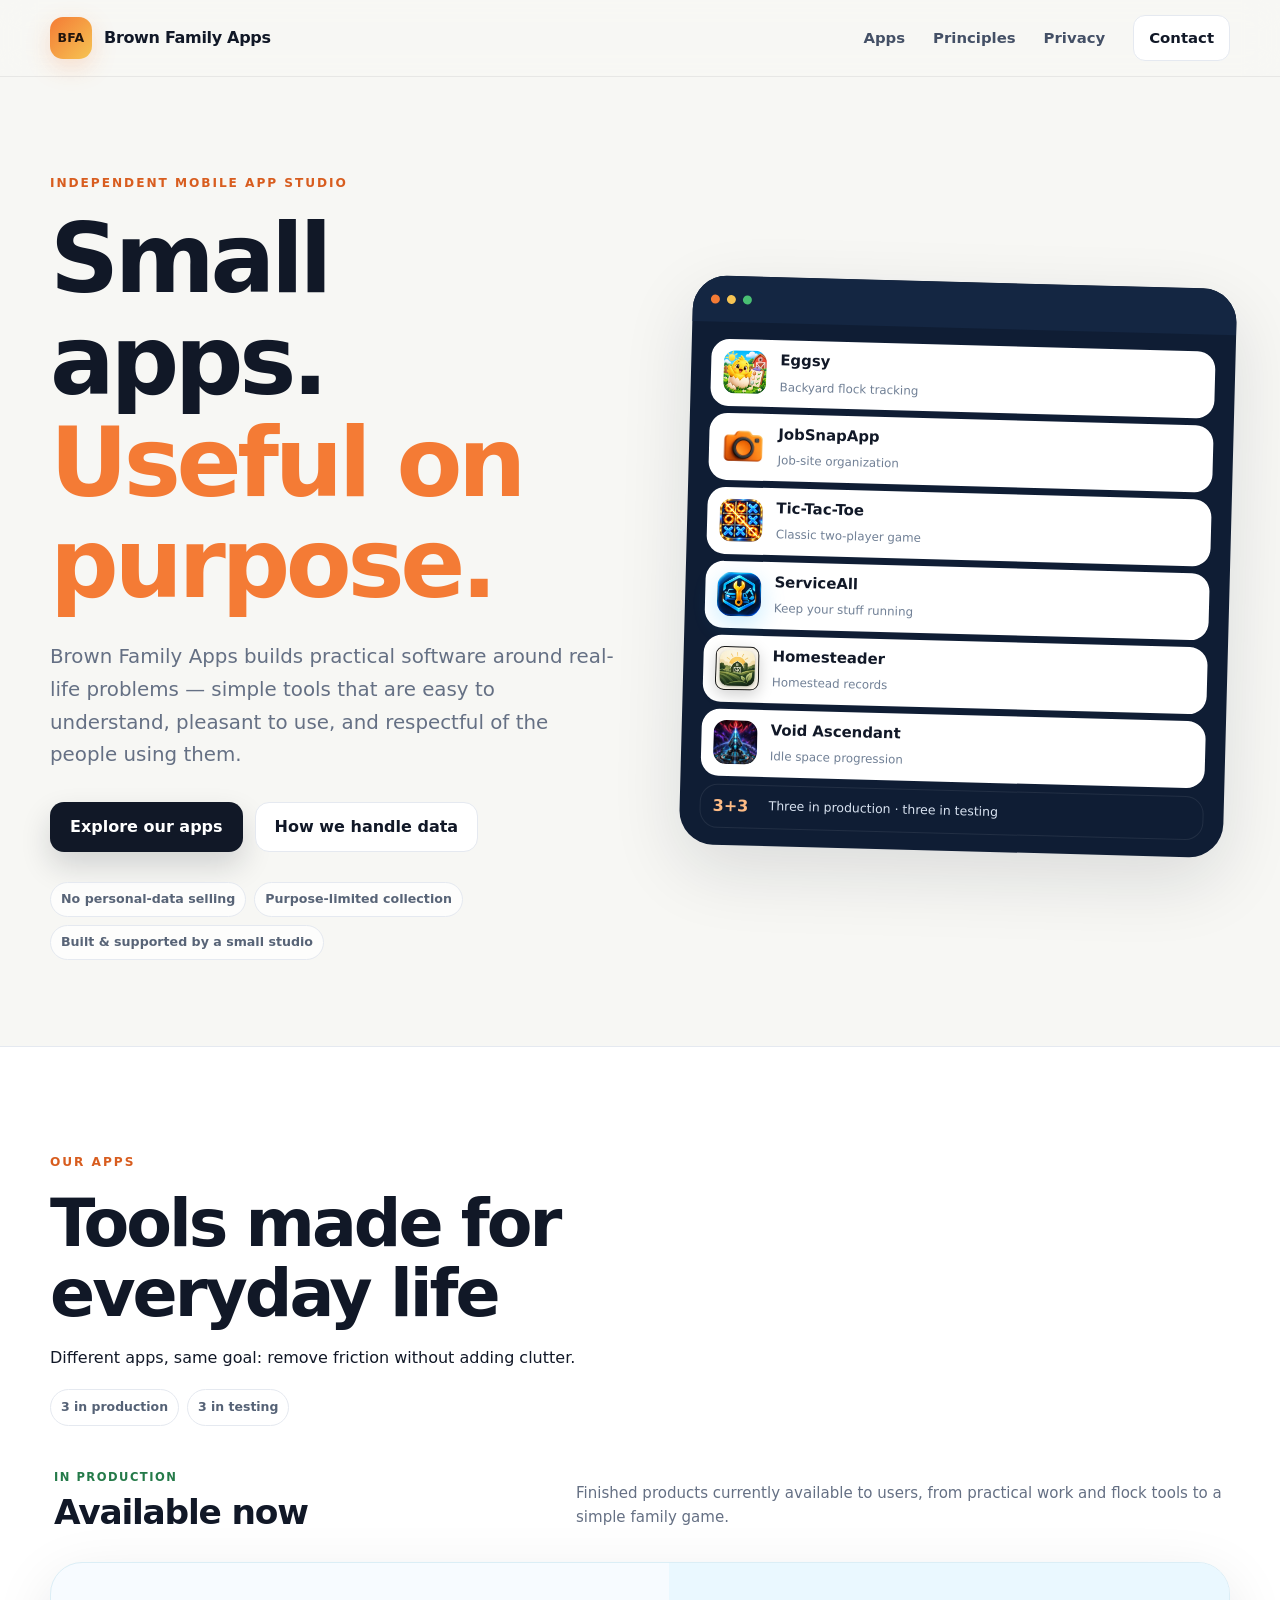
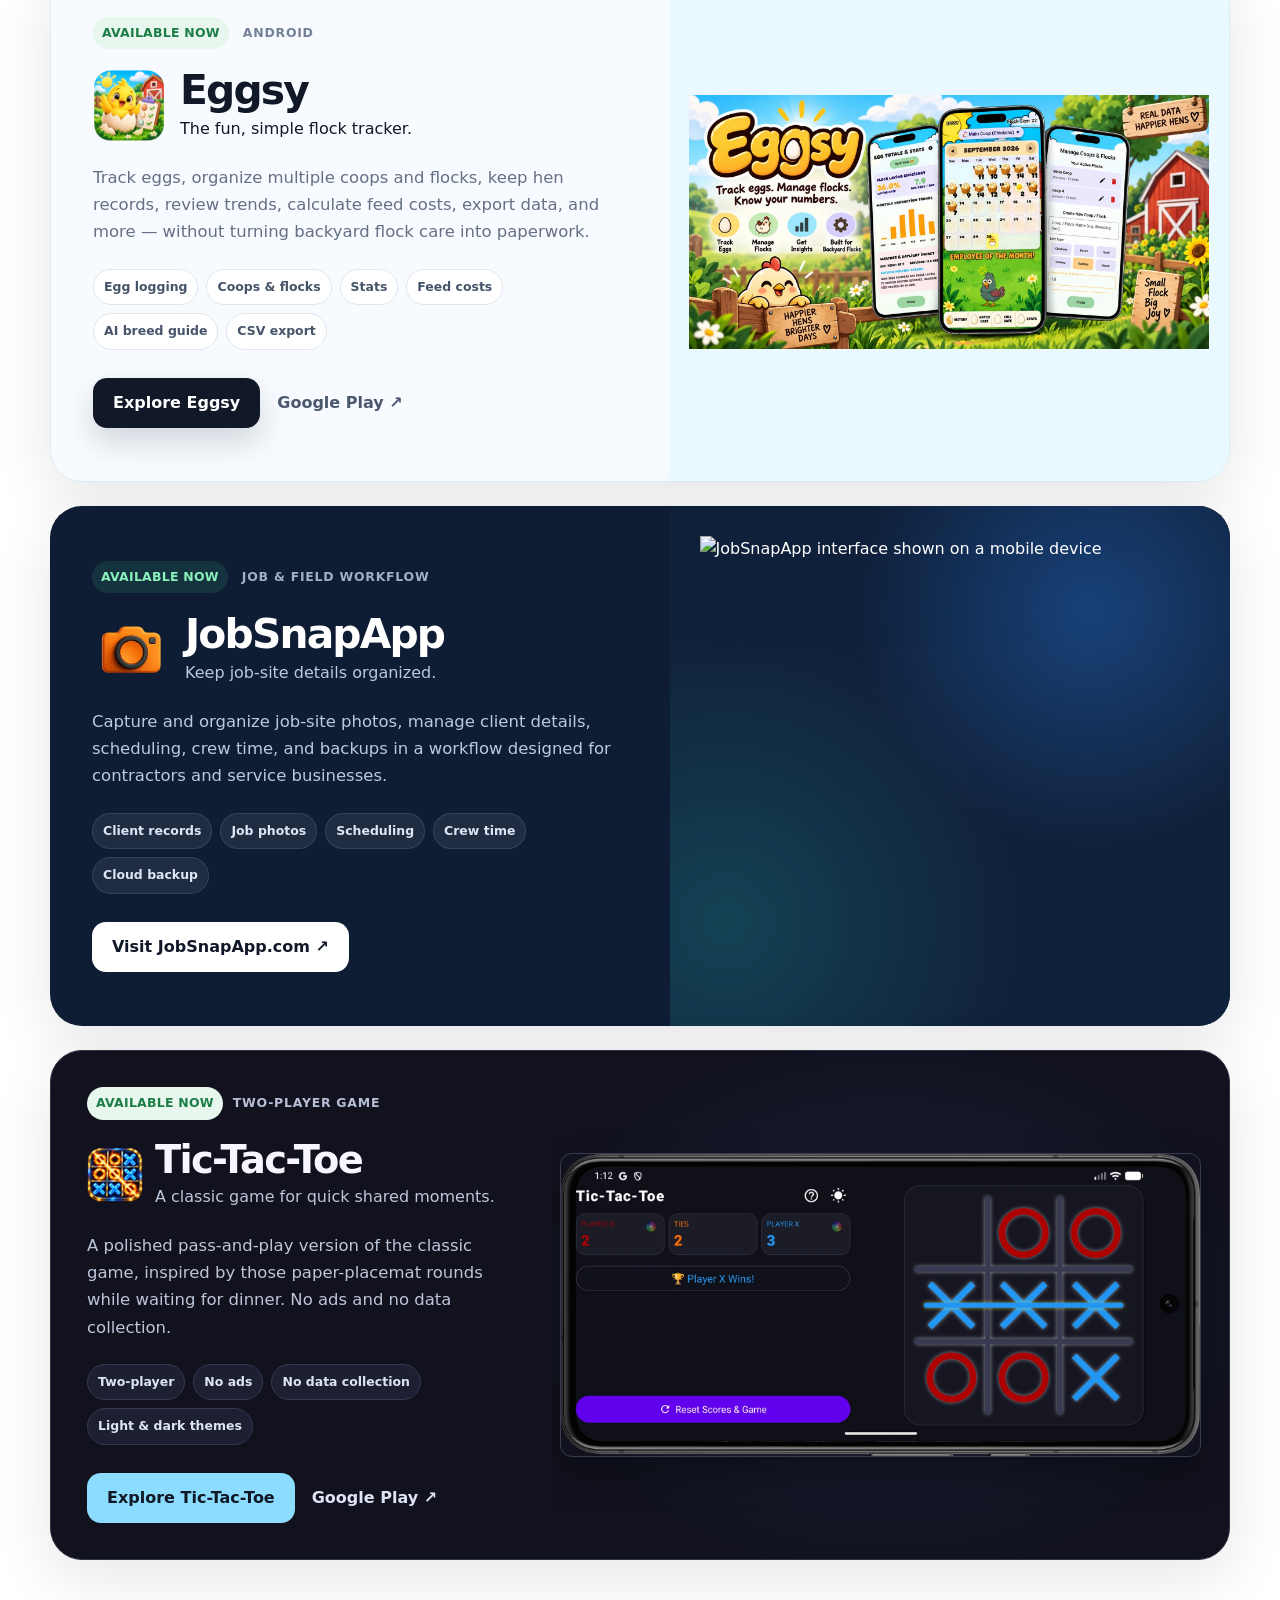
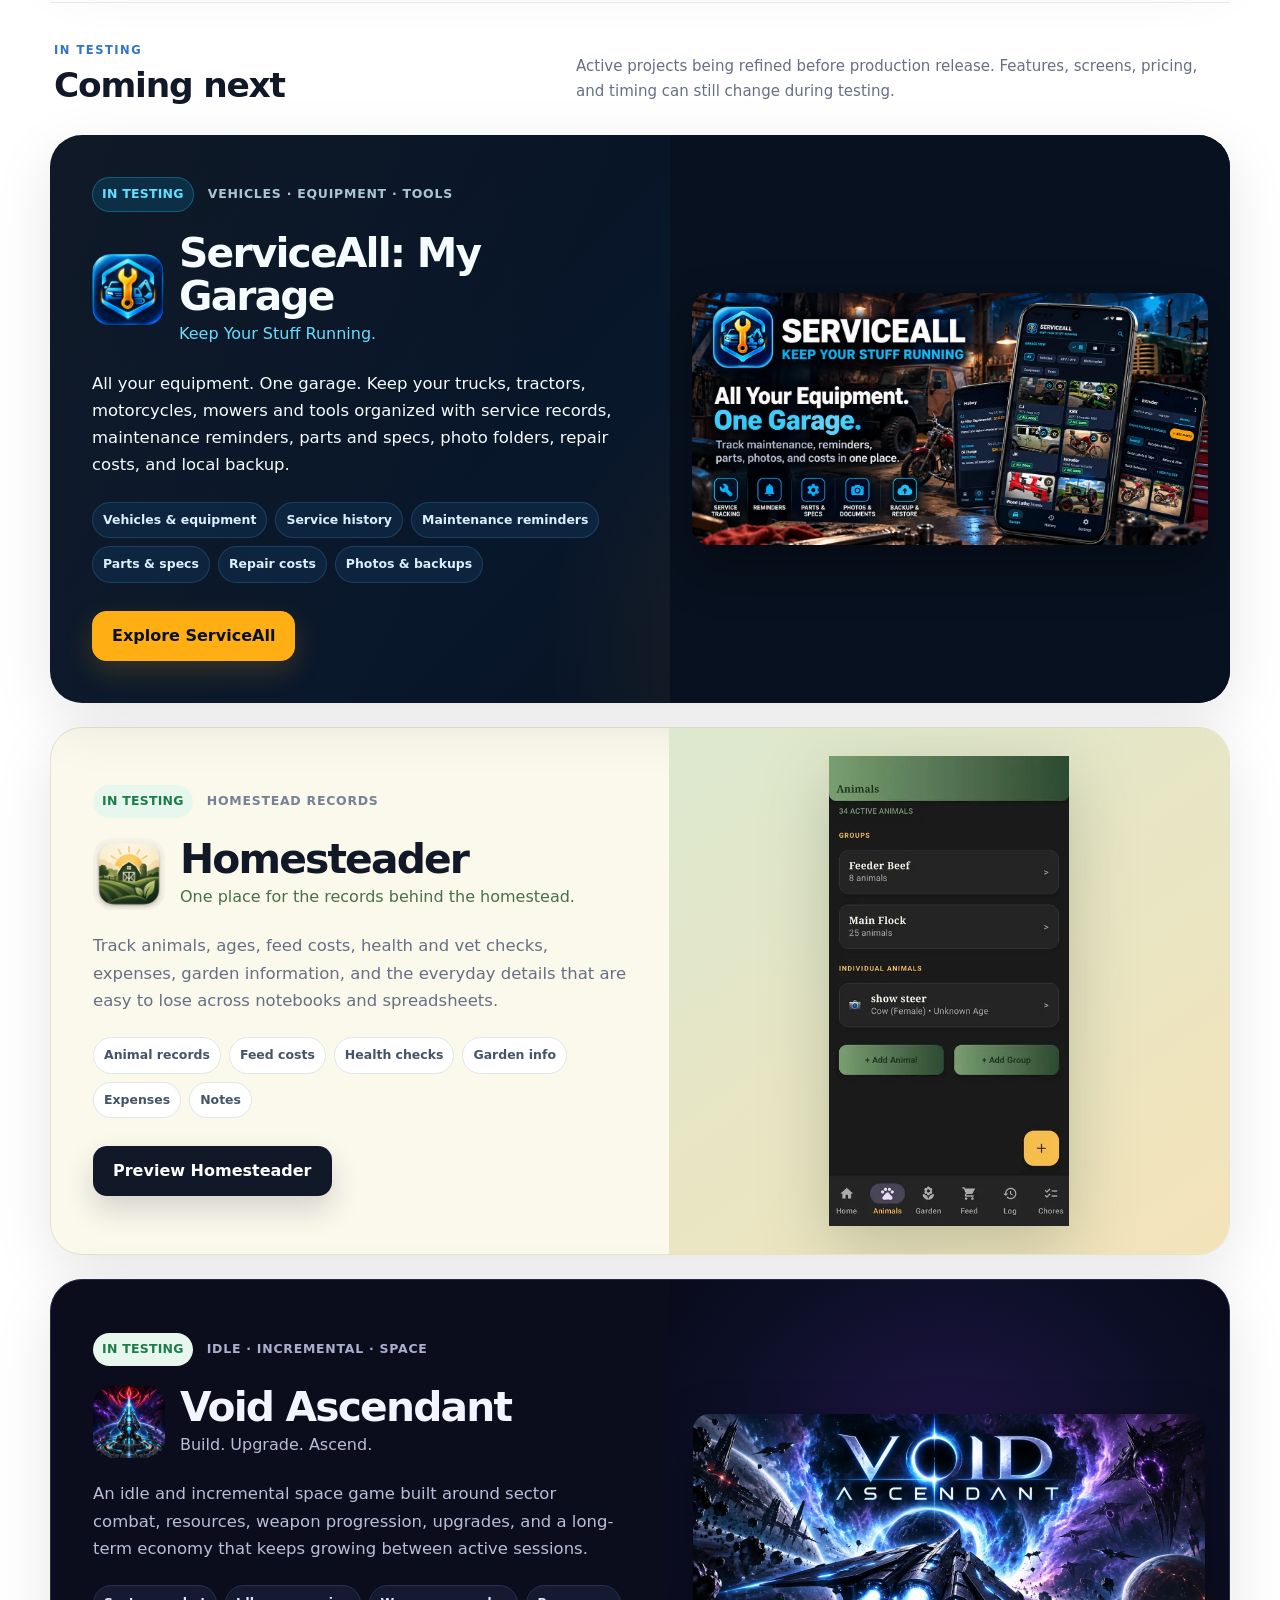
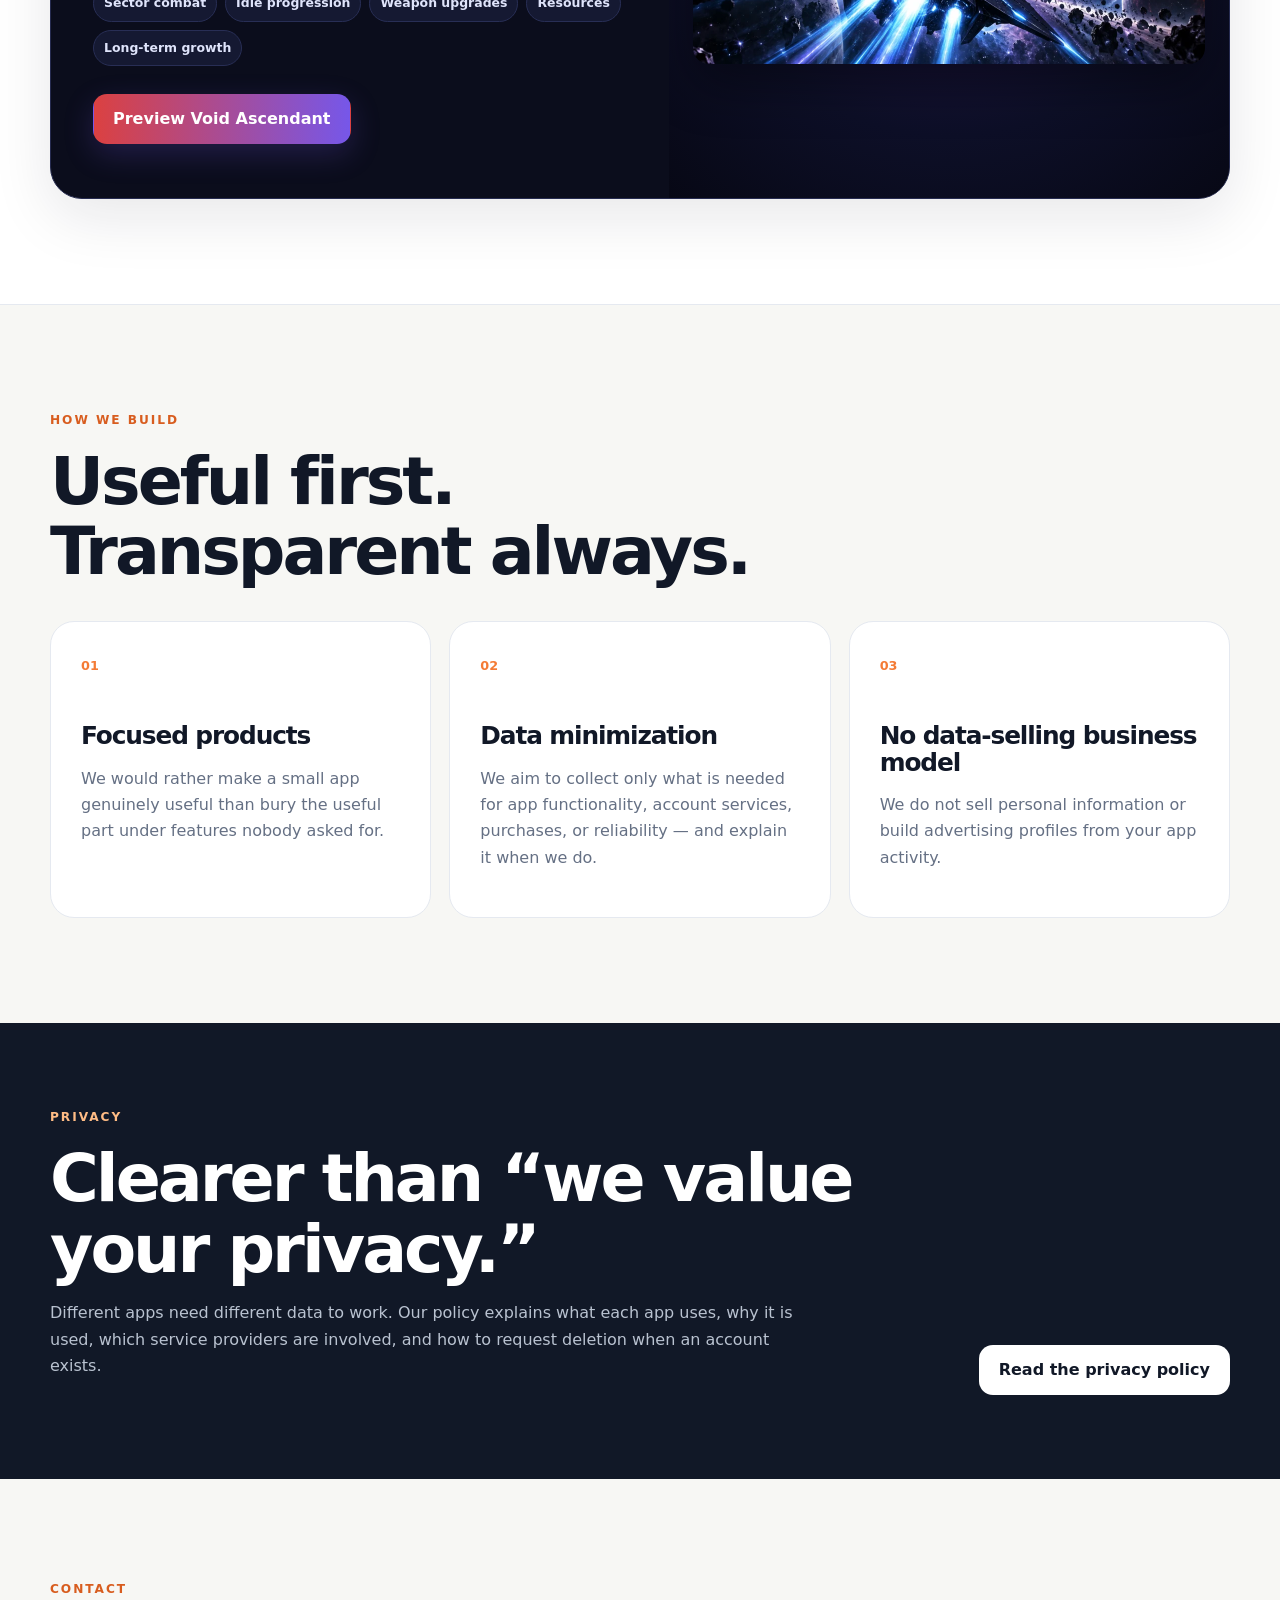
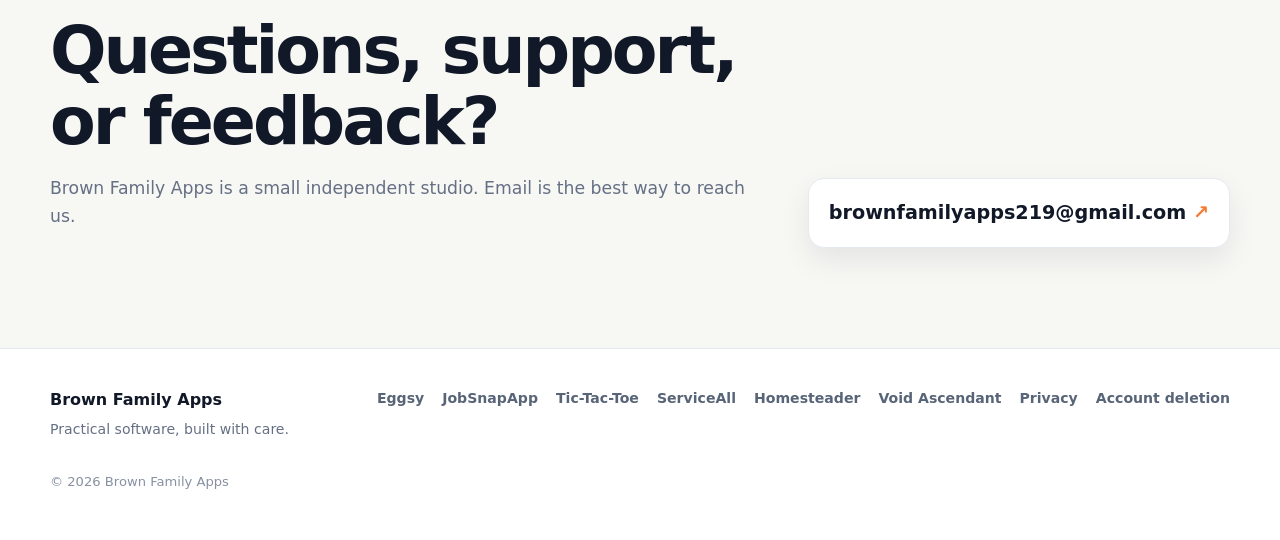
==== index.html @ b1e9ccfb "Update index.html" ====
<!doctype html>
<html lang="en">
<head>
  <meta charset="utf-8">
  <meta name="viewport" content="width=device-width,initial-scale=1">
  <title>Brown Family Apps | Independent Android App Developer</title>
  <meta name="description" content="Brown Family Apps creates practical mobile apps and games including Eggsy, JobSnapApp, Tic-Tac-Toe, ServiceAll, Homesteader, and Void Ascendant.">
  <link rel="canonical" href="https://brownfamilyapps.com/">
  <meta property="og:title" content="Brown Family Apps | Independent Android App Developer">
  <meta property="og:description" content="Practical mobile apps and games built with a focused, privacy-conscious approach.">
  <meta property="og:type" content="website">
  <meta property="og:site_name" content="Brown Family Apps">
  <meta property="og:url" content="https://brownfamilyapps.com/">
  <meta property="og:image" content="https://brownfamilyapps.com/eggsy/images/eggsy-hero.webp">
  <meta name="theme-color" content="#111827">
  <link rel="icon" href="/favicon.svg" type="image/svg+xml">
  <link rel="stylesheet" href="/site.css?v=20260921-4">
  <style>
    html{background:#f7f7f4}
    body{margin:0}
    img{max-width:100%;height:auto}

    /* Homepage portfolio window: use real app imagery without cropping titles. */
    .hero-card-content{gap:7px;padding:17px 20px}
    .hero-card .mini-app{padding:8px 12px;min-height:54px}
    .hero-card .mini-app img{width:44px;height:44px;object-fit:contain}
    .hero-card .mini-app strong{font-size:.93rem}
    .hero-card .mini-app small{font-size:.74rem}
    .hero-card .mini-app .mini-screen{
      width:44px;height:44px;border-radius:9px;object-fit:contain;object-position:center;
      background:#08111f;padding:1px;box-shadow:0 5px 15px rgba(0,0,0,.18)
    }
    .hero-card .mini-app .homestead-thumb{background:#171717}
    .jobsnap-mini-logo{
      background:transparent!important;padding:0!important;object-fit:contain!important;
      width:44px!important;height:44px!important;border-radius:9px!important
    }
    .jobsnap-brand-logo{
      background:transparent!important;padding:0!important;
      width:78px!important;height:68px!important;object-fit:contain!important;border-radius:14px!important
    }
    .hero-card .studio-note.portfolio-note{margin-top:1px;padding:8px 12px}
    .hero-card .studio-note.portfolio-note p{font-size:.78rem}
    .homesteader-screen-visual{
      min-height:100%;display:flex;align-items:center;justify-content:center;padding:28px;
      background:linear-gradient(145deg,#dce8cf,#f4e3b9);text-decoration:none;overflow:hidden
    }
    .homesteader-screen{
      width:min(100%,310px);max-height:470px;height:auto!important;object-fit:contain!important;
      object-position:center;filter:drop-shadow(0 22px 34px rgba(24,53,31,.22));
      border-radius:20px;transition:transform .22s ease
    }
    .homesteader-screen-visual:hover .homesteader-screen{transform:translateY(-4px) scale(1.01)}

    .portfolio-summary{display:flex;flex-wrap:wrap;gap:8px;margin-top:18px}
    .portfolio-summary span{padding:7px 10px;border-radius:999px;background:#fff;border:1px solid var(--line);font-size:.78rem;font-weight:850;color:#556276}
    .portfolio-group{display:flex;align-items:end;justify-content:space-between;gap:24px;padding:24px 4px 8px}
    .portfolio-group:first-child{padding-top:0}
    .portfolio-group h3{font-size:clamp(1.5rem,3vw,2.15rem);letter-spacing:-.035em}
    .portfolio-group p{max-width:650px;margin:0;color:var(--muted);font-size:.94rem}
    .portfolio-group.testing{margin-top:18px;padding-top:38px;border-top:1px solid var(--line)}
    .group-label{display:block;margin-bottom:7px;font-size:.72rem;font-weight:900;text-transform:uppercase;letter-spacing:.13em;color:#247a49}
    .portfolio-group.testing .group-label{color:#3274c7}

    /* Never crop promotional art that contains app branding or titles. */
    .eggsy-card .product-visual{display:flex;align-items:center;justify-content:center;padding:20px;background:#eaf8ff}
    .eggsy-card .product-visual img{width:100%;height:auto;max-height:100%;object-fit:contain;object-position:center}

    /* ServiceAll additions */
    .serviceall-mini img{border-radius:14px;box-shadow:0 8px 24px rgba(0,174,255,.22)}
    .serviceall-card{
      grid-column:1 / -1;position:relative;overflow:hidden;
      background:radial-gradient(circle at 82% 20%,rgba(0,190,255,.16),transparent 34%),radial-gradient(circle at 70% 90%,rgba(255,164,0,.11),transparent 34%),linear-gradient(135deg,#07111f 0%,#09172b 48%,#06101d 100%);
      color:#eef9ff;border-color:rgba(31,190,255,.24)
    }
    .serviceall-card::before{content:"";position:absolute;inset:0;pointer-events:none;background:linear-gradient(115deg,rgba(255,255,255,.035),transparent 42%)}
    .serviceall-card .product-copy{position:relative;z-index:2}
    .serviceall-card h3,.serviceall-card .product-copy>p{color:#f5fbff}
    .serviceall-card .product-tagline{color:#69ddff}
    .serviceall-card .product-topline{color:#a9c6d8}
    .serviceall-card .status.building{background:rgba(0,183,255,.14);color:#65ddff;border:1px solid rgba(53,206,255,.28)}
    .serviceall-card .feature-pills li{background:rgba(15,39,66,.92);border-color:rgba(76,180,232,.2);color:#d9effc}
    .serviceall-card .button.serviceall-button{background:#ffae13;color:#08121e;border-color:#ffae13;box-shadow:0 10px 28px rgba(255,174,19,.18)}
    .serviceall-card .button.serviceall-button:hover{background:#ffc045;border-color:#ffc045}
    .serviceall-visual{min-height:380px;display:flex;align-items:center;justify-content:center;position:relative;padding:22px;text-decoration:none;overflow:hidden;background:#07111f}
    .serviceall-card .serviceall-hero-image{position:relative;z-index:1;width:100%;height:auto;max-height:470px;object-fit:contain;object-position:center;border-radius:18px;box-shadow:0 22px 48px rgba(0,0,0,.34);transition:transform .25s ease}
    .serviceall-visual:hover .serviceall-hero-image{transform:translateY(-4px) scale(1.008)}

    .app-icon-visual{display:flex;align-items:center;justify-content:center;min-height:100%;padding:46px;text-decoration:none}
    .app-icon-art{width:min(76%,360px);height:auto!important;object-fit:contain!important;border-radius:30px;filter:drop-shadow(0 24px 38px rgba(17,24,39,.2));transition:transform .22s ease}
    .app-icon-visual:hover .app-icon-art{transform:translateY(-4px) scale(1.015)}

    .tictactoe-card{grid-template-columns:minmax(0,.85fr) minmax(0,1.15fr);min-height:440px;background:#11121e;color:#f5f6ff;border:1px solid #303147}
    .tictactoe-card .product-copy{padding:36px;min-width:0}
    .tictactoe-card .product-topline{color:#b6bfd6;flex-wrap:wrap;gap:10px}
    .tictactoe-card .product-title-row{gap:12px}
    .tictactoe-card .product-title-row img{width:56px;height:56px;border-radius:14px;flex-shrink:0}
    .tictactoe-card .product-title-row h3{font-size:clamp(1.8rem,3vw,2.4rem)}
    .tictactoe-card .product-copy>p,.tictactoe-card .product-tagline{color:#bdc5d9}
    .tictactoe-card .feature-pills li{background:#1d2032;border-color:#353950;color:#dce4f6}
    .tictactoe-card .button.primary{background:#8cdcff;color:#101725;box-shadow:none}
    .tictactoe-card .button.text-button{color:#dce4f6}
    .tictactoe-card .tictactoe-visual{min-height:0;min-width:0;background:radial-gradient(ellipse at center,rgba(65,112,189,.18),transparent 75%);display:flex;align-items:center;justify-content:center;padding:32px 28px 32px 8px;text-decoration:none}
    .tictactoe-card .tictactoe-game-shot{display:block;width:100%;height:auto;max-height:none;object-fit:contain;object-position:center;border-radius:12px;border:1px solid #393b50;box-shadow:0 18px 38px rgba(0,0,0,.32)}
    @media(max-width:900px){.tictactoe-card{grid-template-columns:1fr}.tictactoe-card .tictactoe-visual{padding:0 28px 28px}.tictactoe-card .product-copy{padding:28px}}
    @media(max-width:480px){.tictactoe-card .product-copy{padding:24px}.tictactoe-card .tictactoe-visual{padding:0 16px 20px}.tictactoe-card .product-title-row h3{font-size:1.8rem}}

    .homesteader-card{background:#fbf8ec;border:1px solid #e9e2c9}
    .homesteader-card .product-tagline{color:#47704a}
    .homesteader-visual{background:linear-gradient(145deg,#f7e9bd,#dce9c8)}

    .void-card{background:#0b0d1c;color:#f2f4ff;border:1px solid #262b50}
    .void-card .product-topline{color:#a8b0ce}
    .void-card .product-copy>p,.void-card .product-tagline{color:#b7bfd7!important}
    .void-card .feature-pills li{background:#151932;border-color:#282e55;color:#dfe4fb}
    .void-card .button.void-button{background:linear-gradient(90deg,#db4141,#7657e9);color:#fff;box-shadow:0 10px 30px rgba(118,87,233,.22)}
    .void-visual{background:radial-gradient(circle at 50% 42%,#24164d,#0d0f27 58%,#070815 100%)}
    .void-card .void-visual{min-width:0;min-height:0;padding:24px;display:flex;align-items:center;justify-content:center}
    .void-card .void-feature-art{display:block;width:100%;height:auto;object-fit:contain;border-radius:16px;box-shadow:0 20px 50px rgba(0,0,0,.4)}

    @media(max-width:760px){
      .portfolio-group{align-items:flex-start;flex-direction:column;gap:8px}
      .serviceall-card{grid-column:auto}
      .serviceall-visual{min-height:260px;padding:12px}
      .serviceall-hero-image{max-height:340px}
      .tictactoe-visual{min-height:260px;padding:12px}
      .tictactoe-game-shot{max-height:330px}
      .app-icon-visual{min-height:330px;padding:30px}
      .app-icon-art{width:min(70vw,300px)}
      .eggsy-card .product-visual{padding:14px;min-height:300px}
    }
  </style>

  <script type="application/ld+json">
  {
    "@context": "https://schema.org",
    "@type": "Organization",
    "@id": "https://brownfamilyapps.com/#organization",
    "name": "Brown Family Apps",
    "url": "https://brownfamilyapps.com/",
    "description": "Brown Family Apps is an independent mobile app studio creating practical Android apps and games, including Eggsy, JobSnapApp, Tic-Tac-Toe, ServiceAll, Homesteader, and Void Ascendant.",
    "email": "brownfamilyapps219@gmail.com",
    "contactPoint": {
      "@type": "ContactPoint",
      "contactType": "customer support",
      "email": "brownfamilyapps219@gmail.com"
    },
    "sameAs": [
      "https://play.google.com/store/apps/developer?id=Brown+Family+Apps"
    ]
  }
  </script>


  <script type="application/ld+json">
  {
    "@context": "https://schema.org",
    "@type": "WebSite",
    "@id": "https://brownfamilyapps.com/#website",
    "url": "https://brownfamilyapps.com/",
    "name": "Brown Family Apps",
    "publisher": {
      "@id": "https://brownfamilyapps.com/#organization"
    }
  }
  </script>

</head>
<body>
  <header class="site-header">
    <div class="shell nav-wrap">
      <a class="brand" href="/" aria-label="Brown Family Apps home"><span class="brand-mark">BFA</span><span>Brown Family Apps</span></a>
      <button class="menu-toggle" type="button" aria-label="Open menu" aria-expanded="false">Menu</button>
      <nav class="nav-links" aria-label="Primary navigation">
        <a href="#apps">Apps</a><a href="#principles">Principles</a><a href="/privacy.html">Privacy</a><a class="nav-contact" href="mailto:brownfamilyapps219@gmail.com">Contact</a>
      </nav>
    </div>
  </header>

  <main>
    <section class="hero shell">
      <div class="hero-copy">
        <p class="eyebrow">Independent mobile app studio</p>
        <h1>Small apps.<br><span>Useful on purpose.</span></h1>
        <p class="hero-text">Brown Family Apps builds practical software around real-life problems — simple tools that are easy to understand, pleasant to use, and respectful of the people using them.</p>
        <div class="hero-actions"><a class="button primary" href="#apps">Explore our apps</a><a class="button secondary" href="/privacy.html">How we handle data</a></div>
        <div class="trust-row" aria-label="Brown Family Apps principles"><span>No personal-data selling</span><span>Purpose-limited collection</span><span>Built & supported by a small studio</span></div>
      </div>
      <div class="hero-card" aria-hidden="true">
        <div class="window-top"><span></span><span></span><span></span></div>
        <div class="hero-card-content">
          <div class="mini-app eggsy-mini"><img src="/eggsy/images/eggsy-app-icon.webp" alt="" width="44" height="44" decoding="async"><div><strong>Eggsy</strong><small>Backyard flock tracking</small></div></div>
          <div class="mini-app jobsnap-mini"><img width="44" height="44" decoding="async" class="jobsnap-mini-logo" src="/assets/apps/jobsnap-camera.webp" alt=""><div><strong>JobSnapApp</strong><small>Job-site organization</small></div></div>
          <div class="mini-app tictactoe-mini"><img src="/assets/favicons/tictactoe.ico" alt="" width="44" height="44" decoding="async"><div><strong>Tic-Tac-Toe</strong><small>Classic two-player game</small></div></div>
          <div class="mini-app serviceall-mini"><img src="/serviceall-icon.webp" alt="" width="44" height="44" decoding="async"><div><strong>ServiceAll</strong><small>Keep your stuff running</small></div></div>
          <div class="mini-app homesteader-mini"><img width="44" height="44" decoding="async" class="mini-screen homestead-thumb" src="/assets/apps/homesteader-icon.webp" alt=""><div><strong>Homesteader</strong><small>Homestead records</small></div></div>
          <div class="mini-app void-mini"><img src="/assets/apps/void-ascendant-icon.webp" alt="" width="44" height="44" decoding="async"><div><strong>Void Ascendant</strong><small>Idle space progression</small></div></div>
          <div class="studio-note portfolio-note"><span>3+3</span><p>Three in production · three in testing</p></div>
        </div>
      </div>
    </section>

    <section class="apps-section" id="apps">
      <div class="shell">
        <div class="section-heading">
          <p class="eyebrow">Our apps</p>
          <h2>Tools made for everyday life</h2>
          <p>Different apps, same goal: remove friction without adding clutter.</p>
          <div class="portfolio-summary"><span>3 in production</span><span>3 in testing</span></div>
        </div>

        <div class="product-grid">
          <div class="portfolio-group"><div><span class="group-label">In production</span><h3>Available now</h3></div><p>Finished products currently available to users, from practical work and flock tools to a simple family game.</p></div>

          <article class="product-card eggsy-card">
            <div class="product-copy">
              <div class="product-topline"><span class="status live">Available now</span><span>Android</span></div>
              <div class="product-title-row"><img src="/eggsy/images/eggsy-app-icon.webp" alt="Eggsy app icon"><div><h3>Eggsy</h3><p class="product-tagline">The fun, simple flock tracker.</p></div></div>
              <p>Track eggs, organize multiple coops and flocks, keep hen records, review trends, calculate feed costs, export data, and more — without turning backyard flock care into paperwork.</p>
              <ul class="feature-pills" aria-label="Eggsy features"><li>Egg logging</li><li>Coops & flocks</li><li>Stats</li><li>Feed costs</li><li>AI breed guide</li><li>CSV export</li></ul>
              <div class="card-actions"><a class="button primary" href="/eggsy/">Explore Eggsy</a><a class="button text-button" href="https://play.google.com/store/apps/details?id=com.brownfamapps.eggcount" target="_blank" rel="noopener">Google Play ↗</a></div>
            </div>
            <a class="product-visual" href="/eggsy/" aria-label="View Eggsy website"><img loading="lazy" decoding="async" src="/eggsy/images/eggsy-banner.webp" alt="Eggsy promotional graphic with the Eggsy name and app screens"></a>
          </article>

          <article class="product-card jobsnap-card">
            <div class="product-copy">
              <div class="product-topline"><span class="status live">Available now</span><span>Job & field workflow</span></div>
              <div class="product-title-row"><img loading="lazy" decoding="async" class="jobsnap-brand-logo" src="/assets/apps/jobsnap-camera.webp" alt="JobSnapApp camera logo"><div><h3>JobSnapApp</h3><p class="product-tagline">Keep job-site details organized.</p></div></div>
              <p>Capture and organize job-site photos, manage client details, scheduling, crew time, and backups in a workflow designed for contractors and service businesses.</p>
              <ul class="feature-pills dark-pills" aria-label="JobSnap features"><li>Client records</li><li>Job photos</li><li>Scheduling</li><li>Crew time</li><li>Cloud backup</li></ul>
              <div class="card-actions"><a class="button light" href="https://www.jobsnapapp.com" target="_blank" rel="noopener">Visit JobSnapApp.com ↗</a></div>
            </div>
            <a class="jobsnap-visual jobsnap-real-visual" href="https://www.jobsnapapp.com" target="_blank" rel="noopener" aria-label="Visit JobSnapApp.com"><img decoding="async" class="jobsnap-hero-image" src="https://jobsnapapp.com/images/JobSnapApp_Hero.png" alt="JobSnapApp interface shown on a mobile device" loading="lazy"></a>
          </article>

          <article class="product-card tictactoe-card">
            <div class="product-copy">
              <div class="product-topline"><span class="status live">Available now</span><span>Two-player game</span></div>
              <div class="product-title-row"><img loading="lazy" decoding="async" src="/assets/favicons/tictactoe.ico" alt="Tic-Tac-Toe app icon"><div><h3>Tic-Tac-Toe</h3><p class="product-tagline">A classic game for quick shared moments.</p></div></div>
              <p>A polished pass-and-play version of the classic game, inspired by those paper-placemat rounds while waiting for dinner. No ads and no data collection.</p>
              <ul class="feature-pills" aria-label="Tic-Tac-Toe features"><li>Two-player</li><li>No ads</li><li>No data collection</li><li>Light & dark themes</li></ul>
              <div class="card-actions"><a class="button primary" href="/tictactoe.html">Explore Tic-Tac-Toe</a><a class="button text-button" href="https://play.google.com/store/apps/details?id=com.jobsnapapp.tictactoe" target="_blank" rel="noopener">Google Play ↗</a></div>
            </div>
            <a class="product-visual tictactoe-visual" href="/tictactoe.html" aria-label="View Tic-Tac-Toe"><img loading="lazy" decoding="async" class="tictactoe-game-shot" src="/assets/apps/tictactoe-game-landscape-optimized.webp" alt="Tic-Tac-Toe gameplay showing the score, player turn, and game board"></a>
          </article>

          <div class="portfolio-group testing"><div><span class="group-label">In testing</span><h3>Coming next</h3></div><p>Active projects being refined before production release. Features, screens, pricing, and timing can still change during testing.</p></div>

          <article class="product-card serviceall-card">
            <div class="product-copy">
              <div class="product-topline"><span class="status building">In testing</span><span>Vehicles · Equipment · Tools</span></div>
              <div class="product-title-row"><img loading="lazy" decoding="async" src="/serviceall-icon.webp" alt="ServiceAll app icon"><div><h3>ServiceAll: My Garage</h3><p class="product-tagline">Keep Your Stuff Running.</p></div></div>
              <p>All your equipment. One garage. Keep your trucks, tractors, motorcycles, mowers and tools organized with service records, maintenance reminders, parts and specs, photo folders, repair costs, and local backup.</p>
              <ul class="feature-pills dark-pills" aria-label="ServiceAll features"><li>Vehicles &amp; equipment</li><li>Service history</li><li>Maintenance reminders</li><li>Parts &amp; specs</li><li>Repair costs</li><li>Photos &amp; backups</li></ul>
              <div class="card-actions"><a class="button serviceall-button" href="/serviceall.html">Explore ServiceAll</a></div>
            </div>
            <a class="product-visual serviceall-visual" href="/serviceall.html" aria-label="Explore ServiceAll My Garage"><img class="serviceall-hero-image" src="/assets/serviceall/feature-banner.webp" width="1440" height="703" alt="ServiceAll: All Your Equipment, One Garage. Maintenance, history and photo features displayed using the app screens" loading="lazy" decoding="async"></a>
          </article>

          <article class="product-card homesteader-card">
            <div class="product-copy">
              <div class="product-topline"><span class="status building">In testing</span><span>Homestead records</span></div>
              <div class="product-title-row"><img loading="lazy" decoding="async" src="/assets/apps/homesteader-icon.webp" alt="Homesteader app icon"><div><h3>Homesteader</h3><p class="product-tagline">One place for the records behind the homestead.</p></div></div>
              <p>Track animals, ages, feed costs, health and vet checks, expenses, garden information, and the everyday details that are easy to lose across notebooks and spreadsheets.</p>
              <ul class="feature-pills" aria-label="Homesteader features"><li>Animal records</li><li>Feed costs</li><li>Health checks</li><li>Garden info</li><li>Expenses</li><li>Notes</li></ul>
              <div class="card-actions"><a class="button primary" href="/homesteader.html">Preview Homesteader</a></div>
            </div>
            <a class="product-visual homesteader-screen-visual" href="/homesteader.html" aria-label="View Homesteader"><img loading="lazy" decoding="async" class="homesteader-screen" src="/assets/apps/homesteader-animals.webp" alt="Homesteader Animals screen showing animal groups, individual animals, and navigation"></a>
          </article>

          <article class="product-card void-card">
            <div class="product-copy">
              <div class="product-topline"><span class="status building">In testing</span><span>Idle · Incremental · Space</span></div>
              <div class="product-title-row"><img loading="lazy" decoding="async" src="/assets/apps/void-ascendant-icon.webp" alt="Void Ascendant app icon"><div><h3>Void Ascendant</h3><p class="product-tagline">Build. Upgrade. Ascend.</p></div></div>
              <p>An idle and incremental space game built around sector combat, resources, weapon progression, upgrades, and a long-term economy that keeps growing between active sessions.</p>
              <ul class="feature-pills dark-pills" aria-label="Void Ascendant features"><li>Sector combat</li><li>Idle progression</li><li>Weapon upgrades</li><li>Resources</li><li>Long-term growth</li></ul>
              <div class="card-actions"><a class="button void-button" href="/void-ascendant.html">Preview Void Ascendant</a></div>
            </div>
            <a class="product-visual app-icon-visual void-visual" href="/void-ascendant.html" aria-label="View Void Ascendant"><img class="void-feature-art" src="/assets/apps/void-ascendant-feature.webp" width="1024" height="500" loading="lazy" alt="Void Ascendant feature artwork with a spacecraft, planets, and a blue and purple cosmic sky" decoding="async"></a>
          </article>
        </div>
      </div>
    </section>

    <section class="principles shell" id="principles">
      <div class="section-heading compact"><p class="eyebrow">How we build</p><h2>Useful first. Transparent always.</h2></div>
      <div class="principle-grid">
        <article><span class="number">01</span><h3>Focused products</h3><p>We would rather make a small app genuinely useful than bury the useful part under features nobody asked for.</p></article>
        <article><span class="number">02</span><h3>Data minimization</h3><p>We aim to collect only what is needed for app functionality, account services, purchases, or reliability — and explain it when we do.</p></article>
        <article><span class="number">03</span><h3>No data-selling business model</h3><p>We do not sell personal information or build advertising profiles from your app activity.</p></article>
      </div>
    </section>

    <section class="privacy-callout"><div class="shell privacy-inner"><div><p class="eyebrow light-eyebrow">Privacy</p><h2>Clearer than “we value your privacy.”</h2><p>Different apps need different data to work. Our policy explains what each app uses, why it is used, which service providers are involved, and how to request deletion when an account exists.</p></div><a class="button light" href="/privacy.html">Read the privacy policy</a></div></section>
    <section class="contact shell" id="contact"><div><p class="eyebrow">Contact</p><h2>Questions, support, or feedback?</h2><p>Brown Family Apps is a small independent studio. Email is the best way to reach us.</p></div><a class="contact-email" href="mailto:brownfamilyapps219@gmail.com">brownfamilyapps219@gmail.com <span>↗</span></a></section>
  </main>

  <footer class="site-footer">
    <div class="shell footer-inner">
      <div><strong>Brown Family Apps</strong><span>Practical software, built with care.</span></div>
      <nav aria-label="Footer navigation"><a href="/eggsy/">Eggsy</a><a href="https://www.jobsnapapp.com" target="_blank" rel="noopener">JobSnapApp</a><a href="/tictactoe.html">Tic-Tac-Toe</a><a href="/serviceall.html">ServiceAll</a><a href="/homesteader.html">Homesteader</a><a href="/void-ascendant.html">Void Ascendant</a><a href="/privacy.html">Privacy</a><a href="/account-deletion.html">Account deletion</a></nav>
      <p>© <span id="year"></span> Brown Family Apps</p>
    </div>
  </footer>

  <script>
    document.getElementById('year').textContent = new Date().getFullYear();
    const toggle = document.querySelector('.menu-toggle');
    const nav = document.querySelector('.nav-links');
    toggle?.addEventListener('click', () => {
      const open = nav.classList.toggle('open');
      toggle.setAttribute('aria-expanded', String(open));
    });
  </script>
</body>
</html>
---- site.css ----
:root{
  --ink:#111827;
  --ink-soft:#273244;
  --muted:#657084;
  --line:#e5e9f0;
  --paper:#f7f7f4;
  --white:#ffffff;
  --orange:#f47b35;
  --orange-dark:#d85d1f;
  --gold:#f6c453;
  --blue:#2388ff;
  --navy:#0f1d34;
  --green:#25a55b;
  --radius:28px;
  --shadow:0 24px 70px rgba(17,24,39,.12);
}
*{box-sizing:border-box}
html{scroll-behavior:smooth}
body{margin:0;color:var(--ink);background:var(--paper);font:16px/1.65 Inter,ui-sans-serif,system-ui,-apple-system,"Segoe UI",Roboto,Helvetica,Arial,sans-serif;-webkit-font-smoothing:antialiased}
img{max-width:100%;display:block}
a{color:inherit}
button,input,textarea,select{font:inherit}
.shell{width:min(1180px,calc(100% - 40px));margin-inline:auto}
.site-header{position:sticky;top:0;z-index:50;background:rgba(247,247,244,.88);backdrop-filter:blur(16px);border-bottom:1px solid rgba(17,24,39,.07)}
.nav-wrap{height:76px;display:flex;align-items:center;justify-content:space-between;gap:24px}
.brand{display:flex;align-items:center;gap:12px;text-decoration:none;font-weight:850;letter-spacing:-.02em}
.brand-mark{display:grid;place-items:center;width:42px;height:42px;border-radius:13px;background:linear-gradient(135deg,var(--orange),var(--gold));color:#24160d;font-size:.78rem;letter-spacing:.02em;box-shadow:0 8px 24px rgba(244,123,53,.22)}
.nav-links{display:flex;align-items:center;gap:28px;font-weight:700;font-size:.93rem}
.nav-links a{text-decoration:none;color:#445066}
.nav-links a:hover{color:var(--ink)}
.nav-contact{padding:10px 15px;border-radius:12px;border:1px solid var(--line);background:#fff;color:var(--ink)!important}
.menu-toggle{display:none;border:1px solid var(--line);background:#fff;border-radius:12px;padding:9px 12px;font-weight:800;color:var(--ink)}
.hero{min-height:720px;padding:96px 0 86px;display:grid;grid-template-columns:1.02fr .98fr;align-items:center;gap:70px}
.eyebrow{margin:0 0 16px;font-size:.76rem;letter-spacing:.16em;text-transform:uppercase;font-weight:900;color:var(--orange-dark)}
h1,h2,h3{margin:0;line-height:1.06;letter-spacing:-.045em}
h1{font-size:clamp(3.6rem,7.5vw,7rem);font-weight:900;max-width:780px}
h1 span{color:var(--orange)}
.hero-text{max-width:650px;margin:25px 0 0;color:var(--muted);font-size:clamp(1.05rem,2vw,1.24rem)}
.hero-actions{display:flex;flex-wrap:wrap;gap:12px;margin-top:30px}
.button{min-height:50px;display:inline-flex;align-items:center;justify-content:center;gap:8px;border-radius:14px;padding:0 19px;text-decoration:none;font-weight:850;border:1px solid transparent;transition:transform .18s ease,box-shadow .18s ease}
.button:hover{transform:translateY(-2px)}
.button.primary{background:var(--ink);color:#fff;box-shadow:0 14px 30px rgba(17,24,39,.16)}
.button.secondary{background:#fff;border-color:var(--line)}
.button.light{background:#fff;color:var(--ink)}
.button.text-button{padding-inline:8px;color:#4a576c}
.trust-row{display:flex;flex-wrap:wrap;gap:8px;margin-top:30px}
.trust-row span{font-size:.79rem;font-weight:750;color:#586477;border:1px solid var(--line);background:rgba(255,255,255,.72);padding:6px 10px;border-radius:999px}
.hero-card{border-radius:34px;background:var(--navy);box-shadow:var(--shadow);overflow:hidden;transform:rotate(1.5deg)}
.window-top{height:46px;background:#142642;display:flex;align-items:center;gap:7px;padding:0 18px}
.window-top span{width:9px;height:9px;border-radius:50%;background:#415473}
.window-top span:first-child{background:#f47b35}.window-top span:nth-child(2){background:#f6c453}.window-top span:nth-child(3){background:#49bf73}
.hero-card-content{padding:26px;display:grid;gap:13px}
.mini-app{display:flex;align-items:center;gap:13px;padding:15px 16px;border-radius:18px;background:#fff;color:var(--ink)}
.mini-app img,.mini-js{width:48px;height:48px;border-radius:13px;flex:0 0 auto}
.mini-js{display:grid;place-items:center;background:linear-gradient(135deg,#2563eb,#22c7b8);color:#fff;font-weight:900}
.mini-app strong{display:block;font-size:1rem}.mini-app small{color:#718096}
.studio-note{display:grid;grid-template-columns:44px 1fr;gap:12px;align-items:center;padding:14px 16px;border:1px solid rgba(255,255,255,.08);border-radius:18px;color:#d8e2f0}
.studio-note span{font-weight:900;color:#ffbc85}.studio-note p{margin:0}
.apps-section{padding:105px 0;background:#fff;border-block:1px solid var(--line)}
.section-heading{max-width:730px;margin-bottom:42px}.section-heading.compact{margin-bottom:34px}
.section-heading h2,.privacy-inner h2,.contact h2{font-size:clamp(2.4rem,5.2vw,4.7rem)}
.section-heading>p:last-child,.contact>div>p:last-child{color:var(--muted);font-size:1.08rem}
.product-grid{display:grid;gap:24px}
.product-card{min-height:520px;border-radius:32px;overflow:hidden;display:grid;grid-template-columns:1.05fr .95fr;box-shadow:0 18px 60px rgba(17,24,39,.10)}
.eggsy-card{background:#f7fbff;border:1px solid #dbeef6}
.jobsnap-card{background:var(--navy);color:#fff}
.product-copy{padding:42px;display:flex;flex-direction:column;justify-content:center}
.product-topline{display:flex;gap:14px;align-items:center;font-size:.78rem;color:#748196;font-weight:800;text-transform:uppercase;letter-spacing:.06em}
.jobsnap-card .product-topline{color:#9fb0c9}
.status{display:inline-flex;padding:6px 9px;border-radius:999px;background:#e8f7ee;color:#1c7d47;letter-spacing:.02em}.jobsnap-card .status{background:rgba(63,210,137,.12);color:#8af0bc}
.product-title-row{display:flex;align-items:center;gap:15px;margin-top:20px}.product-title-row img,.jobsnap-logo{width:72px;height:72px;border-radius:19px}
.jobsnap-logo{display:grid;place-items:center;background:linear-gradient(135deg,#2563eb,#22c7b8);font-weight:900;font-size:1.45rem}
.product-title-row h3{font-size:2.55rem}.product-tagline{margin:3px 0 0!important;font-size:1rem!important}
.product-copy>p{color:#657084;font-size:1.03rem;margin:22px 0 0}.jobsnap-card .product-copy>p,.jobsnap-card .product-tagline{color:#bdc9da!important}
.feature-pills{list-style:none;display:flex;flex-wrap:wrap;gap:8px;padding:0;margin:23px 0 0}.feature-pills li{padding:7px 10px;border-radius:999px;background:#fff;border:1px solid #dfe7eb;color:#455469;font-size:.78rem;font-weight:800}.dark-pills li{background:rgba(255,255,255,.07);border-color:rgba(255,255,255,.10);color:#dce6f5}
.card-actions{display:flex;align-items:center;flex-wrap:wrap;gap:8px;margin-top:28px}
.product-visual{display:block;position:relative;overflow:hidden;min-height:100%;background:#2fc4ef}
.product-visual img{width:100%;height:100%;object-fit:cover;object-position:center}
.jobsnap-visual{display:grid;place-items:center;padding:44px;background:radial-gradient(circle at 75% 20%,rgba(43,136,255,.32),transparent 40%),radial-gradient(circle at 10% 80%,rgba(34,199,184,.2),transparent 45%)}
.phone-shell{width:min(340px,100%);aspect-ratio:9/17;background:#f6f8fc;border:10px solid #0a1220;border-radius:46px;color:var(--ink);padding:30px 18px 20px;box-shadow:0 28px 60px rgba(0,0,0,.35);position:relative;transform:rotate(3deg)}
.phone-notch{position:absolute;top:9px;left:50%;transform:translateX(-50%);width:34%;height:19px;border-radius:999px;background:#0a1220}
.mock-header{font-size:1.65rem;font-weight:900;margin:18px 0 28px}.mock-project{display:flex;justify-content:space-between;gap:12px;padding:15px 12px;border-radius:14px;background:#fff;margin:0 0 11px;box-shadow:0 8px 25px rgba(20,33,56,.08);font-size:.82rem}.mock-project strong{color:#55708d}.mock-tabs{position:absolute;left:15px;right:15px;bottom:18px;display:flex;justify-content:space-around;font-size:.72rem;font-weight:800;color:#52637a}
.principles{padding:105px 0}
.principle-grid{display:grid;grid-template-columns:repeat(3,1fr);gap:18px}
.principle-grid article{padding:30px;border-radius:24px;border:1px solid var(--line);background:#fff;min-height:260px}.number{font-weight:900;color:var(--orange);font-size:.8rem}.principle-grid h3{margin-top:45px;font-size:1.55rem}.principle-grid p{color:var(--muted)}
.privacy-callout{background:var(--ink);color:#fff;padding:84px 0}.privacy-inner{display:grid;grid-template-columns:1fr auto;gap:50px;align-items:end}.privacy-inner p:last-child{color:#b9c2d0;max-width:760px}.light-eyebrow{color:#ffbc85}
.contact{padding:100px 0;display:grid;grid-template-columns:1fr auto;gap:50px;align-items:end}.contact-email{font-size:clamp(1rem,2vw,1.2rem);font-weight:900;text-decoration:none;padding:18px 20px;background:#fff;border:1px solid var(--line);border-radius:16px;box-shadow:0 12px 30px rgba(17,24,39,.08)}.contact-email span{color:var(--orange)}
.site-footer{padding:38px 0 48px;border-top:1px solid var(--line);background:#fff}.footer-inner{display:grid;grid-template-columns:1fr auto;gap:18px;align-items:start}.footer-inner>div strong,.footer-inner>div span{display:block}.footer-inner>div span{color:var(--muted);font-size:.88rem;margin-top:4px}.footer-inner nav{display:flex;gap:18px;flex-wrap:wrap}.footer-inner a{text-decoration:none;color:#586477;font-weight:750;font-size:.88rem}.footer-inner>p{grid-column:1/-1;margin:12px 0 0;color:#8791a2;font-size:.82rem}
@media(max-width:900px){.hero{grid-template-columns:1fr;min-height:auto;gap:45px;padding-top:72px}.product-card{grid-template-columns:1fr}.product-visual{min-height:420px}.principle-grid{grid-template-columns:1fr}.privacy-inner,.contact{grid-template-columns:1fr;align-items:start}.jobsnap-visual{min-height:480px}}
@media(max-width:700px){.shell{width:min(100% - 28px,1180px)}.nav-wrap{height:68px}.menu-toggle{display:block}.nav-links{display:none;position:absolute;top:68px;left:14px;right:14px;padding:18px;background:#fff;border:1px solid var(--line);box-shadow:var(--shadow);border-radius:18px;flex-direction:column;align-items:stretch;gap:8px}.nav-links.open{display:flex}.nav-links a{padding:9px 8px}.nav-contact{text-align:center}.hero{padding:58px 0 64px}.hero-card{transform:none}.product-copy{padding:28px}.product-title-row h3{font-size:2rem}.product-visual{min-height:320px}.apps-section,.principles,.contact{padding-block:72px}.privacy-callout{padding-block:66px}.footer-inner{grid-template-columns:1fr}.footer-inner nav{margin-top:8px}.footer-inner>p{grid-column:auto}}
@media(prefers-reduced-motion:reduce){html{scroll-behavior:auto}.button{transition:none}}


/* JobSnapApp uses the actual branding and promotional art from JobSnapApp.com. */
.jobsnap-mini-logo{width:48px;height:48px;object-fit:contain;border-radius:10px;background:#fff;padding:4px}
.jobsnap-brand-logo{width:96px!important;height:72px!important;object-fit:contain!important;border-radius:12px!important;background:#fff;padding:6px}
.jobsnap-real-visual{display:flex;align-items:center;justify-content:center;padding:30px;background:radial-gradient(circle at 75% 20%,rgba(43,136,255,.32),transparent 40%),radial-gradient(circle at 10% 80%,rgba(34,199,184,.2),transparent 45%),#10213b;text-decoration:none;min-height:100%;overflow:hidden}
.jobsnap-hero-image{width:100%;height:100%;max-height:500px;object-fit:contain;object-position:center;filter:drop-shadow(0 24px 40px rgba(0,0,0,.3));transition:transform .22s ease}
.jobsnap-real-visual:hover .jobsnap-hero-image{transform:scale(1.02)}
@media(max-width:900px){.jobsnap-real-visual{min-height:460px}.jobsnap-hero-image{max-height:430px}}
@media(max-width:700px){.jobsnap-brand-logo{width:82px!important;height:62px!important}.jobsnap-real-visual{min-height:360px;padding:20px}.jobsnap-hero-image{max-height:340px}}
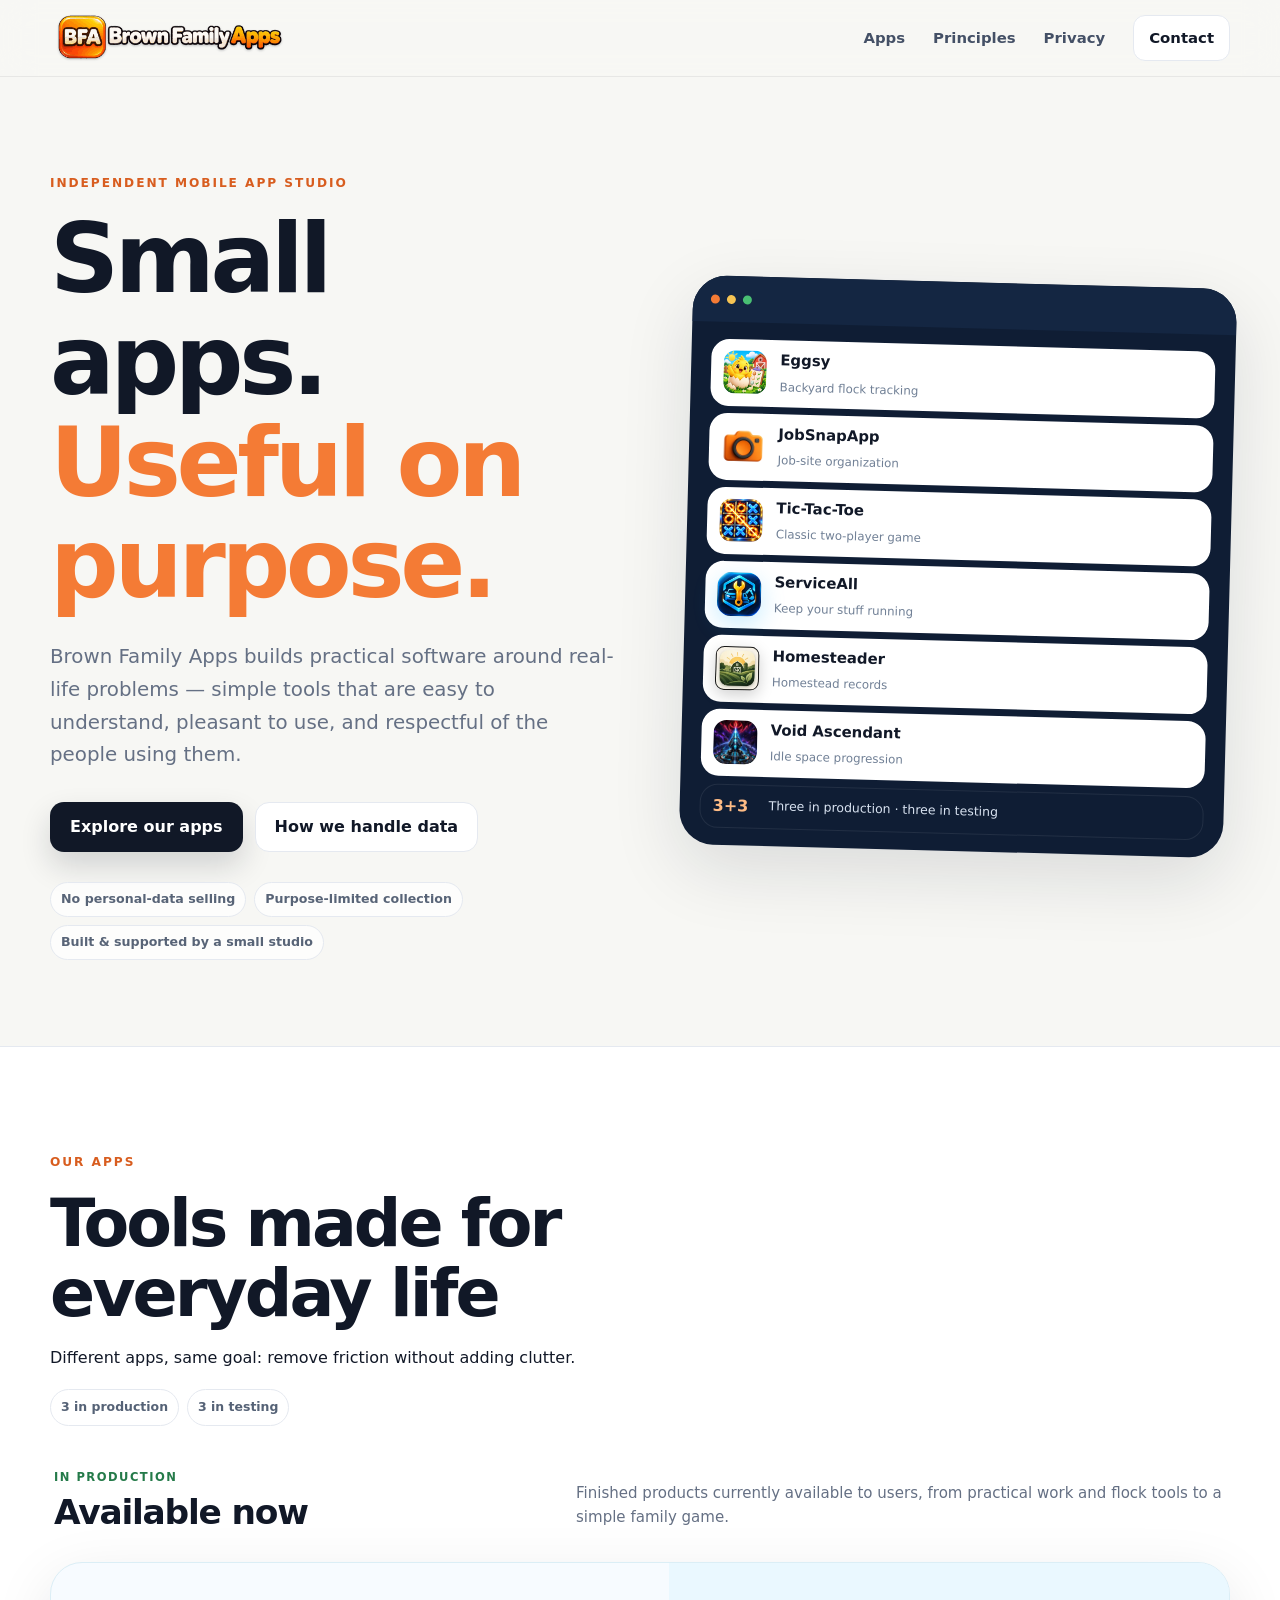
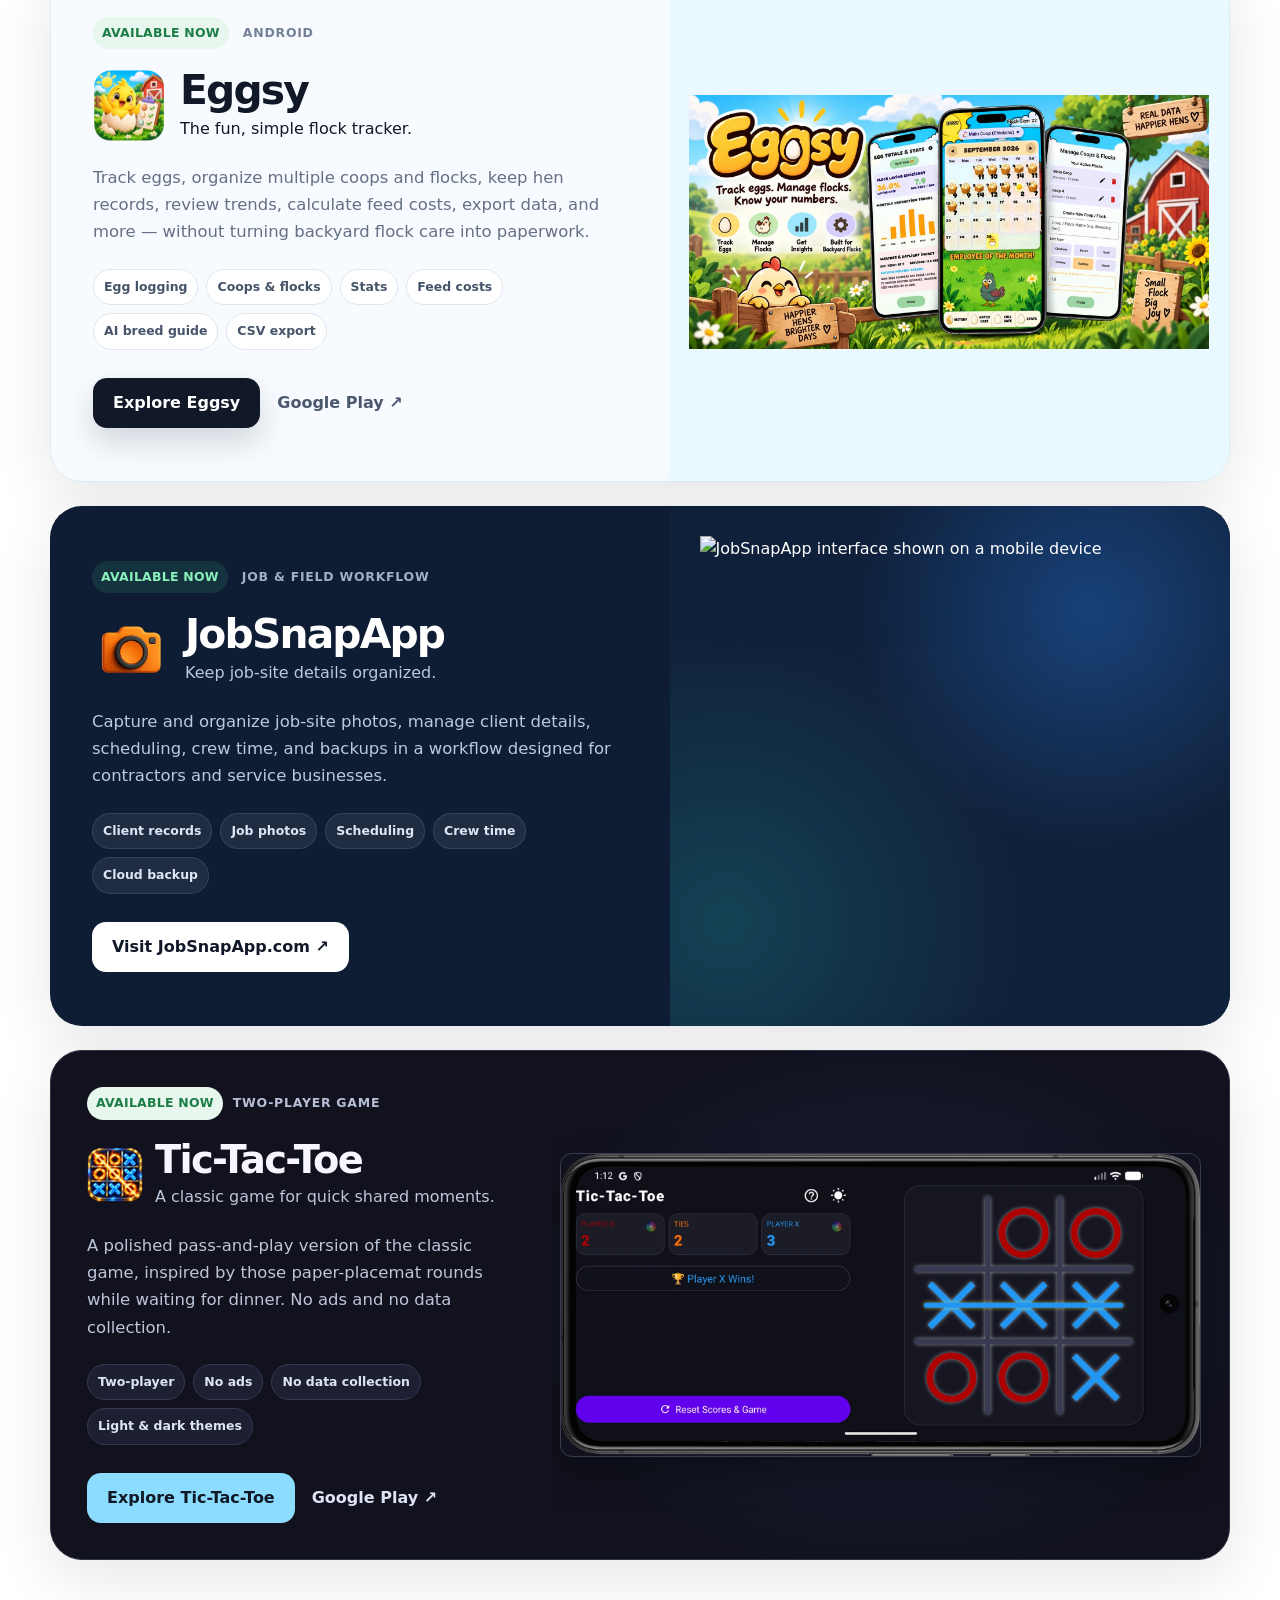
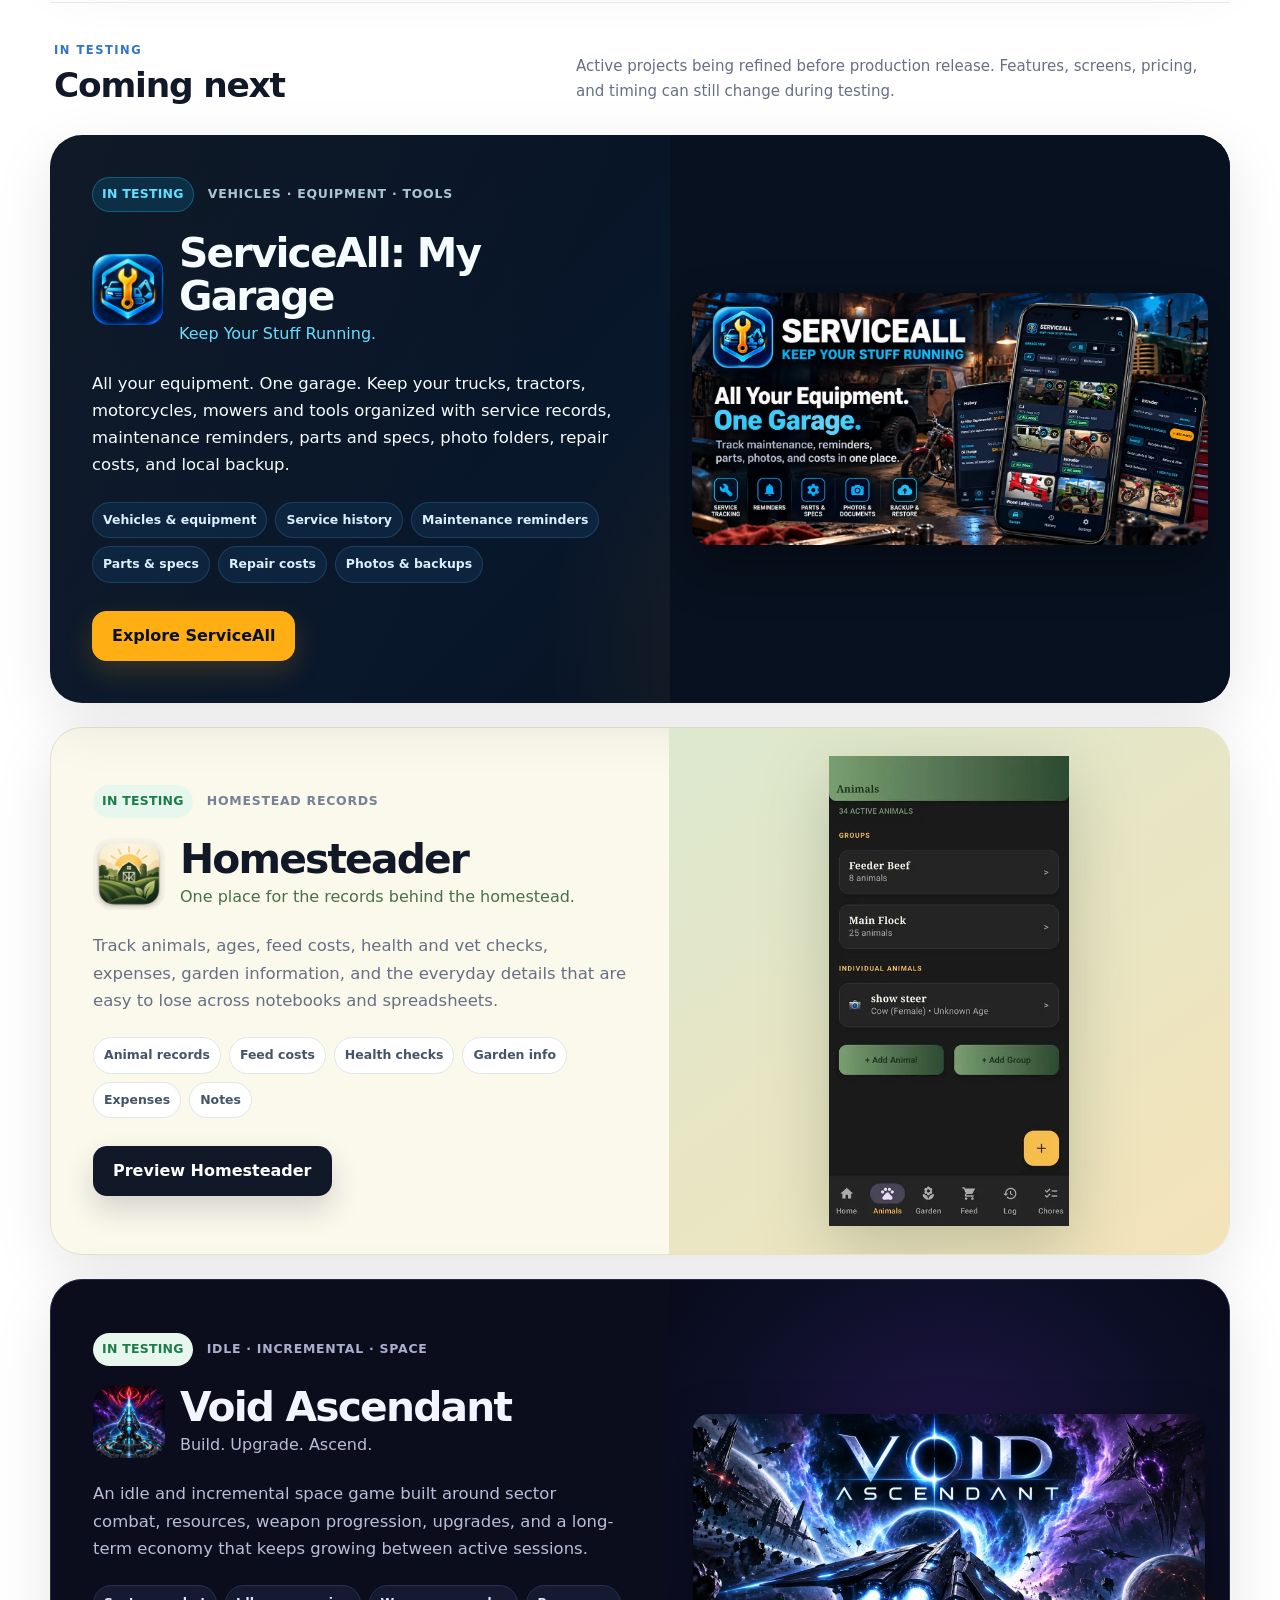
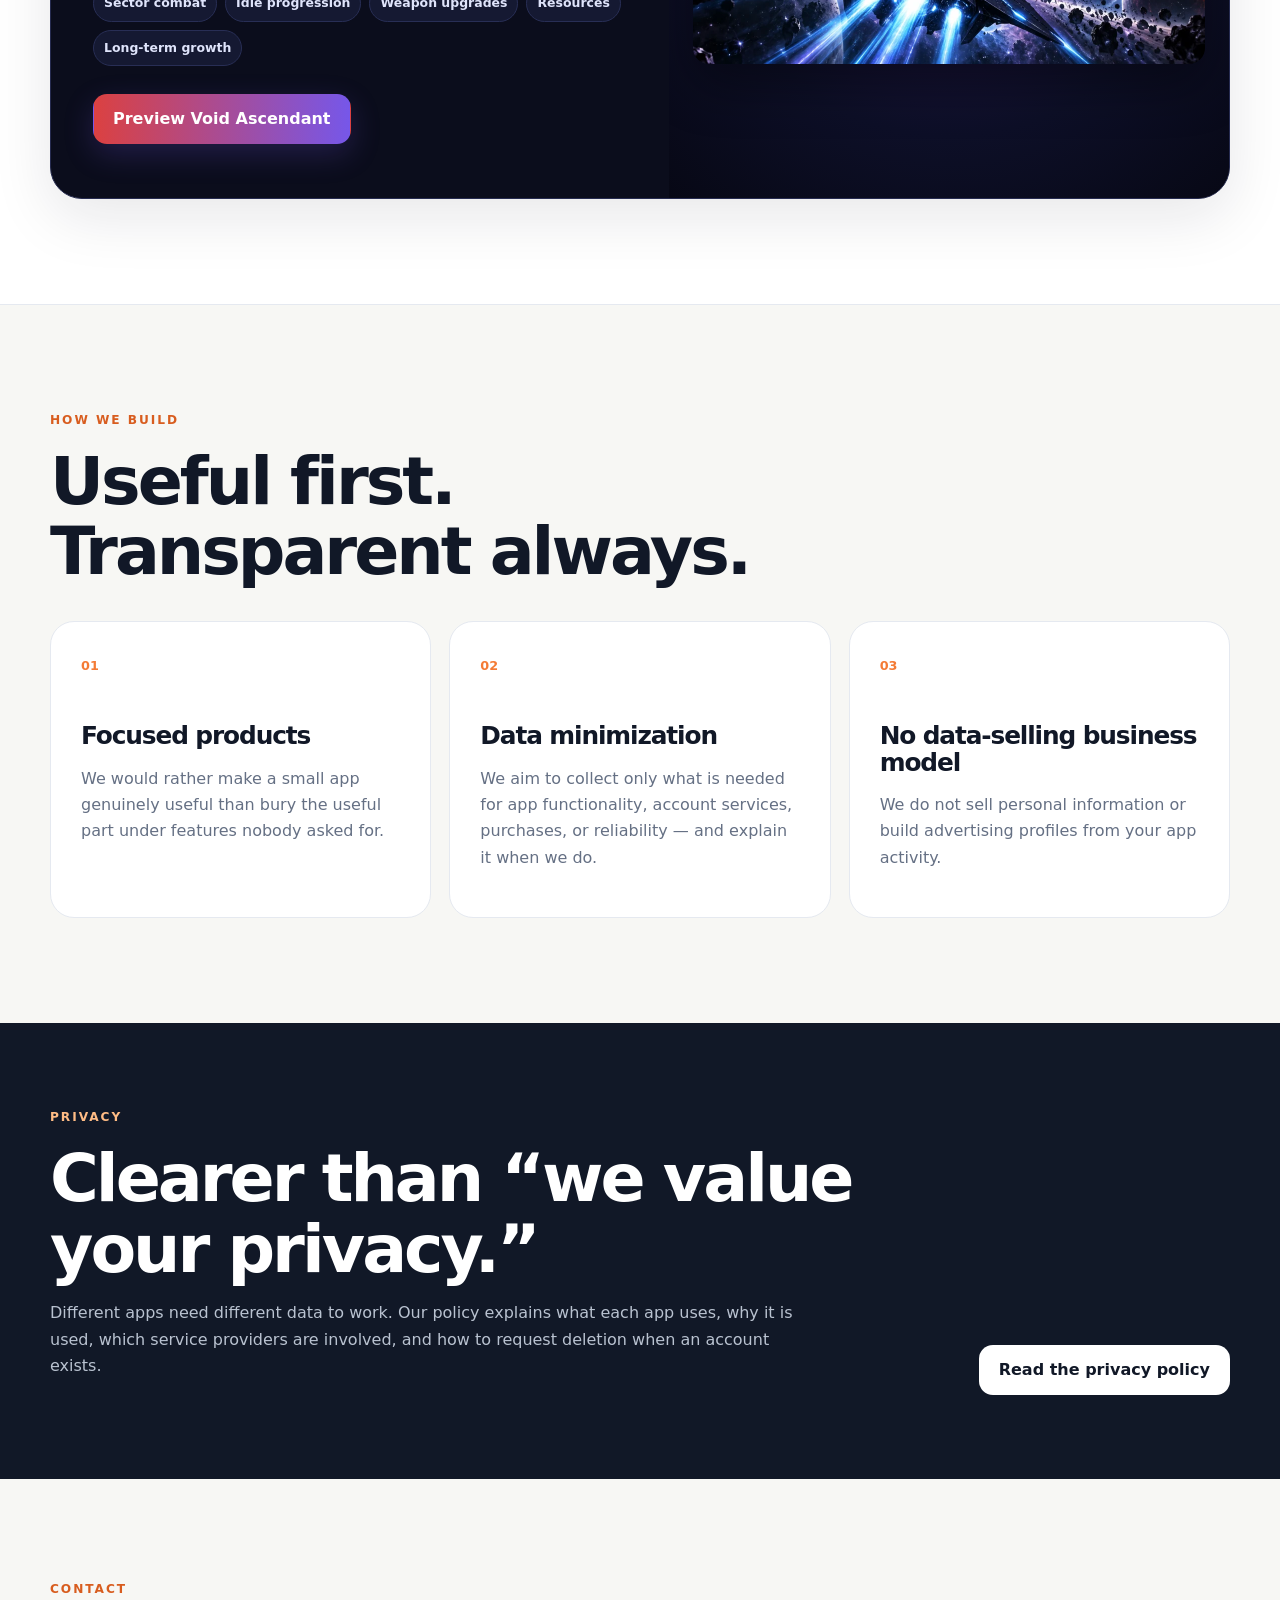
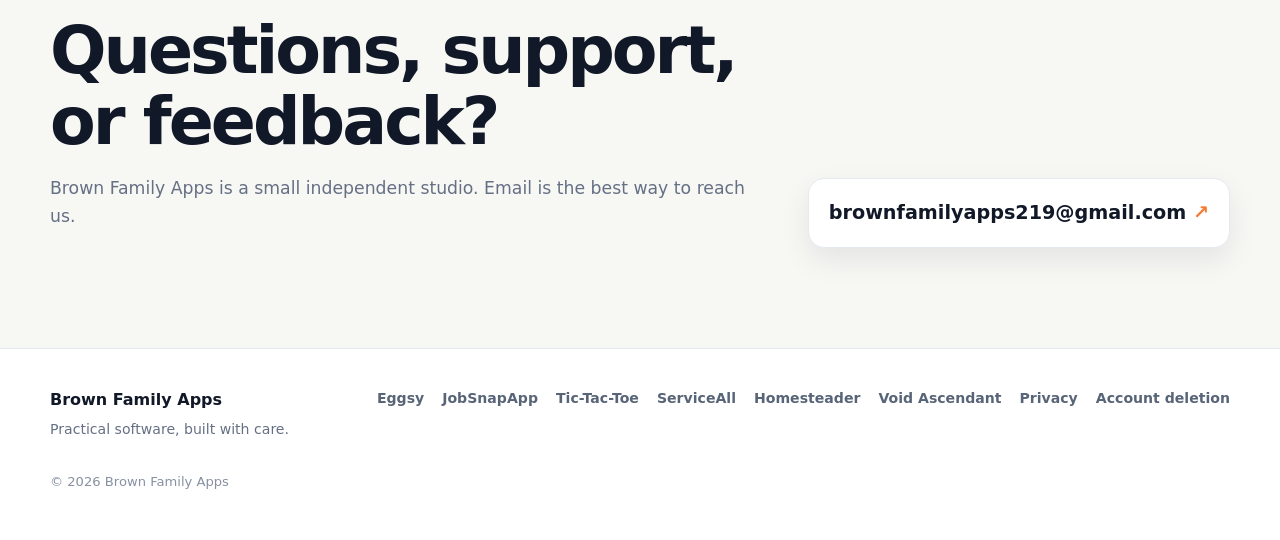
==== commit b377841b: "Use transparent Brown Family Apps logo across studio pages" ====
--- a/index.html
+++ b/index.html
@@ -14,7 +14,7 @@
   <meta property="og:image" content="https://brownfamilyapps.com/eggsy/images/eggsy-hero.webp">
   <meta name="theme-color" content="#111827">
   <link rel="icon" href="/favicon.svg" type="image/svg+xml">
-  <link rel="stylesheet" href="/site.css?v=20260921-4">
+  <link rel="stylesheet" href="/site.css?v=20260925-logo">
   <style>
     html{background:#f7f7f4}
     body{margin:0}
@@ -169,7 +169,7 @@
 <body>
   <header class="site-header">
     <div class="shell nav-wrap">
-      <a class="brand" href="/" aria-label="Brown Family Apps home"><span class="brand-mark">BFA</span><span>Brown Family Apps</span></a>
+      <a class="brand" href="/" aria-label="Brown Family Apps home"><img class="site-logo" src="/assets/branding/bfa-logo.png" width="400" height="125" alt="Brown Family Apps" decoding="async"></a>
       <button class="menu-toggle" type="button" aria-label="Open menu" aria-expanded="false">Menu</button>
       <nav class="nav-links" aria-label="Primary navigation">
         <a href="#apps">Apps</a><a href="#principles">Principles</a><a href="/privacy.html">Privacy</a><a class="nav-contact" href="mailto:brownfamilyapps219@gmail.com">Contact</a>
--- a/site.css
+++ b/site.css
@@ -99,3 +99,7 @@
 .jobsnap-real-visual:hover .jobsnap-hero-image{transform:scale(1.02)}
 @media(max-width:900px){.jobsnap-real-visual{min-height:460px}.jobsnap-hero-image{max-height:430px}}
 @media(max-width:700px){.jobsnap-brand-logo{width:82px!important;height:62px!important}.jobsnap-real-visual{min-height:360px;padding:20px}.jobsnap-hero-image{max-height:340px}}
+
+/* Accessible, transparent new Brown Family Apps masthead logo (2026-09-25). */
+.brand .site-logo{display:block;width:240px;height:auto;max-height:70px;object-fit:contain;flex-shrink:0;filter:drop-shadow(0 1px 1px rgba(17,24,39,.25))}
+@media(max-width:700px){.brand .site-logo{width:180px;max-height:56px}}
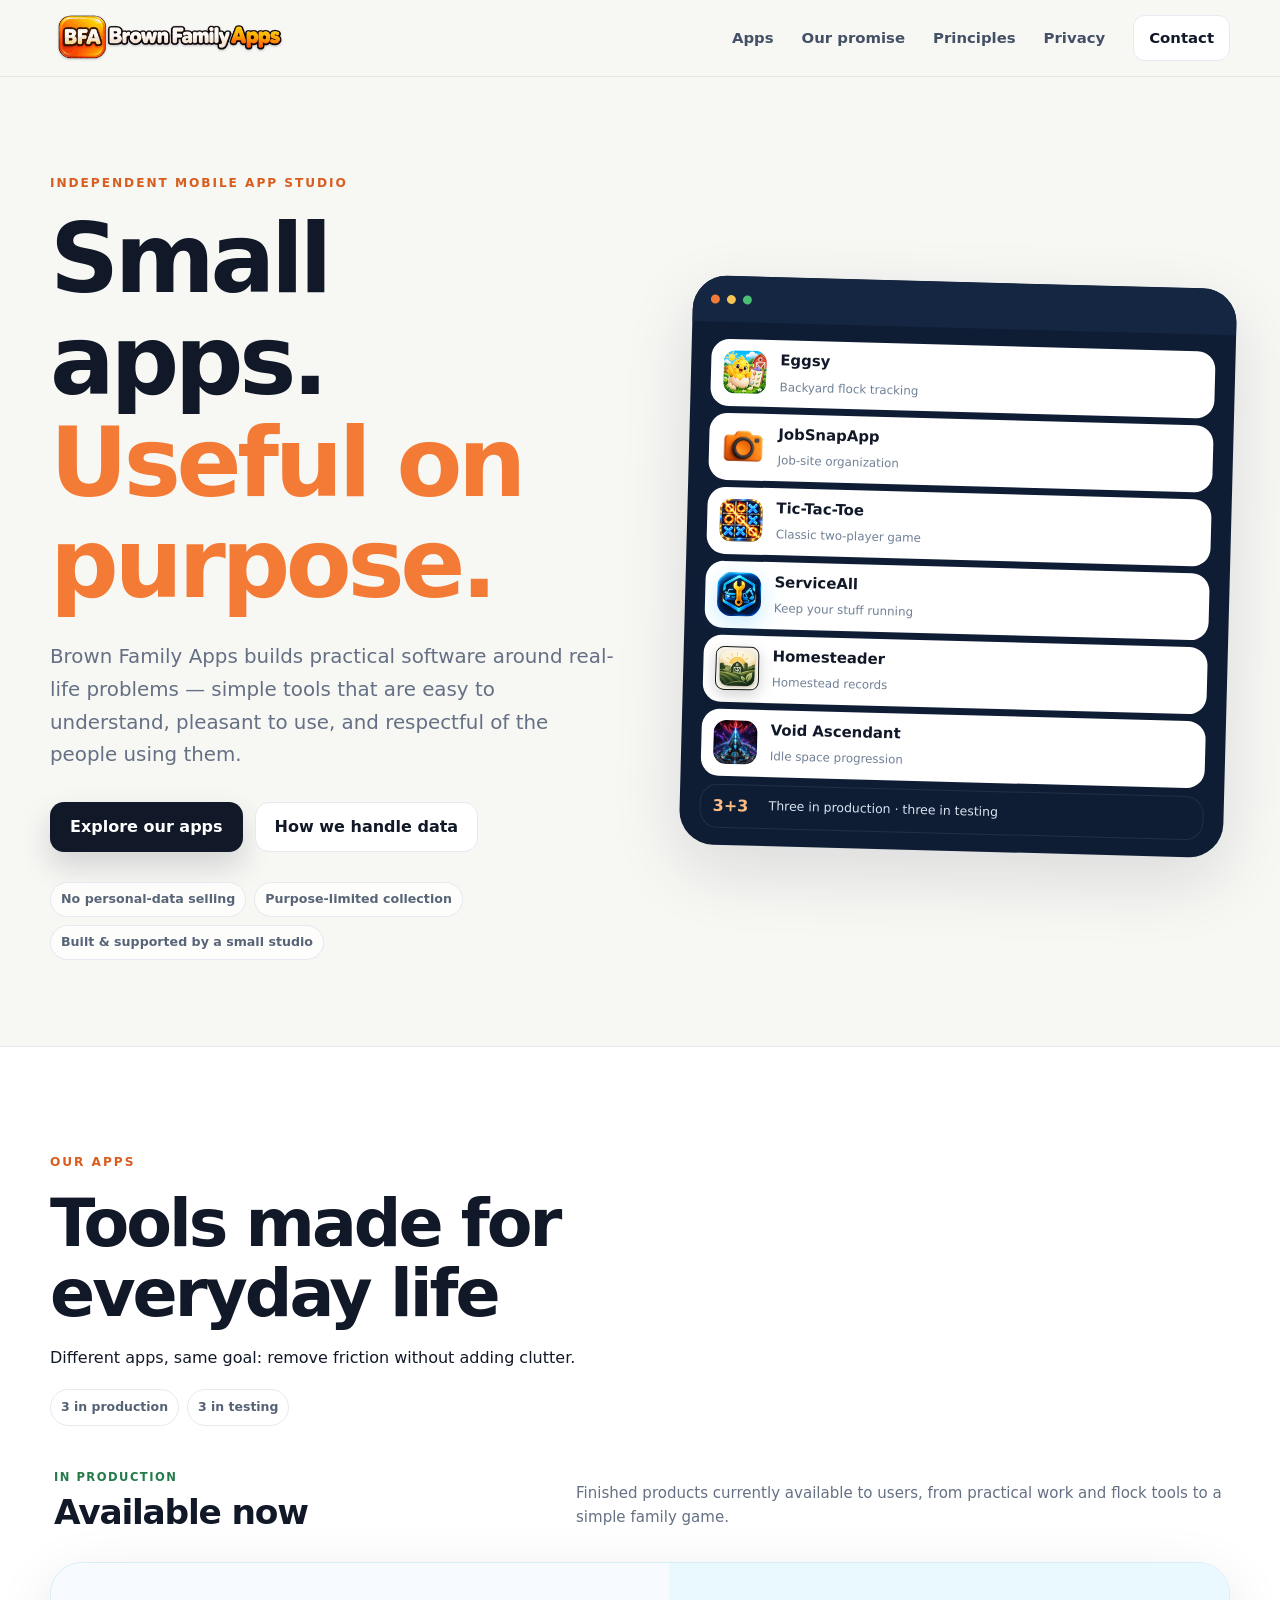
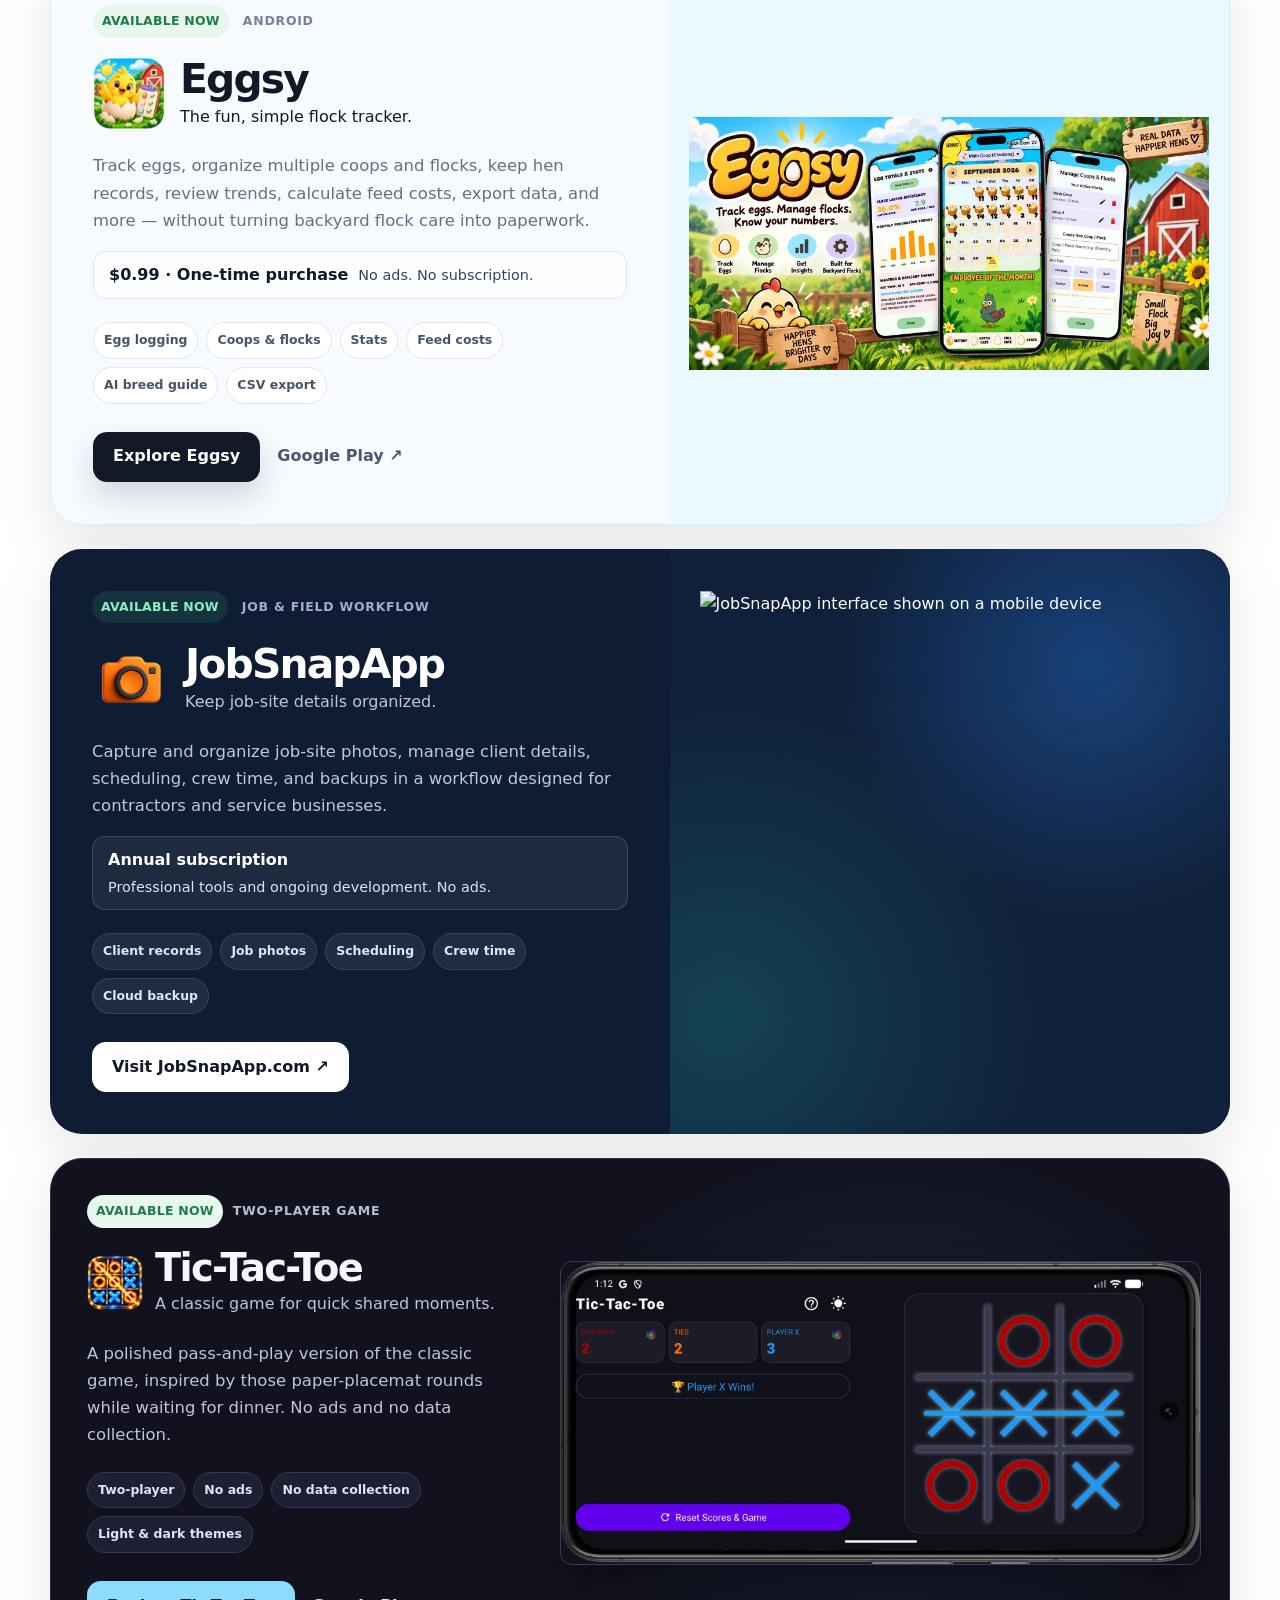
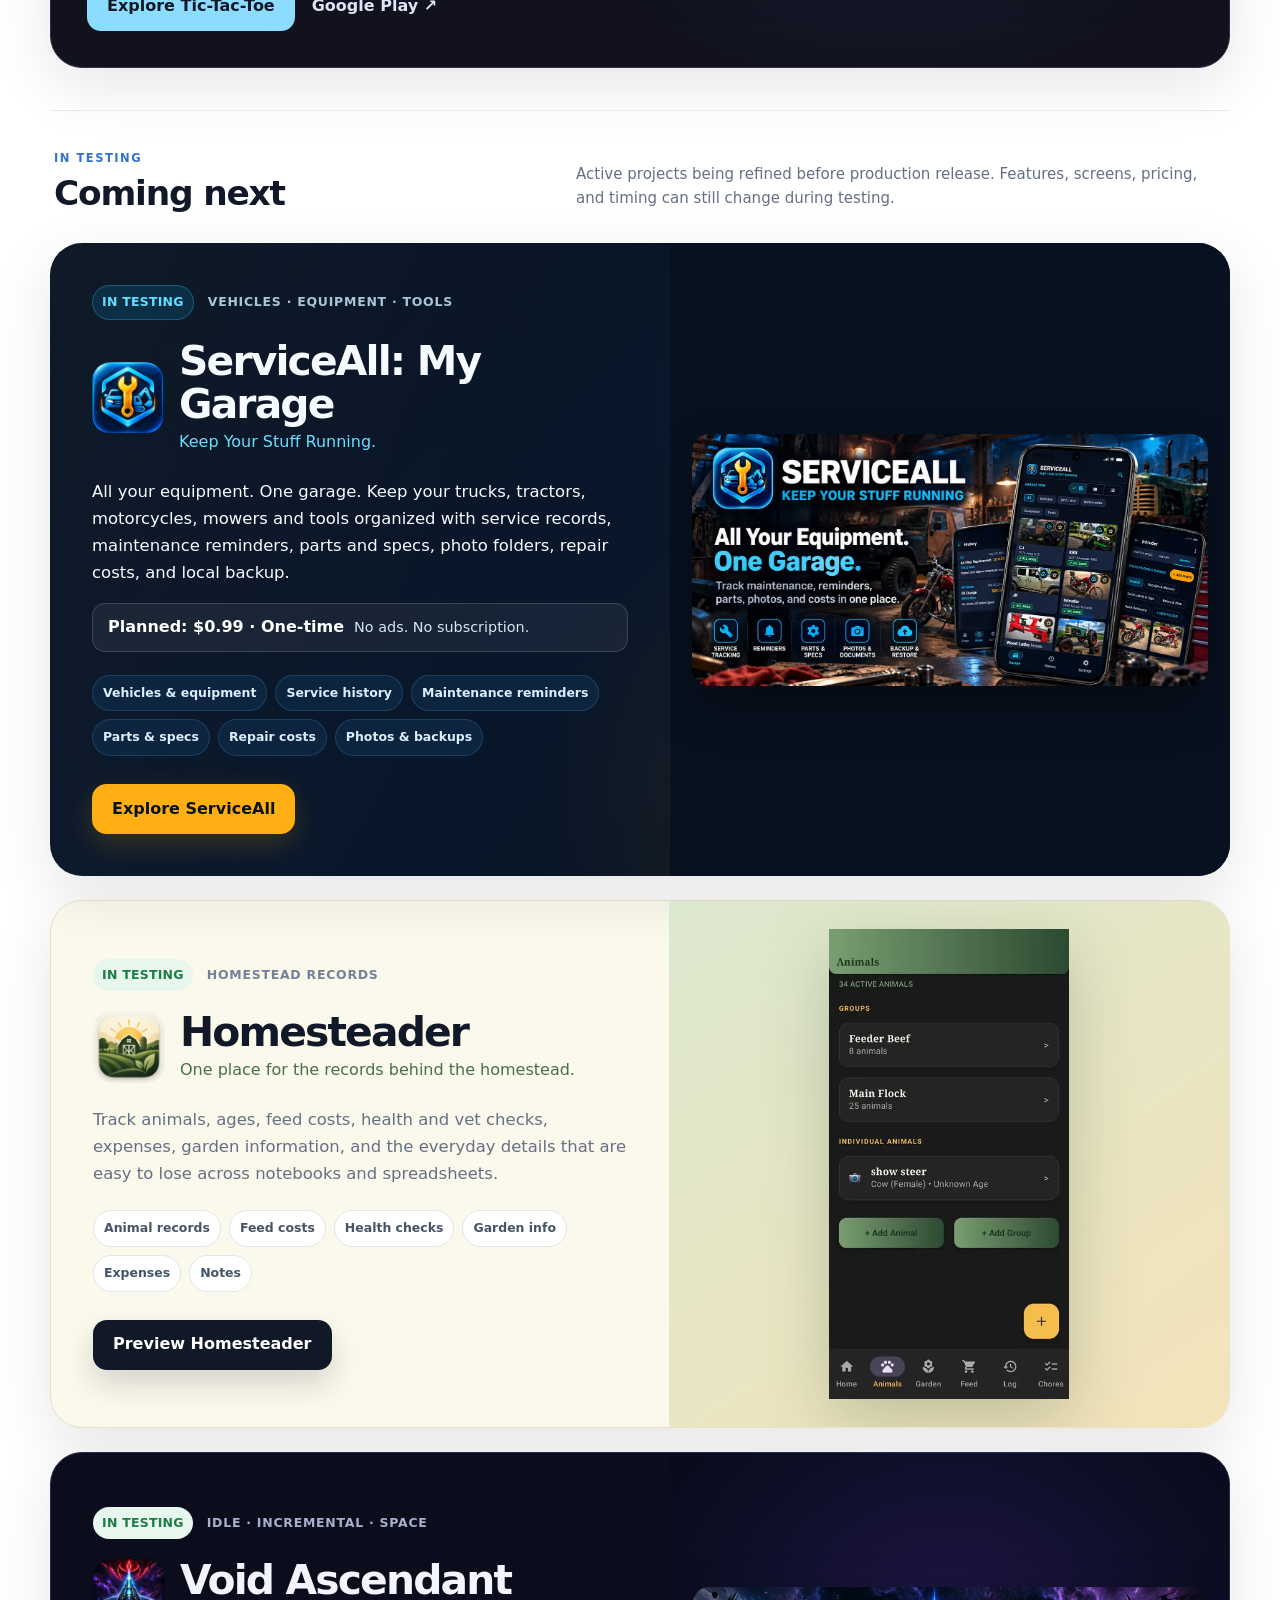
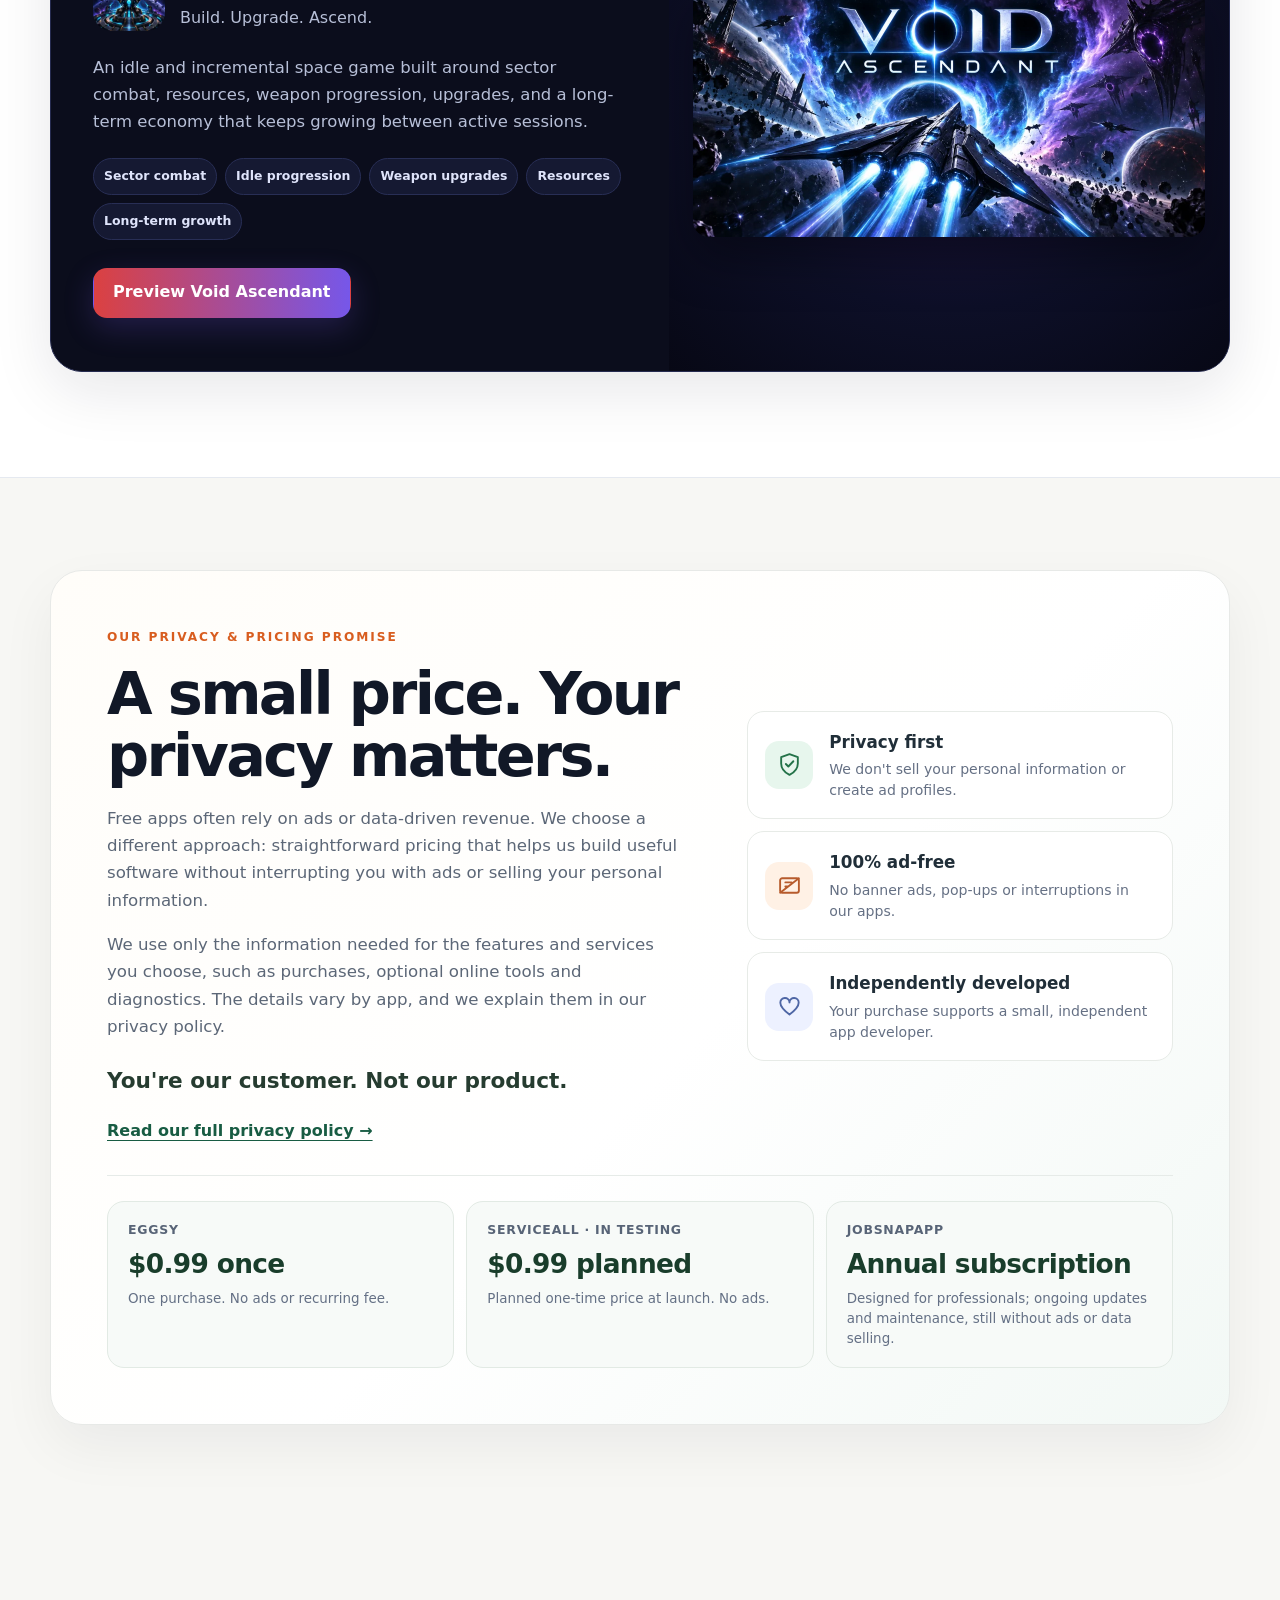
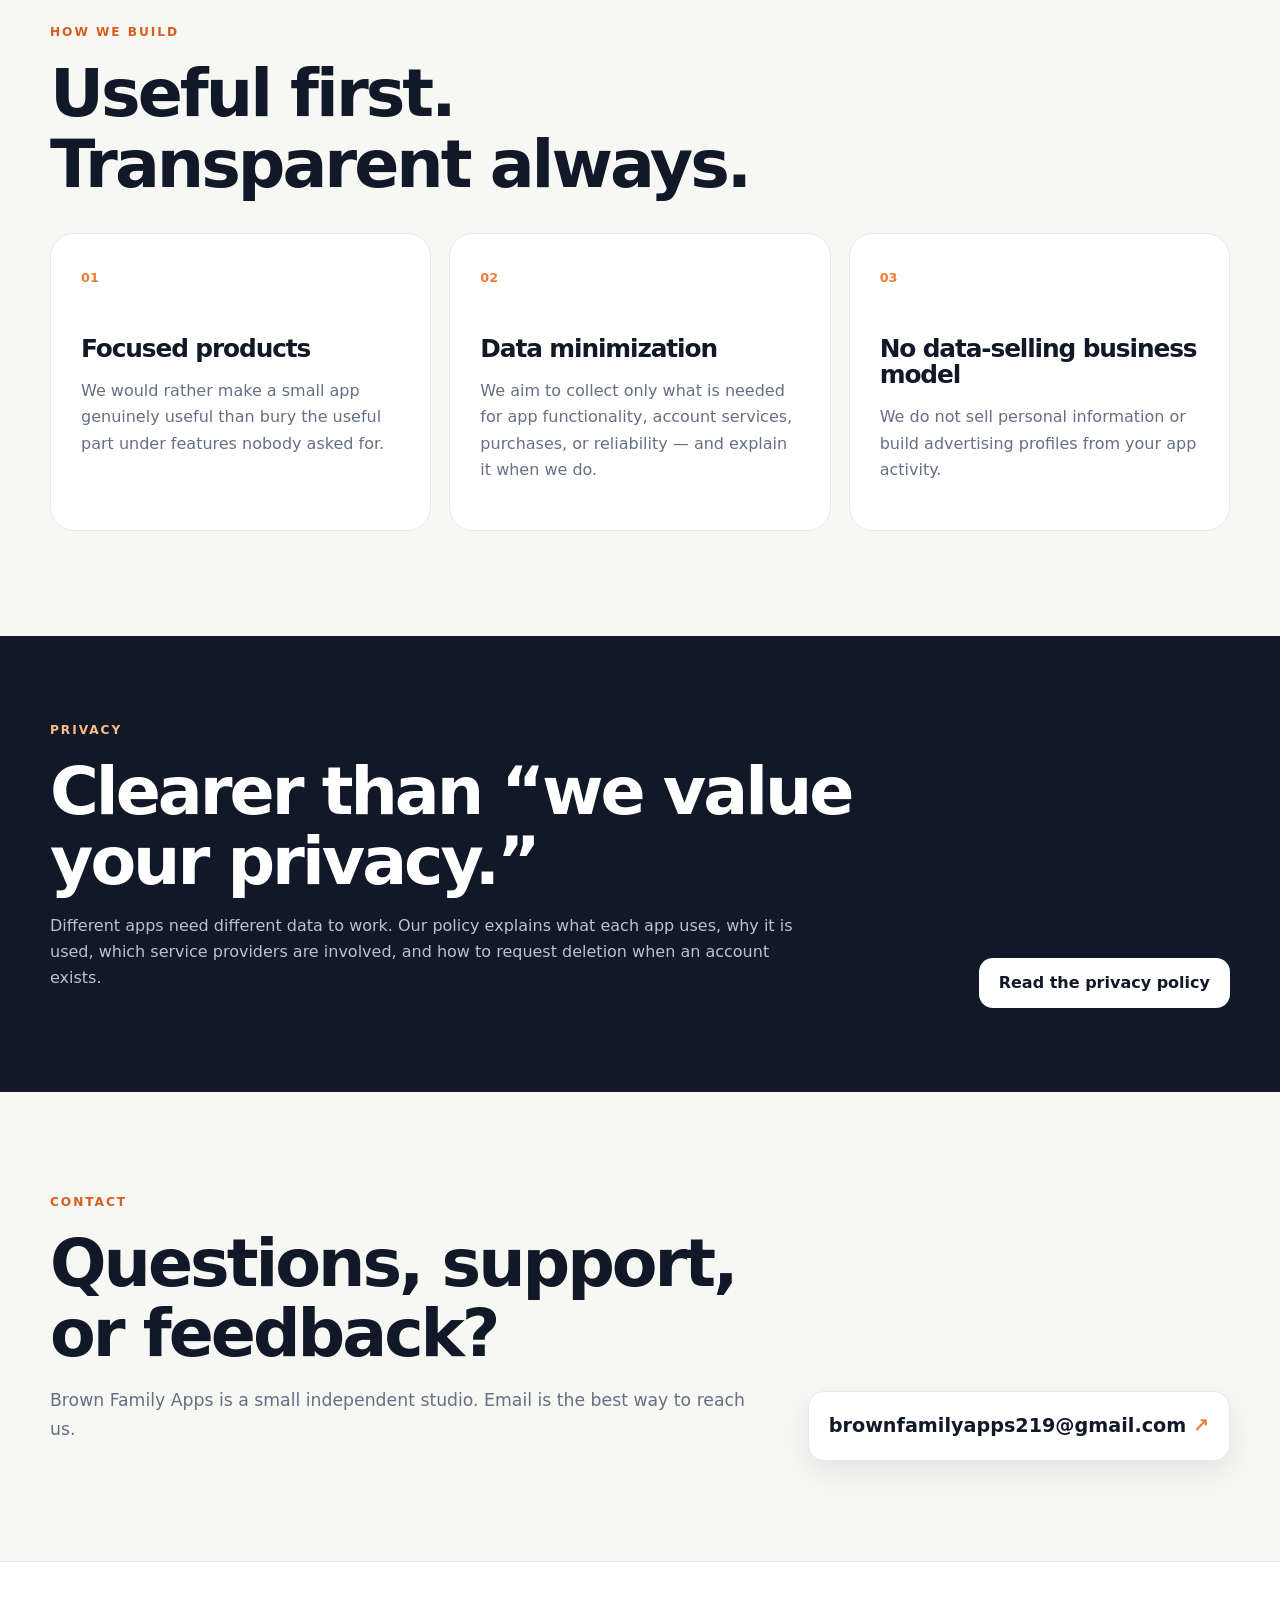
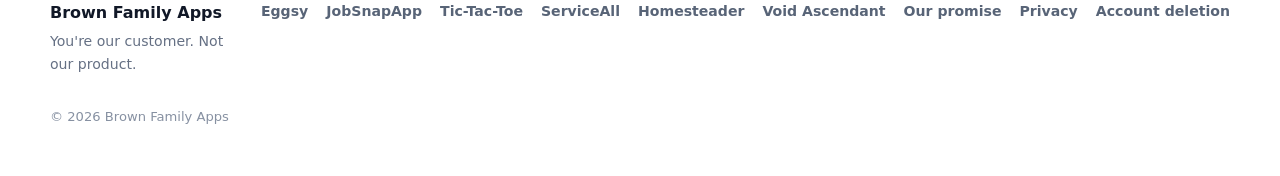
==== commit cd6e3251: "Explain ad-free app pricing and privacy promise on homepage" ====
--- a/index.html
+++ b/index.html
@@ -172,7 +172,7 @@
       <a class="brand" href="/" aria-label="Brown Family Apps home"><img class="site-logo" src="/assets/branding/bfa-logo.png" width="400" height="125" alt="Brown Family Apps" decoding="async"></a>
       <button class="menu-toggle" type="button" aria-label="Open menu" aria-expanded="false">Menu</button>
       <nav class="nav-links" aria-label="Primary navigation">
-        <a href="#apps">Apps</a><a href="#principles">Principles</a><a href="/privacy.html">Privacy</a><a class="nav-contact" href="mailto:brownfamilyapps219@gmail.com">Contact</a>
+        <a href="#apps">Apps</a><a href="#our-promise">Our promise</a><a href="#principles">Principles</a><a href="/privacy.html">Privacy</a><a class="nav-contact" href="mailto:brownfamilyapps219@gmail.com">Contact</a>
       </nav>
     </div>
   </header>
@@ -217,6 +217,7 @@
               <div class="product-topline"><span class="status live">Available now</span><span>Android</span></div>
               <div class="product-title-row"><img src="/eggsy/images/eggsy-app-icon.webp" alt="Eggsy app icon"><div><h3>Eggsy</h3><p class="product-tagline">The fun, simple flock tracker.</p></div></div>
               <p>Track eggs, organize multiple coops and flocks, keep hen records, review trends, calculate feed costs, export data, and more — without turning backyard flock care into paperwork.</p>
+              <div class="product-price"><strong>$0.99 · One-time purchase</strong><span>No ads. No subscription.</span></div>
               <ul class="feature-pills" aria-label="Eggsy features"><li>Egg logging</li><li>Coops & flocks</li><li>Stats</li><li>Feed costs</li><li>AI breed guide</li><li>CSV export</li></ul>
               <div class="card-actions"><a class="button primary" href="/eggsy/">Explore Eggsy</a><a class="button text-button" href="https://play.google.com/store/apps/details?id=com.brownfamapps.eggcount" target="_blank" rel="noopener">Google Play ↗</a></div>
             </div>
@@ -228,6 +229,7 @@
               <div class="product-topline"><span class="status live">Available now</span><span>Job & field workflow</span></div>
               <div class="product-title-row"><img loading="lazy" decoding="async" class="jobsnap-brand-logo" src="/assets/apps/jobsnap-camera.webp" alt="JobSnapApp camera logo"><div><h3>JobSnapApp</h3><p class="product-tagline">Keep job-site details organized.</p></div></div>
               <p>Capture and organize job-site photos, manage client details, scheduling, crew time, and backups in a workflow designed for contractors and service businesses.</p>
+              <div class="product-price"><strong>Annual subscription</strong><span>Professional tools and ongoing development. No ads.</span></div>
               <ul class="feature-pills dark-pills" aria-label="JobSnap features"><li>Client records</li><li>Job photos</li><li>Scheduling</li><li>Crew time</li><li>Cloud backup</li></ul>
               <div class="card-actions"><a class="button light" href="https://www.jobsnapapp.com" target="_blank" rel="noopener">Visit JobSnapApp.com ↗</a></div>
             </div>
@@ -252,6 +254,7 @@
               <div class="product-topline"><span class="status building">In testing</span><span>Vehicles · Equipment · Tools</span></div>
               <div class="product-title-row"><img loading="lazy" decoding="async" src="/serviceall-icon.webp" alt="ServiceAll app icon"><div><h3>ServiceAll: My Garage</h3><p class="product-tagline">Keep Your Stuff Running.</p></div></div>
               <p>All your equipment. One garage. Keep your trucks, tractors, motorcycles, mowers and tools organized with service records, maintenance reminders, parts and specs, photo folders, repair costs, and local backup.</p>
+              <div class="product-price"><strong>Planned: $0.99 · One-time</strong><span>No ads. No subscription.</span></div>
               <ul class="feature-pills dark-pills" aria-label="ServiceAll features"><li>Vehicles &amp; equipment</li><li>Service history</li><li>Maintenance reminders</li><li>Parts &amp; specs</li><li>Repair costs</li><li>Photos &amp; backups</li></ul>
               <div class="card-actions"><a class="button serviceall-button" href="/serviceall.html">Explore ServiceAll</a></div>
             </div>
@@ -279,6 +282,41 @@
             </div>
             <a class="product-visual app-icon-visual void-visual" href="/void-ascendant.html" aria-label="View Void Ascendant"><img class="void-feature-art" src="/assets/apps/void-ascendant-feature.webp" width="1024" height="500" loading="lazy" alt="Void Ascendant feature artwork with a spacecraft, planets, and a blue and purple cosmic sky" decoding="async"></a>
           </article>
+        </div>
+      </div>
+    </section>
+
+
+    <section class="promise-section" id="our-promise" aria-labelledby="promise-heading">
+      <div class="shell promise-panel">
+        <div class="promise-top">
+          <div class="promise-story">
+            <p class="eyebrow">Our privacy &amp; pricing promise</p>
+            <h2 id="promise-heading">A small price. Your privacy matters.</h2>
+            <p>Free apps often rely on ads or data-driven revenue. We choose a different approach: straightforward pricing that helps us build useful software without interrupting you with ads or selling your personal information.</p>
+            <p>We use only the information needed for the features and services you choose, such as purchases, optional online tools and diagnostics. The details vary by app, and we explain them in our privacy policy.</p>
+            <p class="promise-quote">You're our customer. Not our product.</p>
+            <a class="promise-policy-link" href="/privacy.html">Read our full privacy policy &rarr;</a>
+          </div>
+          <div class="promise-badges" aria-label="Our commitments">
+            <div class="promise-badge">
+              <span class="promise-icon" aria-hidden="true"><svg viewBox="0 0 24 24"><path d="M12 2 20 5v6c0 5-3.3 8.6-8 11-4.7-2.4-8-6-8-11V5l8-3Z"/><path d="m8.5 11.5 2.4 2.4 4.8-5"/></svg></span>
+              <div><strong>Privacy first</strong><p>We don't sell your personal information or create ad profiles.</p></div>
+            </div>
+            <div class="promise-badge">
+              <span class="promise-icon" aria-hidden="true"><svg viewBox="0 0 24 24"><rect x="3" y="5" width="18" height="14" rx="2"/><path d="M3 19 21 5M8 9h6M8 13h2"/></svg></span>
+              <div><strong>100% ad-free</strong><p>No banner ads, pop-ups or interruptions in our apps.</p></div>
+            </div>
+            <div class="promise-badge">
+              <span class="promise-icon" aria-hidden="true"><svg viewBox="0 0 24 24"><path d="M20.8 8.4c0 4.7-8.8 11.3-8.8 11.3S3.2 13.1 3.2 8.4a4.4 4.4 0 0 1 8.8-.3 4.4 4.4 0 0 1 8.8.3Z"/></svg></span>
+              <div><strong>Independently developed</strong><p>Your purchase supports a small, independent app developer.</p></div>
+            </div>
+          </div>
+        </div>
+        <div class="promise-tiers" aria-label="How our apps are priced">
+          <div class="promise-tier"><span>Eggsy</span><strong>$0.99 once</strong><p>One purchase. No ads or recurring fee.</p></div>
+          <div class="promise-tier"><span>ServiceAll · In testing</span><strong>$0.99 planned</strong><p>Planned one-time price at launch. No ads.</p></div>
+          <div class="promise-tier"><span>JobSnapApp</span><strong>Annual subscription</strong><p>Designed for professionals; ongoing updates and maintenance, still without ads or data selling.</p></div>
         </div>
       </div>
     </section>
@@ -298,8 +336,8 @@
 
   <footer class="site-footer">
     <div class="shell footer-inner">
-      <div><strong>Brown Family Apps</strong><span>Practical software, built with care.</span></div>
-      <nav aria-label="Footer navigation"><a href="/eggsy/">Eggsy</a><a href="https://www.jobsnapapp.com" target="_blank" rel="noopener">JobSnapApp</a><a href="/tictactoe.html">Tic-Tac-Toe</a><a href="/serviceall.html">ServiceAll</a><a href="/homesteader.html">Homesteader</a><a href="/void-ascendant.html">Void Ascendant</a><a href="/privacy.html">Privacy</a><a href="/account-deletion.html">Account deletion</a></nav>
+      <div><strong>Brown Family Apps</strong><span>You're our customer. Not our product.</span></div>
+      <nav aria-label="Footer navigation"><a href="/eggsy/">Eggsy</a><a href="https://www.jobsnapapp.com" target="_blank" rel="noopener">JobSnapApp</a><a href="/tictactoe.html">Tic-Tac-Toe</a><a href="/serviceall.html">ServiceAll</a><a href="/homesteader.html">Homesteader</a><a href="/void-ascendant.html">Void Ascendant</a><a href="/#our-promise">Our promise</a><a href="/privacy.html">Privacy</a><a href="/account-deletion.html">Account deletion</a></nav>
       <p>© <span id="year"></span> Brown Family Apps</p>
     </div>
   </footer>
--- a/site.css
+++ b/site.css
@@ -103,3 +103,42 @@
 /* Accessible, transparent new Brown Family Apps masthead logo (2026-09-25). */
 .brand .site-logo{display:block;width:240px;height:auto;max-height:70px;object-fit:contain;flex-shrink:0;filter:drop-shadow(0 1px 1px rgba(17,24,39,.25))}
 @media(max-width:700px){.brand .site-logo{width:180px;max-height:56px}}
+
+/* Brown Family Apps: transparent pricing promise */
+.product-price{
+  display:flex;align-items:baseline;flex-wrap:wrap;gap:5px 10px;
+  margin:17px 0 0;padding:12px 15px;border-radius:13px;
+  background:rgba(255,255,255,.7);border:1px solid rgba(30,65,87,.12);
+  color:#34445a;font-size:.9rem;line-height:1.4
+}
+.product-price strong{font-size:1rem;color:var(--ink)}
+.jobsnap-card .product-price,.serviceall-card .product-price{
+  color:#d7e5f4;background:rgba(255,255,255,.06);border-color:rgba(255,255,255,.15)
+}
+.jobsnap-card .product-price strong,.serviceall-card .product-price strong{color:#fff}
+.promise-section{padding:92px 0;background:#f7f7f4}
+.promise-panel{
+  padding:clamp(24px,4.5vw,56px);border:1px solid #e7e9e7;border-radius:32px;
+  background:linear-gradient(135deg,#fffdf9,#fff 55%,#f2f8f5);
+  box-shadow:0 22px 55px rgba(17,24,39,.055)
+}
+.promise-top{display:grid;grid-template-columns:minmax(0,1.15fr) minmax(280px,.85fr);gap:clamp(24px,5vw,70px);align-items:center}
+.promise-story h2{max-width:600px;font-size:clamp(2.3rem,4.6vw,4.1rem)}
+.promise-story>p:not(.eyebrow){max-width:690px;color:#5c6777;font-size:1.04rem}
+.promise-quote{margin:22px 0 14px!important;color:#263c30!important;font-weight:900;font-size:clamp(1.12rem,2vw,1.35rem)!important}
+.promise-policy-link{display:inline-block;margin-top:6px;color:#185c43;font-weight:800;text-underline-offset:4px}
+.promise-badges{display:grid;gap:12px}
+.promise-badge{display:flex;align-items:center;gap:16px;background:#fff;border:1px solid #e7ebe7;border-radius:17px;padding:17px}
+.promise-icon{width:48px;height:48px;flex:0 0 48px;display:grid;place-items:center;border-radius:14px;background:#e7f6ed;color:#237248}
+.promise-badge:nth-child(2) .promise-icon{background:#fff1e5;color:#b75b2c}
+.promise-badge:nth-child(3) .promise-icon{background:#edf1ff;color:#4e66a5}
+.promise-icon svg{width:25px;height:25px;stroke:currentColor;stroke-width:1.8;fill:none;stroke-linecap:round;stroke-linejoin:round}
+.promise-badge strong{display:block;color:#202e38;font-size:1.05rem}
+.promise-badge p{margin:3px 0 0;color:#657084;font-size:.88rem;line-height:1.5}
+.promise-tiers{display:grid;grid-template-columns:repeat(3,minmax(0,1fr));gap:12px;margin-top:30px;padding-top:25px;border-top:1px solid #e6ebe8}
+.promise-tier{background:#f7faf8;border:1px solid #e2eae4;border-radius:17px;padding:18px 20px}
+.promise-tier span{display:block;color:#586477;font-weight:850;font-size:.78rem;text-transform:uppercase;letter-spacing:.06em}
+.promise-tier strong{display:block;font-size:clamp(1.25rem,2.3vw,1.65rem);line-height:1.3;letter-spacing:-.025em;color:#193d2b;margin-top:7px}
+.promise-tier p{font-size:.84rem;line-height:1.5;margin:7px 0 0;color:#647085}
+@media(max-width:900px){.promise-top{grid-template-columns:1fr}.promise-tiers{grid-template-columns:1fr 1fr}}
+@media(max-width:700px){.promise-section{padding:65px 0}.promise-panel{border-radius:24px}.promise-tiers{grid-template-columns:1fr}.promise-badge{padding:15px}}
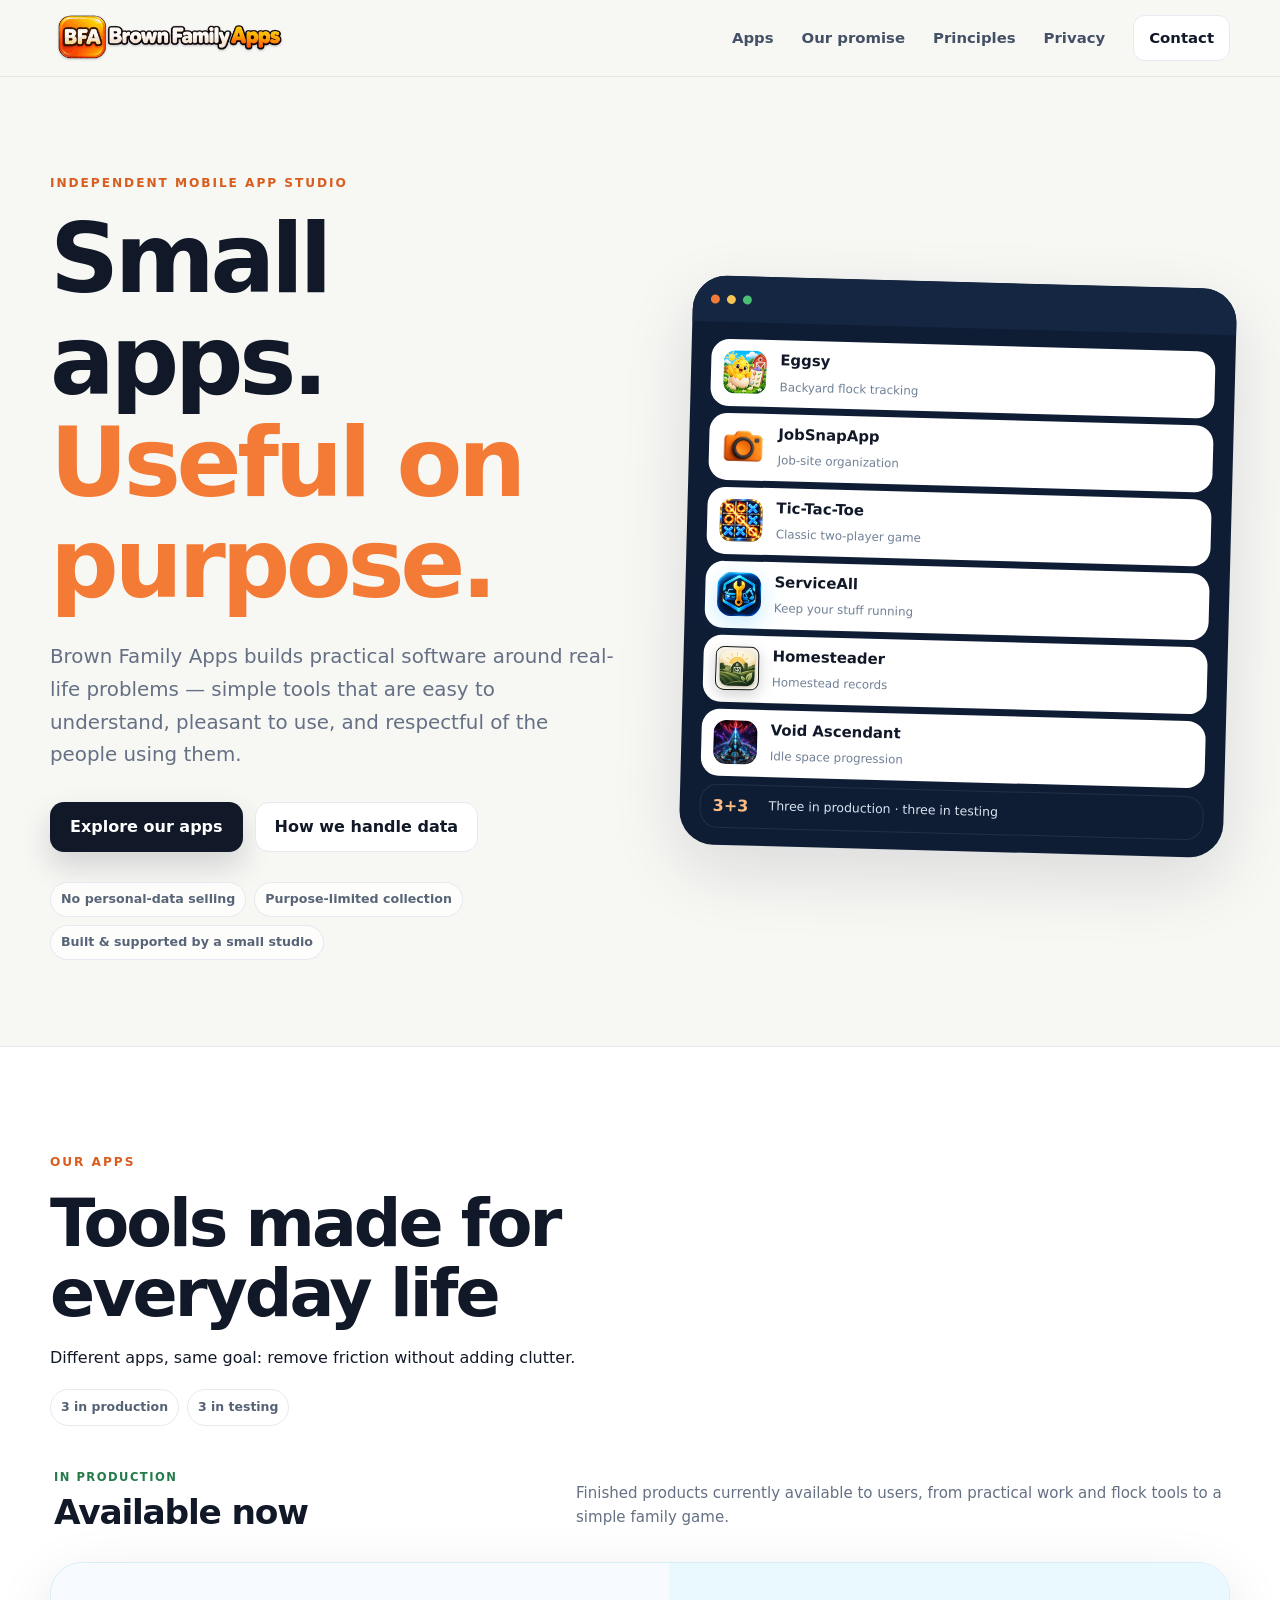
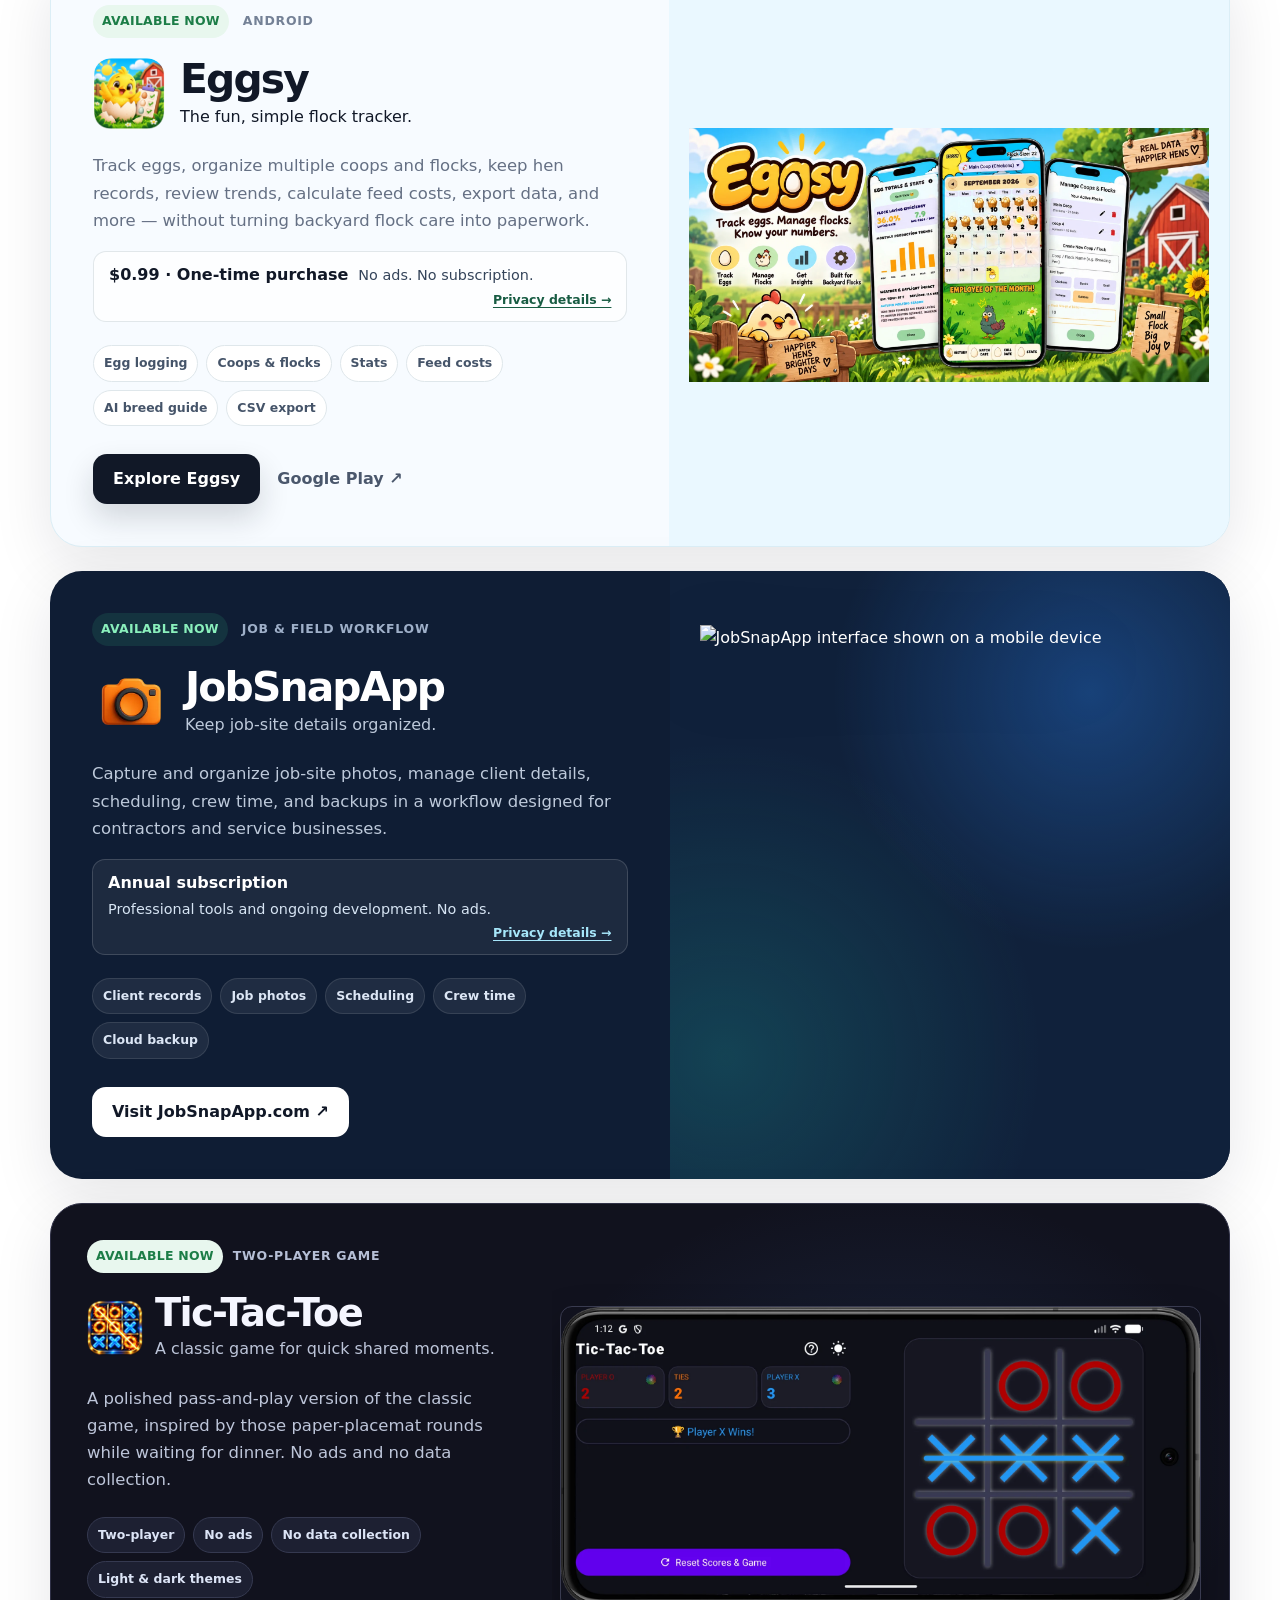
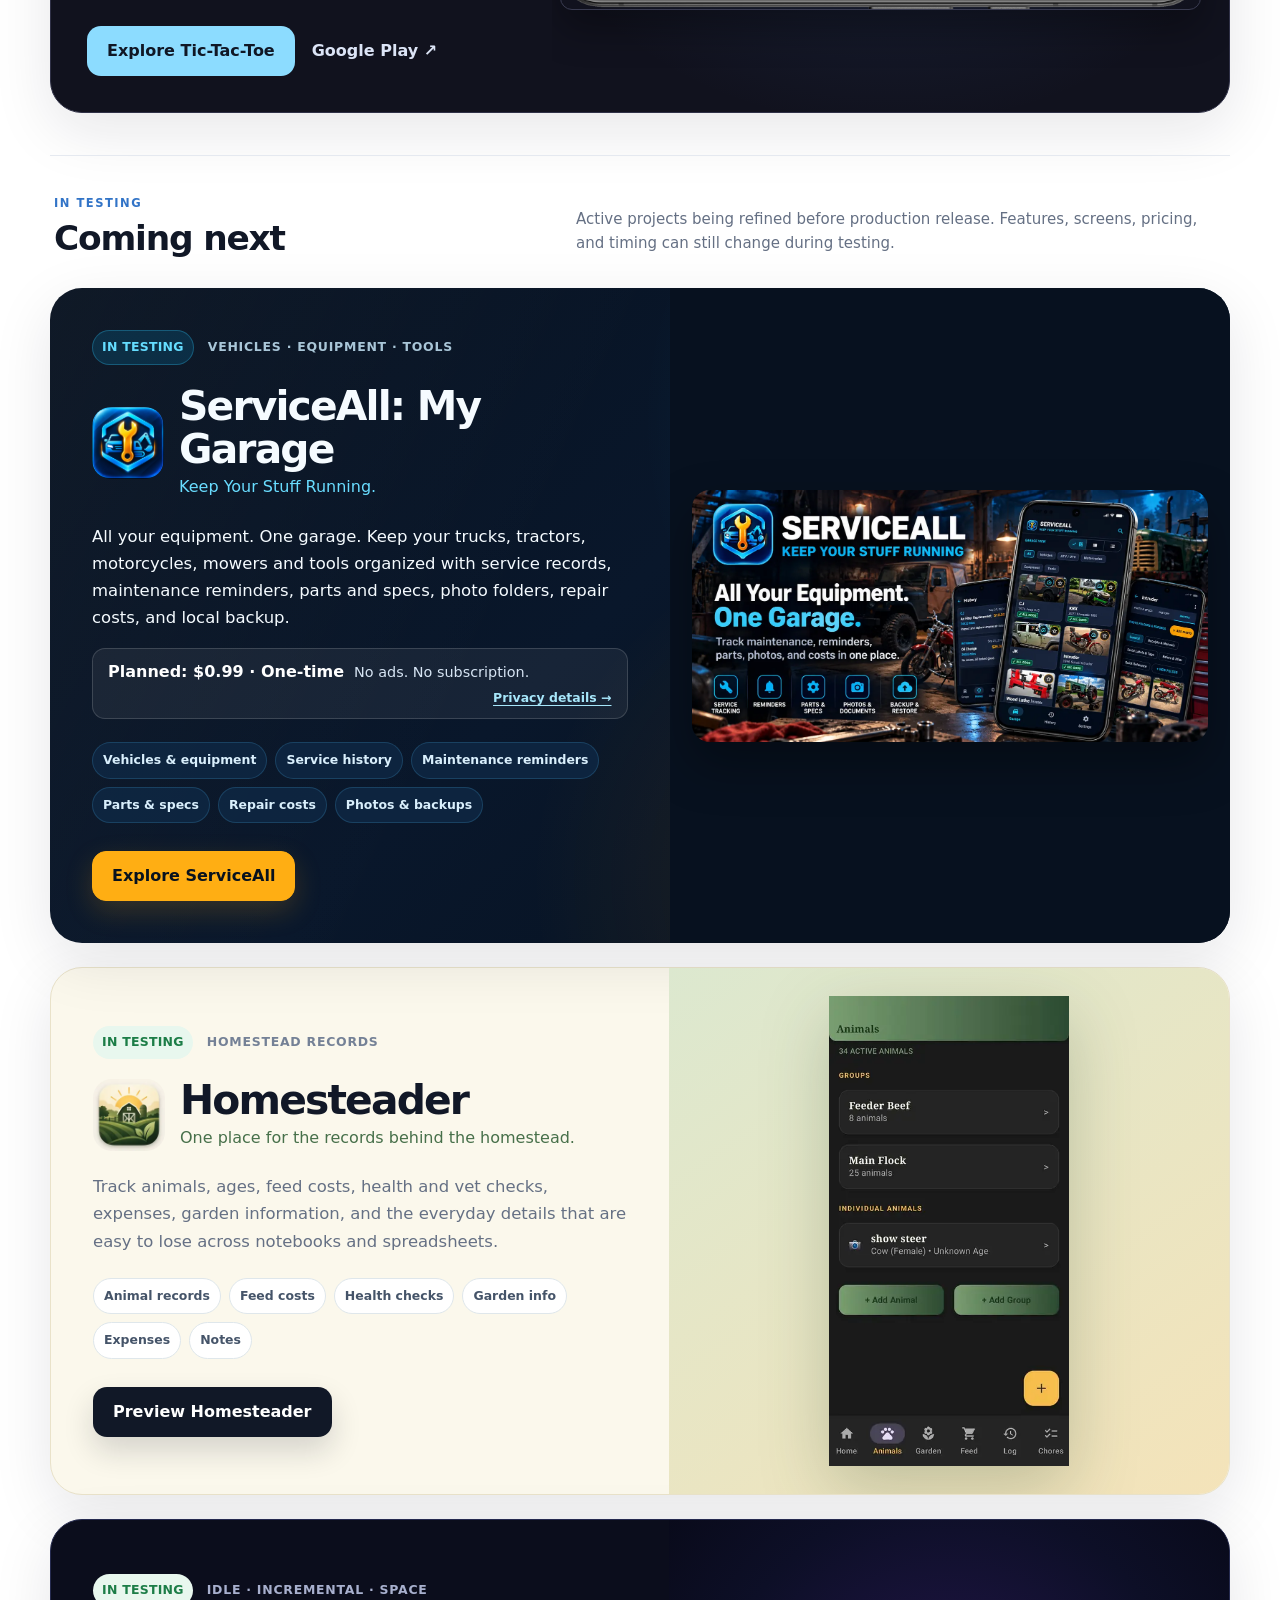
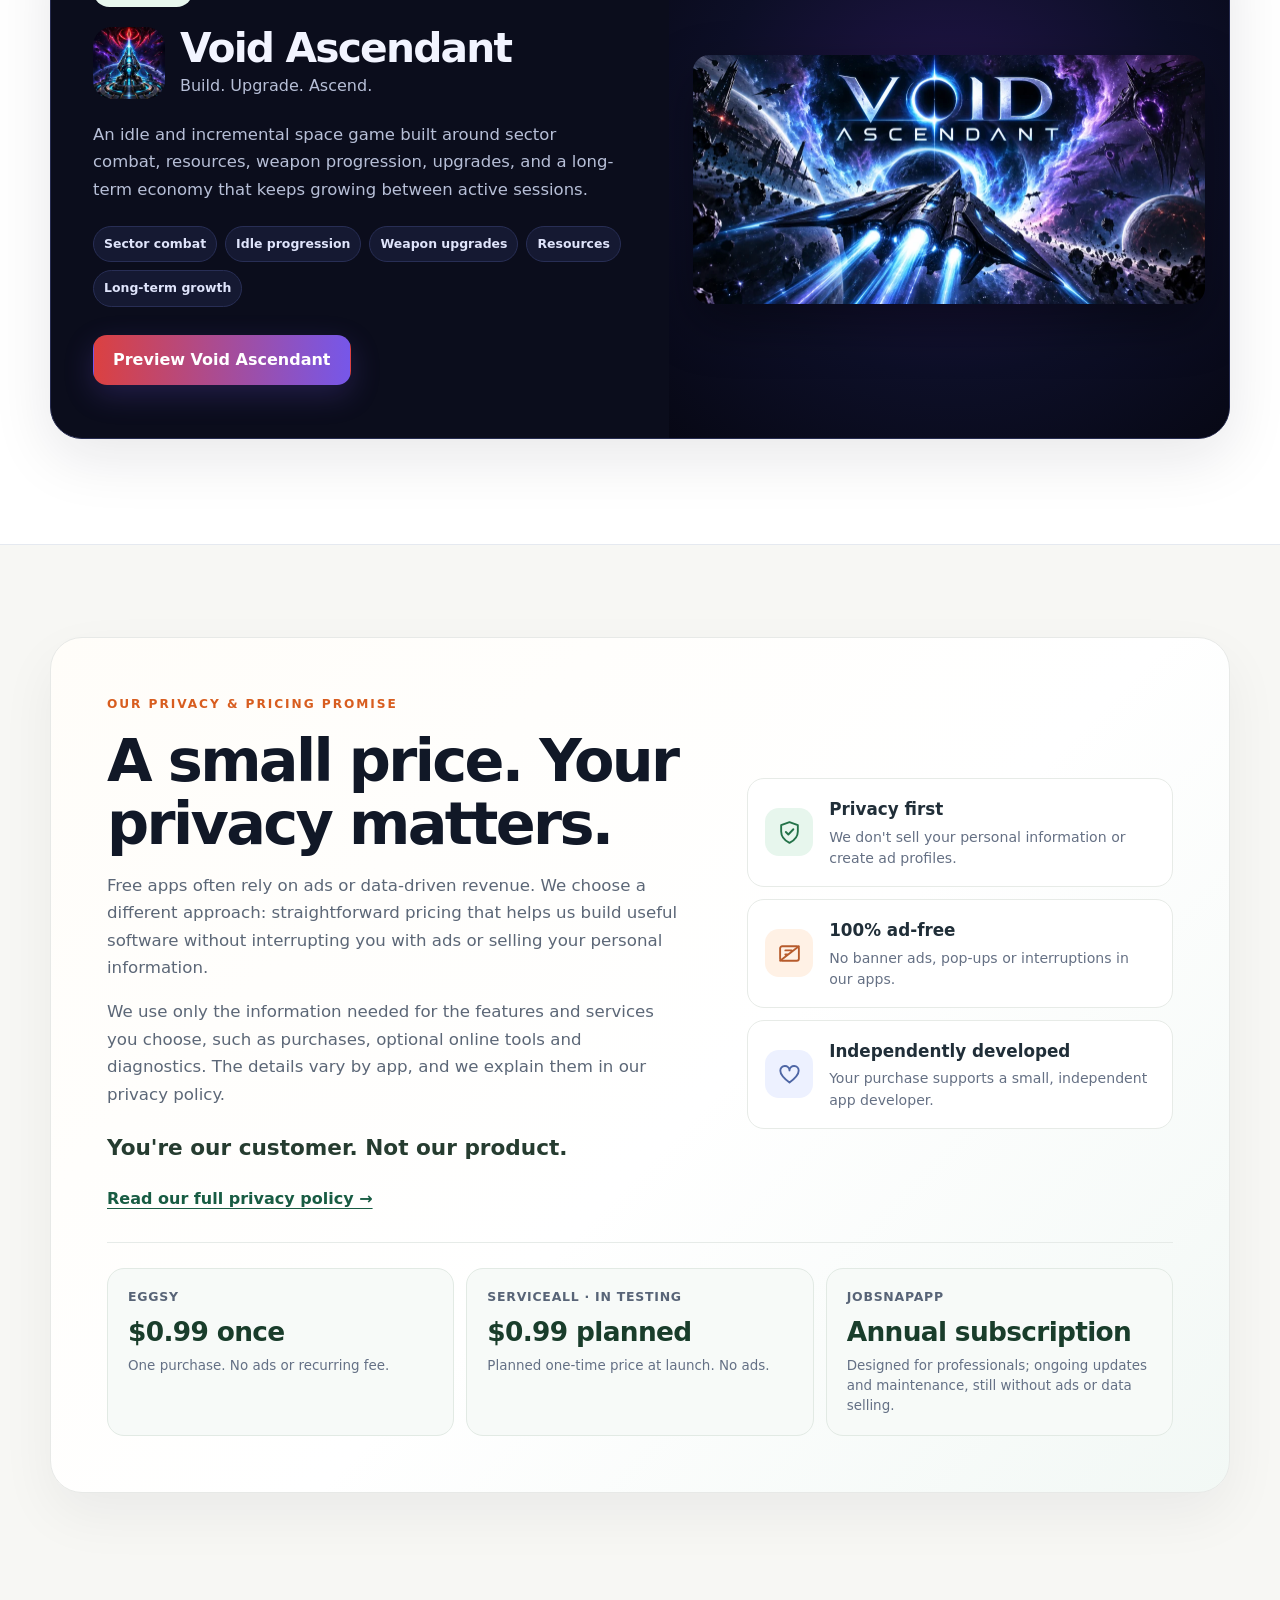
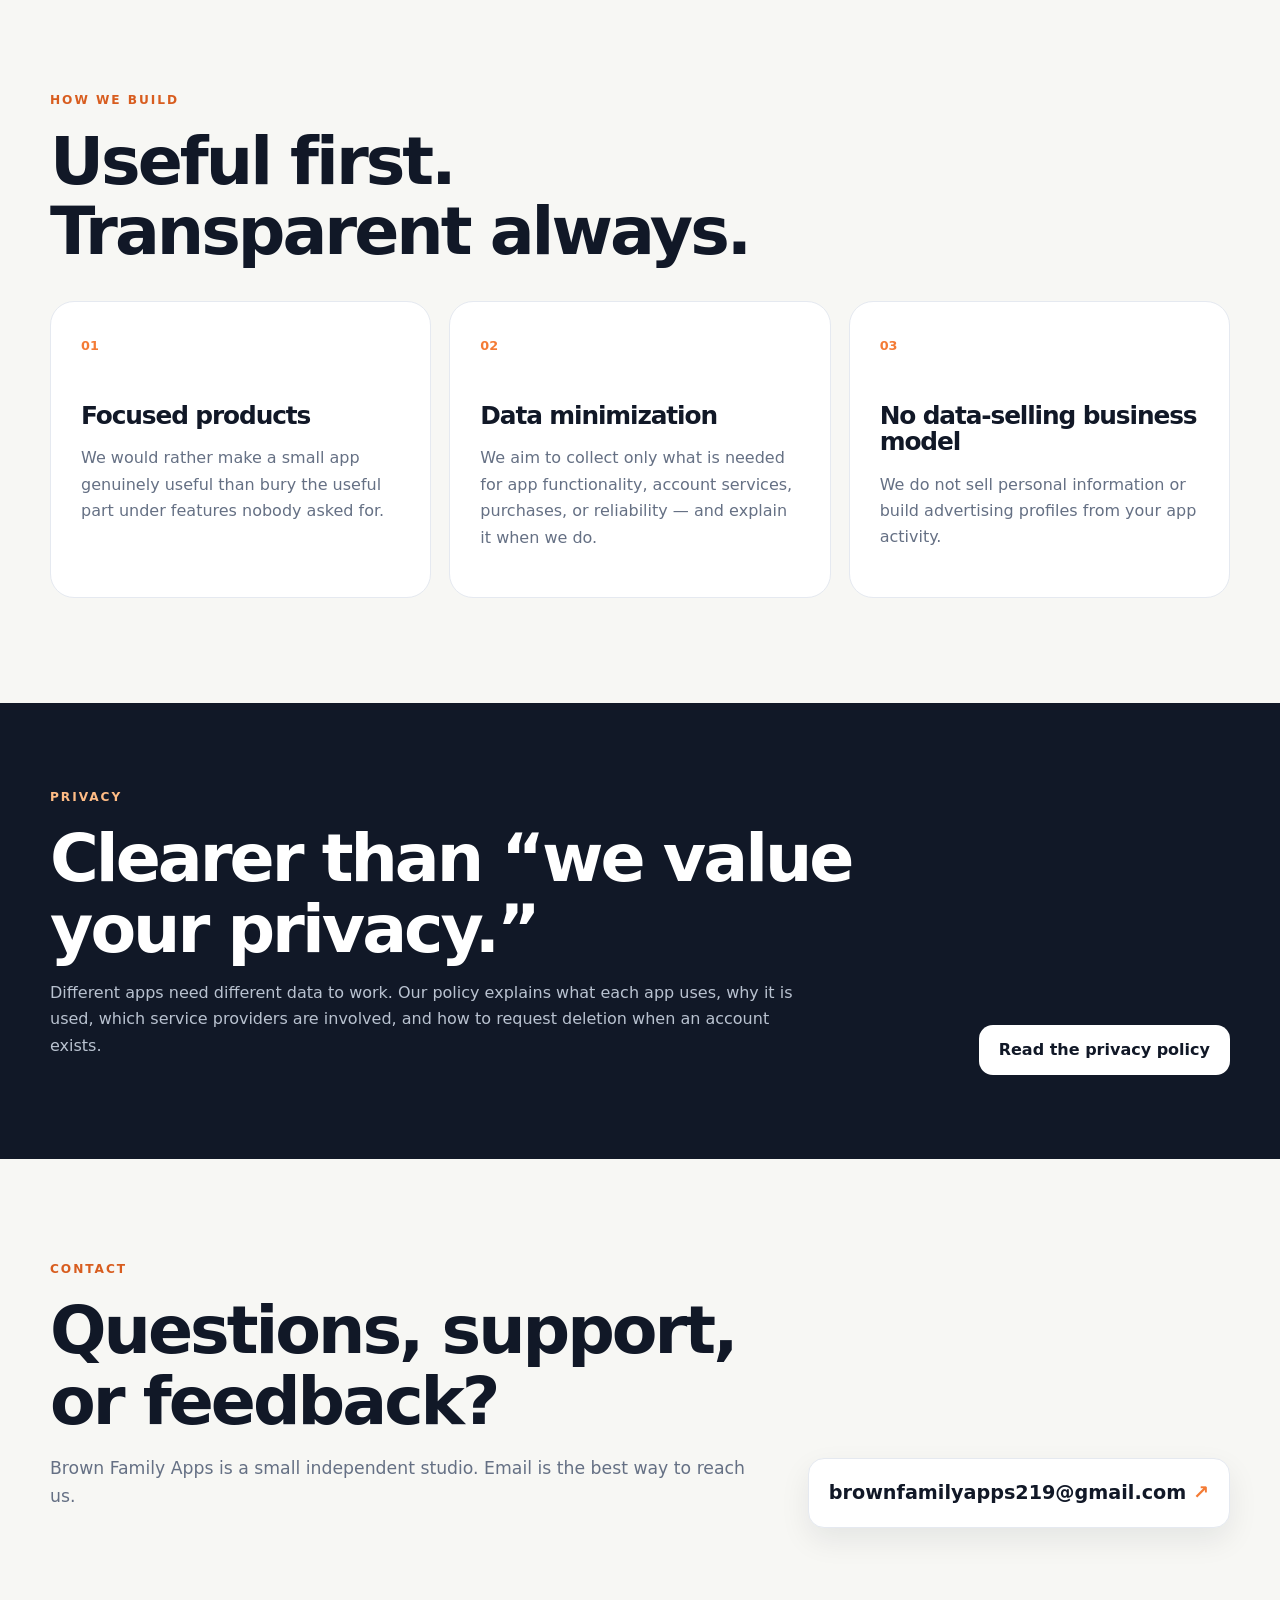
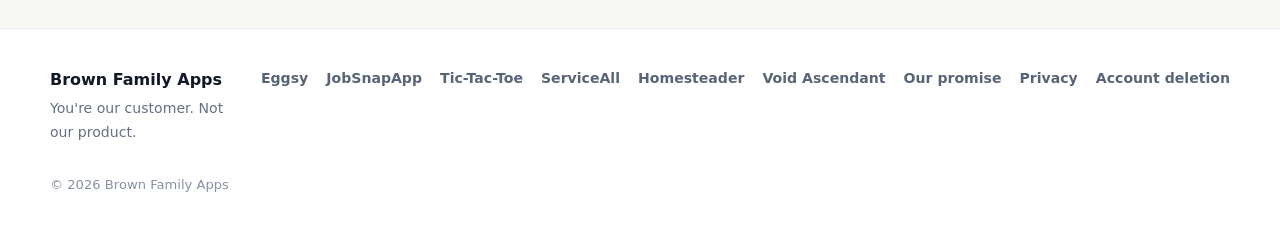
==== commit 71f33e45: "Link each app pricing statement to app-specific privacy disclosures" ====
--- a/index.html
+++ b/index.html
@@ -14,7 +14,7 @@
   <meta property="og:image" content="https://brownfamilyapps.com/eggsy/images/eggsy-hero.webp">
   <meta name="theme-color" content="#111827">
   <link rel="icon" href="/favicon.svg" type="image/svg+xml">
-  <link rel="stylesheet" href="/site.css?v=20260925-logo">
+  <link rel="stylesheet" href="/site.css?v=20260925-pricing2">
   <style>
     html{background:#f7f7f4}
     body{margin:0}
@@ -217,7 +217,7 @@
               <div class="product-topline"><span class="status live">Available now</span><span>Android</span></div>
               <div class="product-title-row"><img src="/eggsy/images/eggsy-app-icon.webp" alt="Eggsy app icon"><div><h3>Eggsy</h3><p class="product-tagline">The fun, simple flock tracker.</p></div></div>
               <p>Track eggs, organize multiple coops and flocks, keep hen records, review trends, calculate feed costs, export data, and more — without turning backyard flock care into paperwork.</p>
-              <div class="product-price"><strong>$0.99 · One-time purchase</strong><span>No ads. No subscription.</span></div>
+              <div class="product-price"><strong>$0.99 · One-time purchase</strong><span>No ads. No subscription.</span><a href="/privacy.html#eggsy">Privacy details &rarr;</a></div>
               <ul class="feature-pills" aria-label="Eggsy features"><li>Egg logging</li><li>Coops & flocks</li><li>Stats</li><li>Feed costs</li><li>AI breed guide</li><li>CSV export</li></ul>
               <div class="card-actions"><a class="button primary" href="/eggsy/">Explore Eggsy</a><a class="button text-button" href="https://play.google.com/store/apps/details?id=com.brownfamapps.eggcount" target="_blank" rel="noopener">Google Play ↗</a></div>
             </div>
@@ -229,7 +229,7 @@
               <div class="product-topline"><span class="status live">Available now</span><span>Job & field workflow</span></div>
               <div class="product-title-row"><img loading="lazy" decoding="async" class="jobsnap-brand-logo" src="/assets/apps/jobsnap-camera.webp" alt="JobSnapApp camera logo"><div><h3>JobSnapApp</h3><p class="product-tagline">Keep job-site details organized.</p></div></div>
               <p>Capture and organize job-site photos, manage client details, scheduling, crew time, and backups in a workflow designed for contractors and service businesses.</p>
-              <div class="product-price"><strong>Annual subscription</strong><span>Professional tools and ongoing development. No ads.</span></div>
+              <div class="product-price"><strong>Annual subscription</strong><span>Professional tools and ongoing development. No ads.</span><a href="/privacy.html#jobsnapapp">Privacy details &rarr;</a></div>
               <ul class="feature-pills dark-pills" aria-label="JobSnap features"><li>Client records</li><li>Job photos</li><li>Scheduling</li><li>Crew time</li><li>Cloud backup</li></ul>
               <div class="card-actions"><a class="button light" href="https://www.jobsnapapp.com" target="_blank" rel="noopener">Visit JobSnapApp.com ↗</a></div>
             </div>
@@ -254,7 +254,7 @@
               <div class="product-topline"><span class="status building">In testing</span><span>Vehicles · Equipment · Tools</span></div>
               <div class="product-title-row"><img loading="lazy" decoding="async" src="/serviceall-icon.webp" alt="ServiceAll app icon"><div><h3>ServiceAll: My Garage</h3><p class="product-tagline">Keep Your Stuff Running.</p></div></div>
               <p>All your equipment. One garage. Keep your trucks, tractors, motorcycles, mowers and tools organized with service records, maintenance reminders, parts and specs, photo folders, repair costs, and local backup.</p>
-              <div class="product-price"><strong>Planned: $0.99 · One-time</strong><span>No ads. No subscription.</span></div>
+              <div class="product-price"><strong>Planned: $0.99 · One-time</strong><span>No ads. No subscription.</span><a href="/privacy.html#serviceall">Privacy details &rarr;</a></div>
               <ul class="feature-pills dark-pills" aria-label="ServiceAll features"><li>Vehicles &amp; equipment</li><li>Service history</li><li>Maintenance reminders</li><li>Parts &amp; specs</li><li>Repair costs</li><li>Photos &amp; backups</li></ul>
               <div class="card-actions"><a class="button serviceall-button" href="/serviceall.html">Explore ServiceAll</a></div>
             </div>
--- a/site.css
+++ b/site.css
@@ -112,6 +112,8 @@
   color:#34445a;font-size:.9rem;line-height:1.4
 }
 .product-price strong{font-size:1rem;color:var(--ink)}
+.product-price a{margin-left:auto;color:#185c43;font-size:.78rem;font-weight:850;text-underline-offset:3px;white-space:nowrap}
+.jobsnap-card .product-price a,.serviceall-card .product-price a{color:#a6e6fa}
 .jobsnap-card .product-price,.serviceall-card .product-price{
   color:#d7e5f4;background:rgba(255,255,255,.06);border-color:rgba(255,255,255,.15)
 }
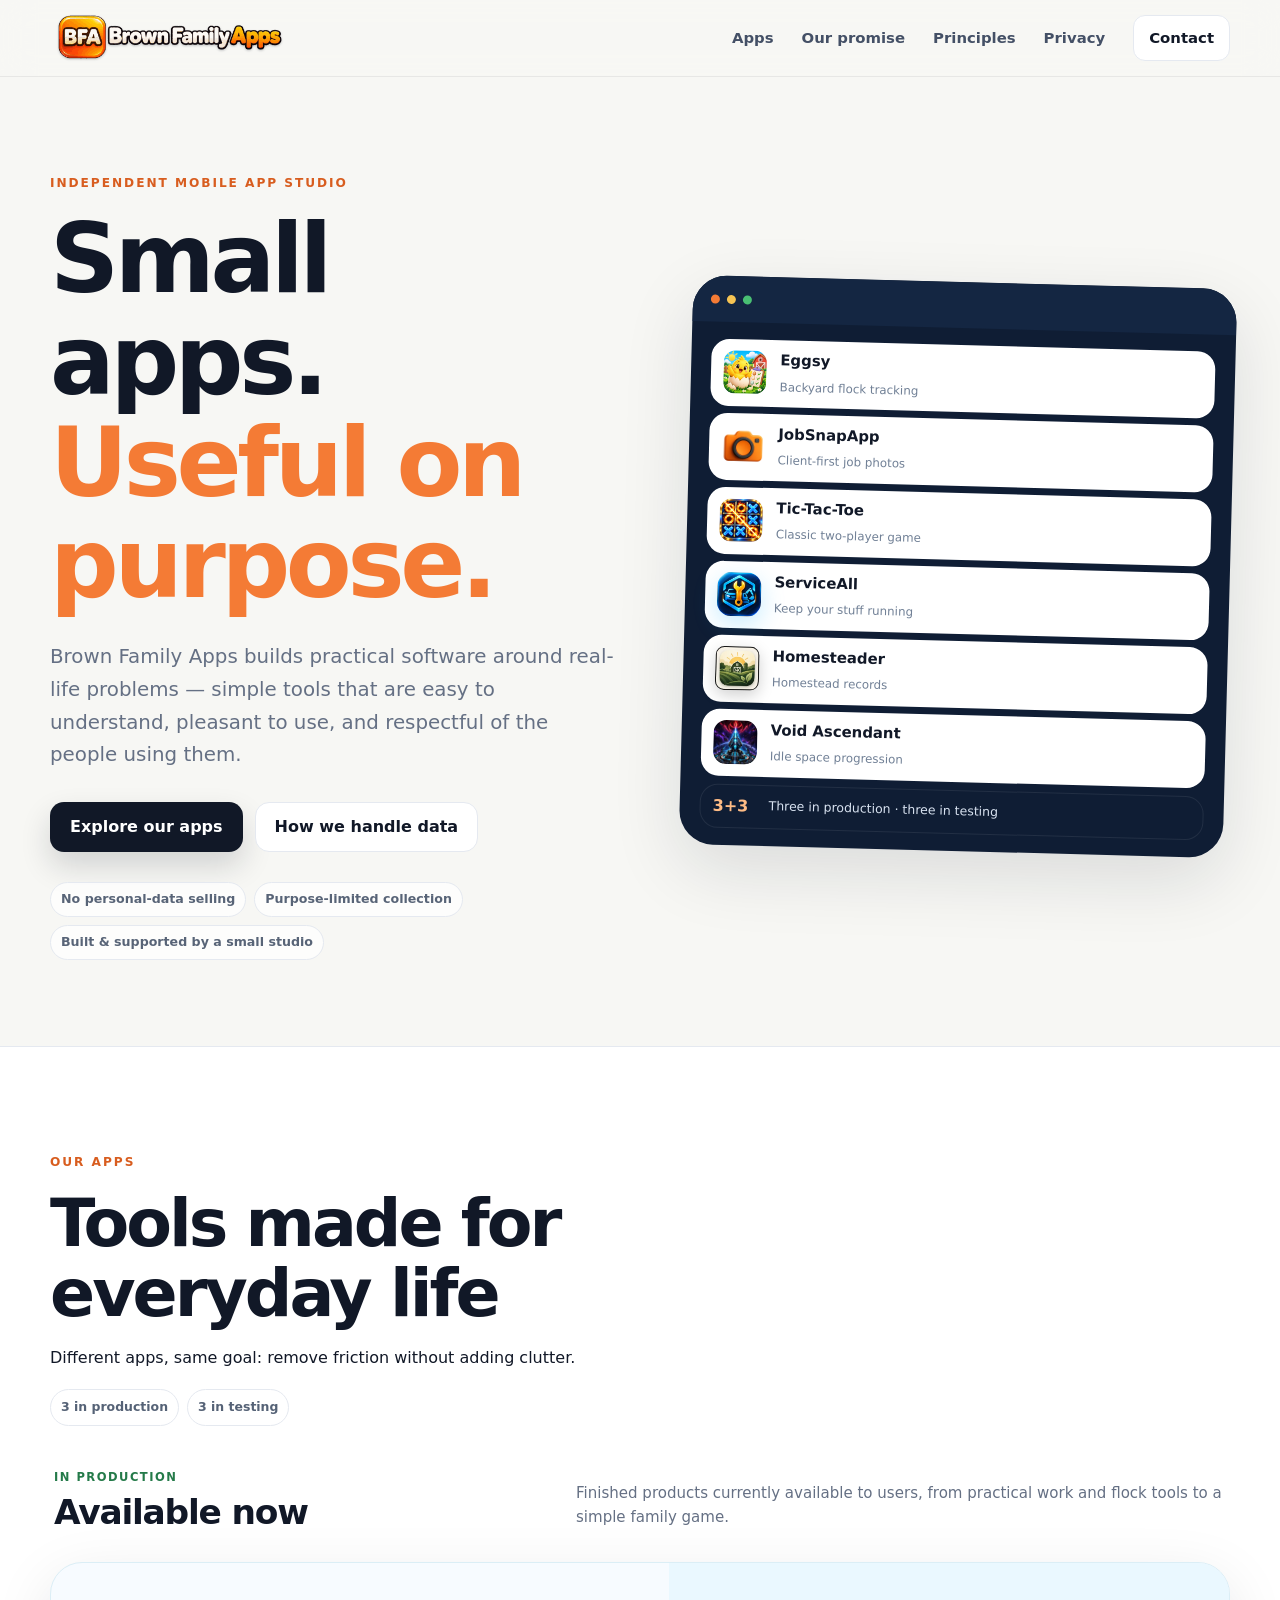
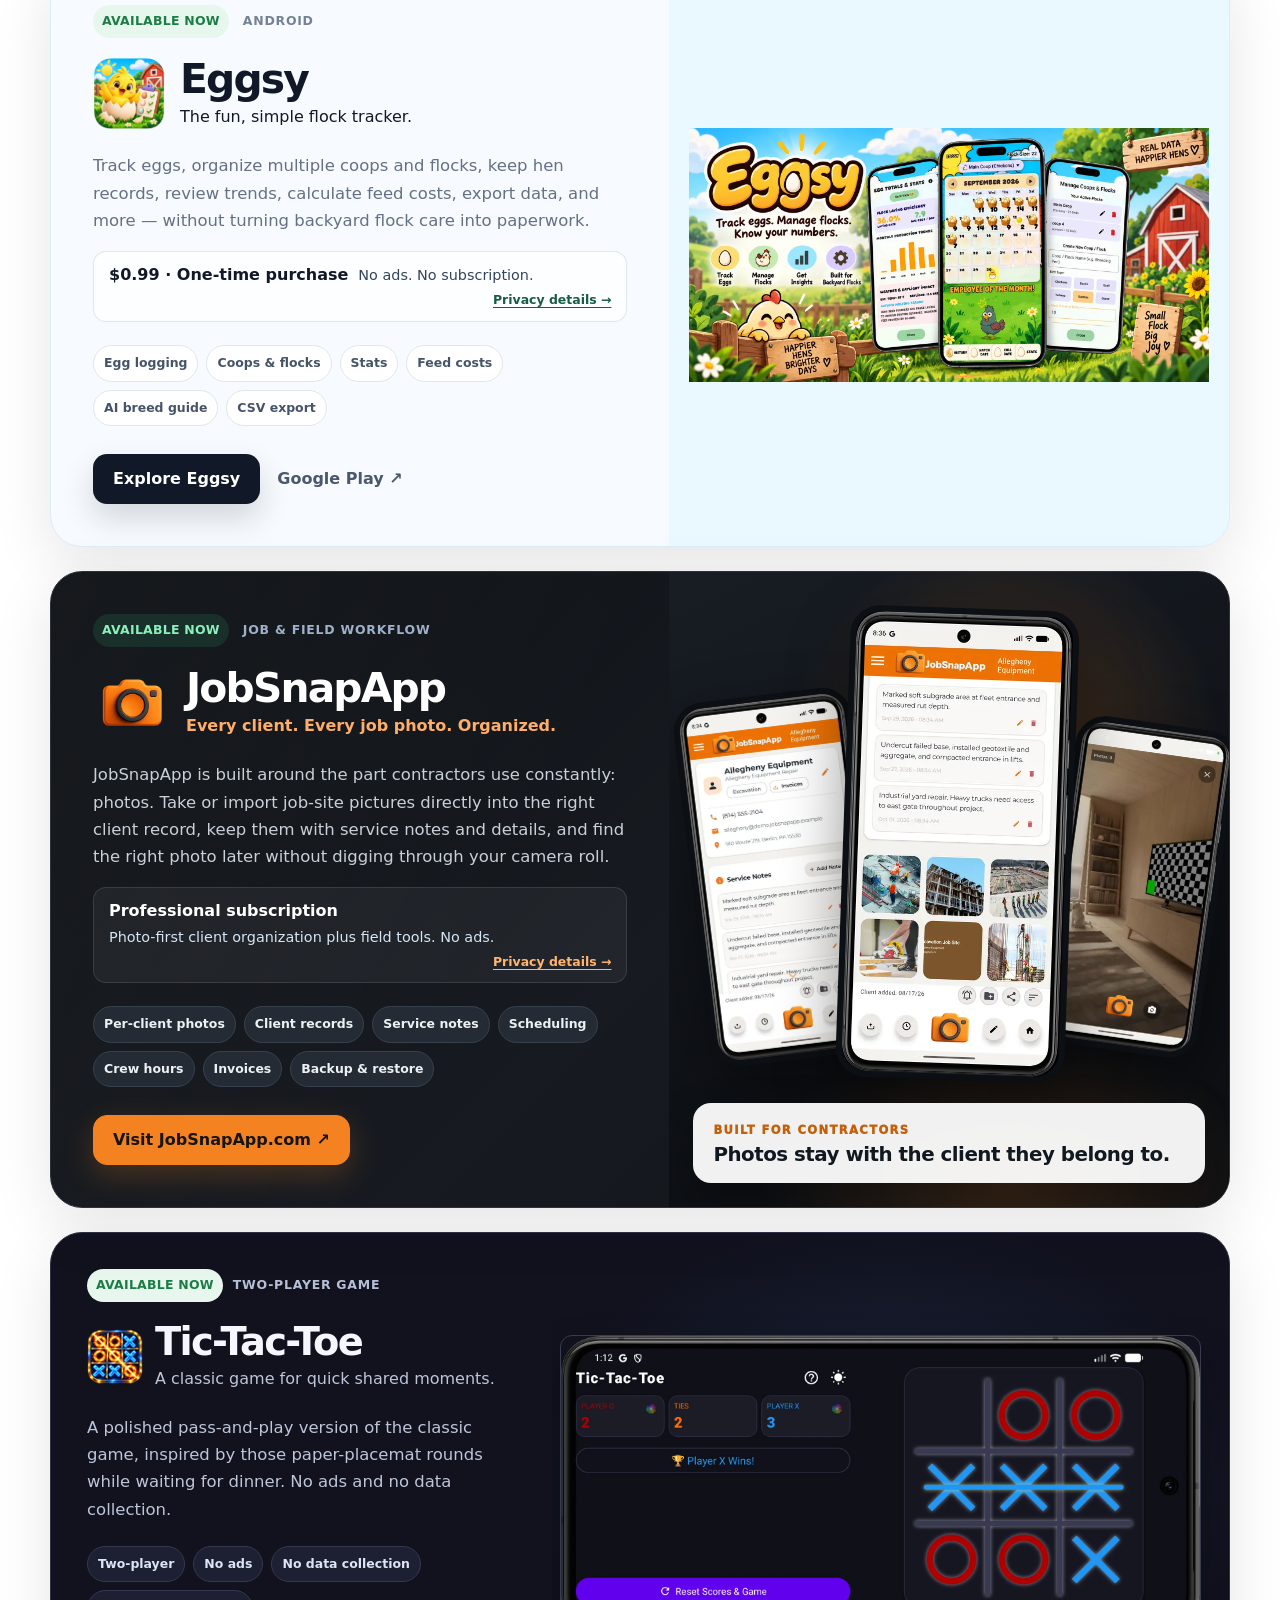
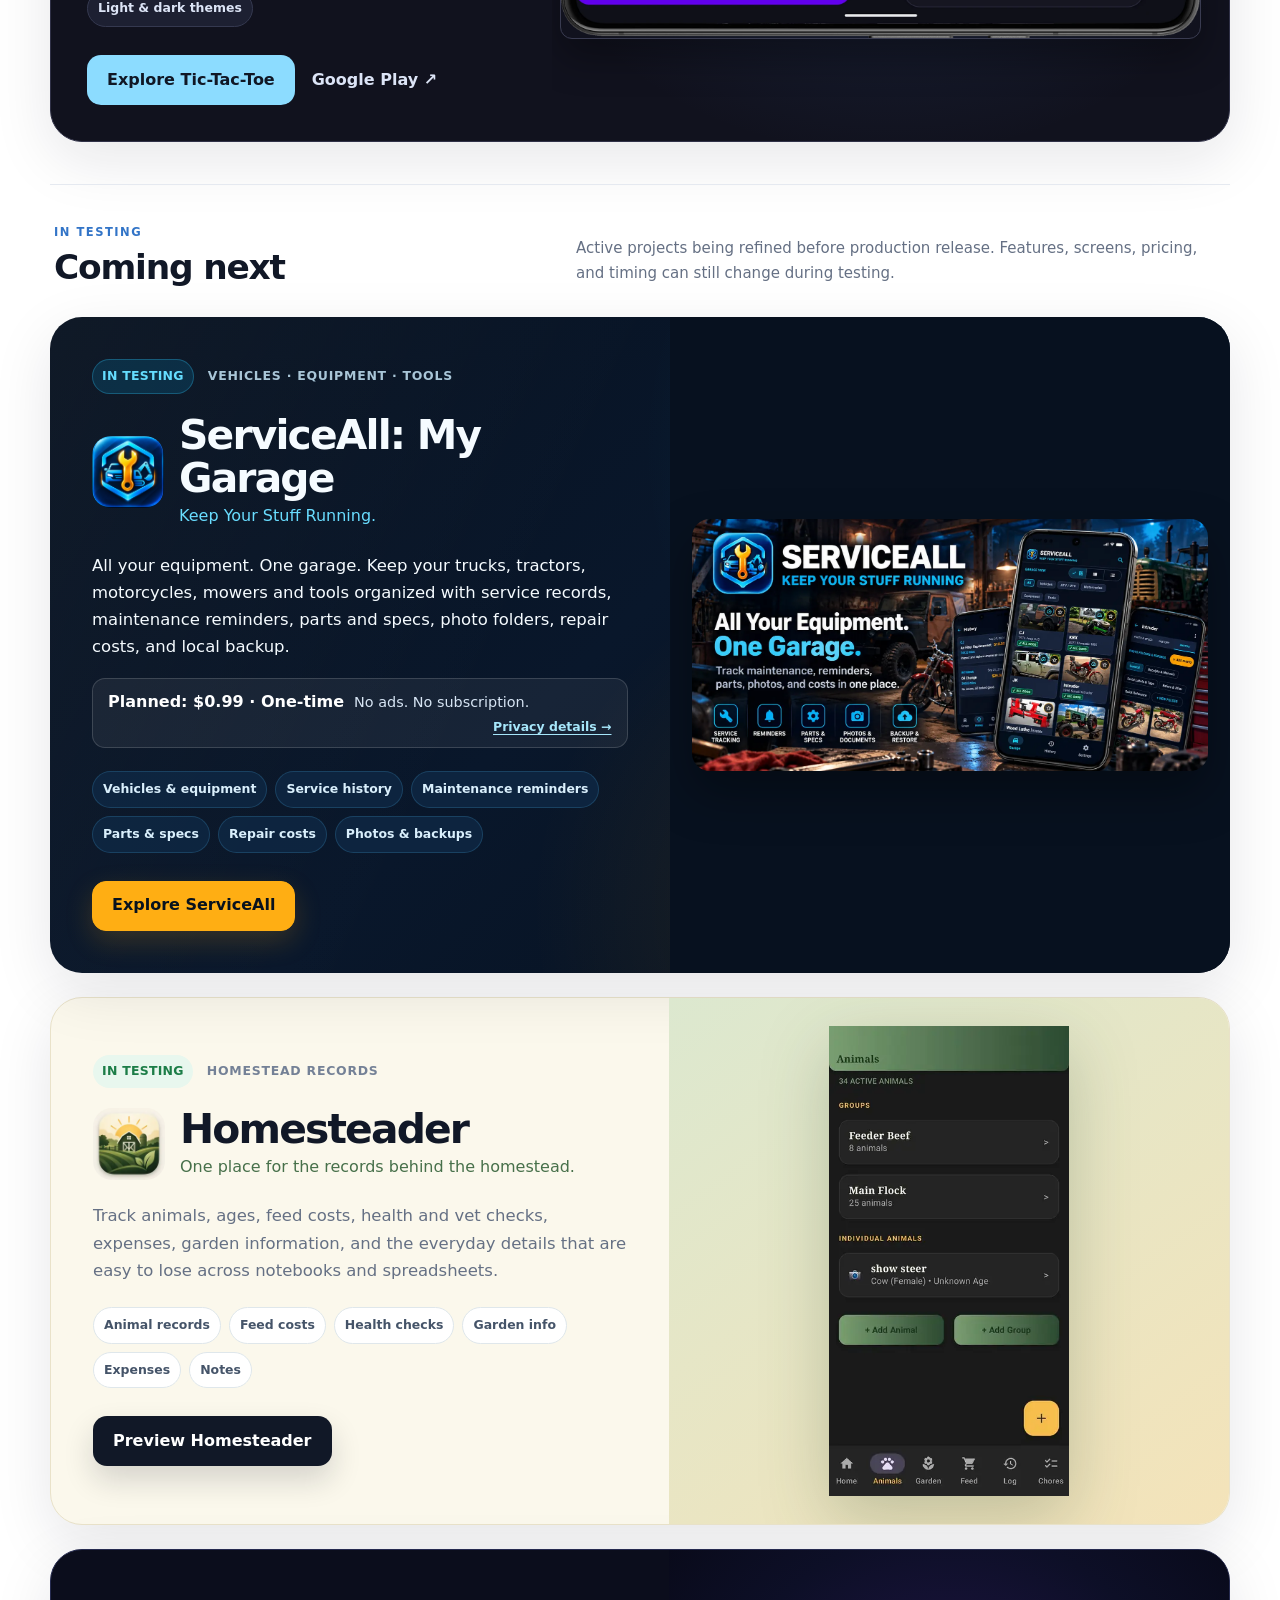
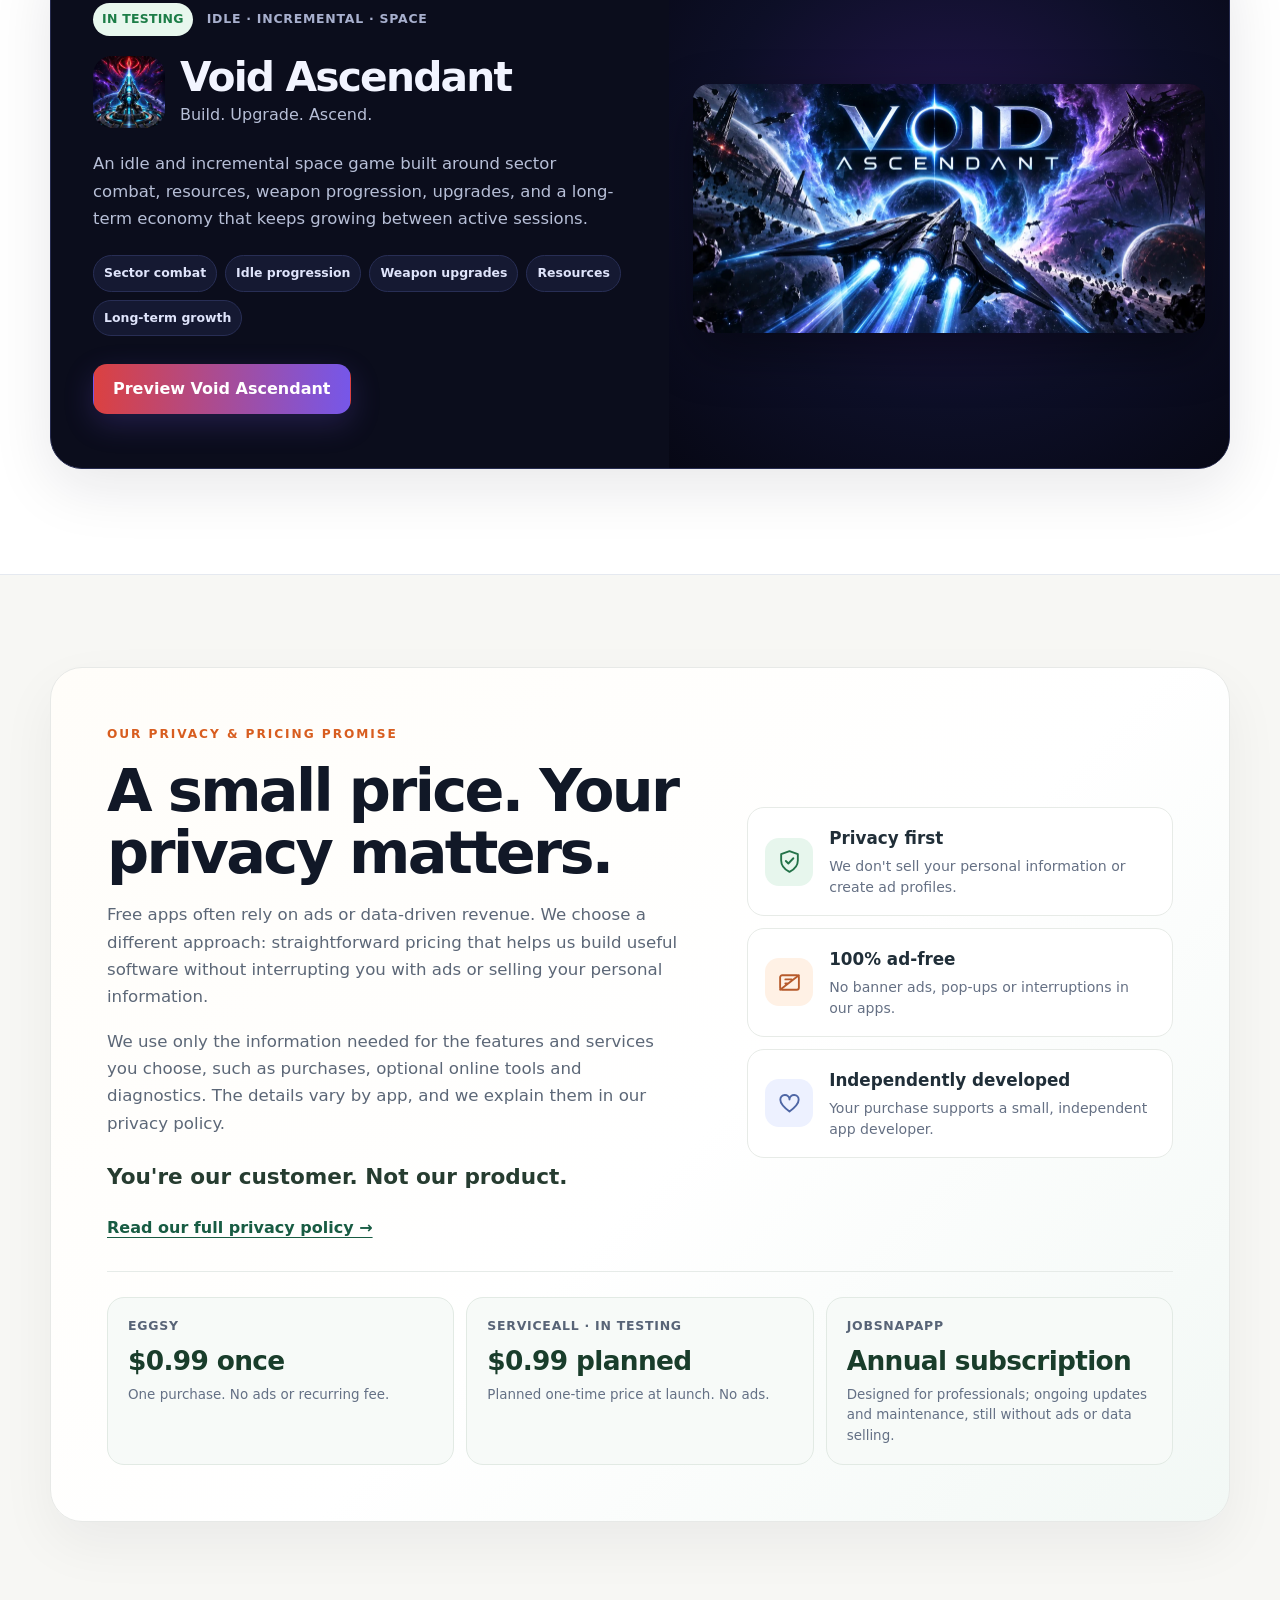
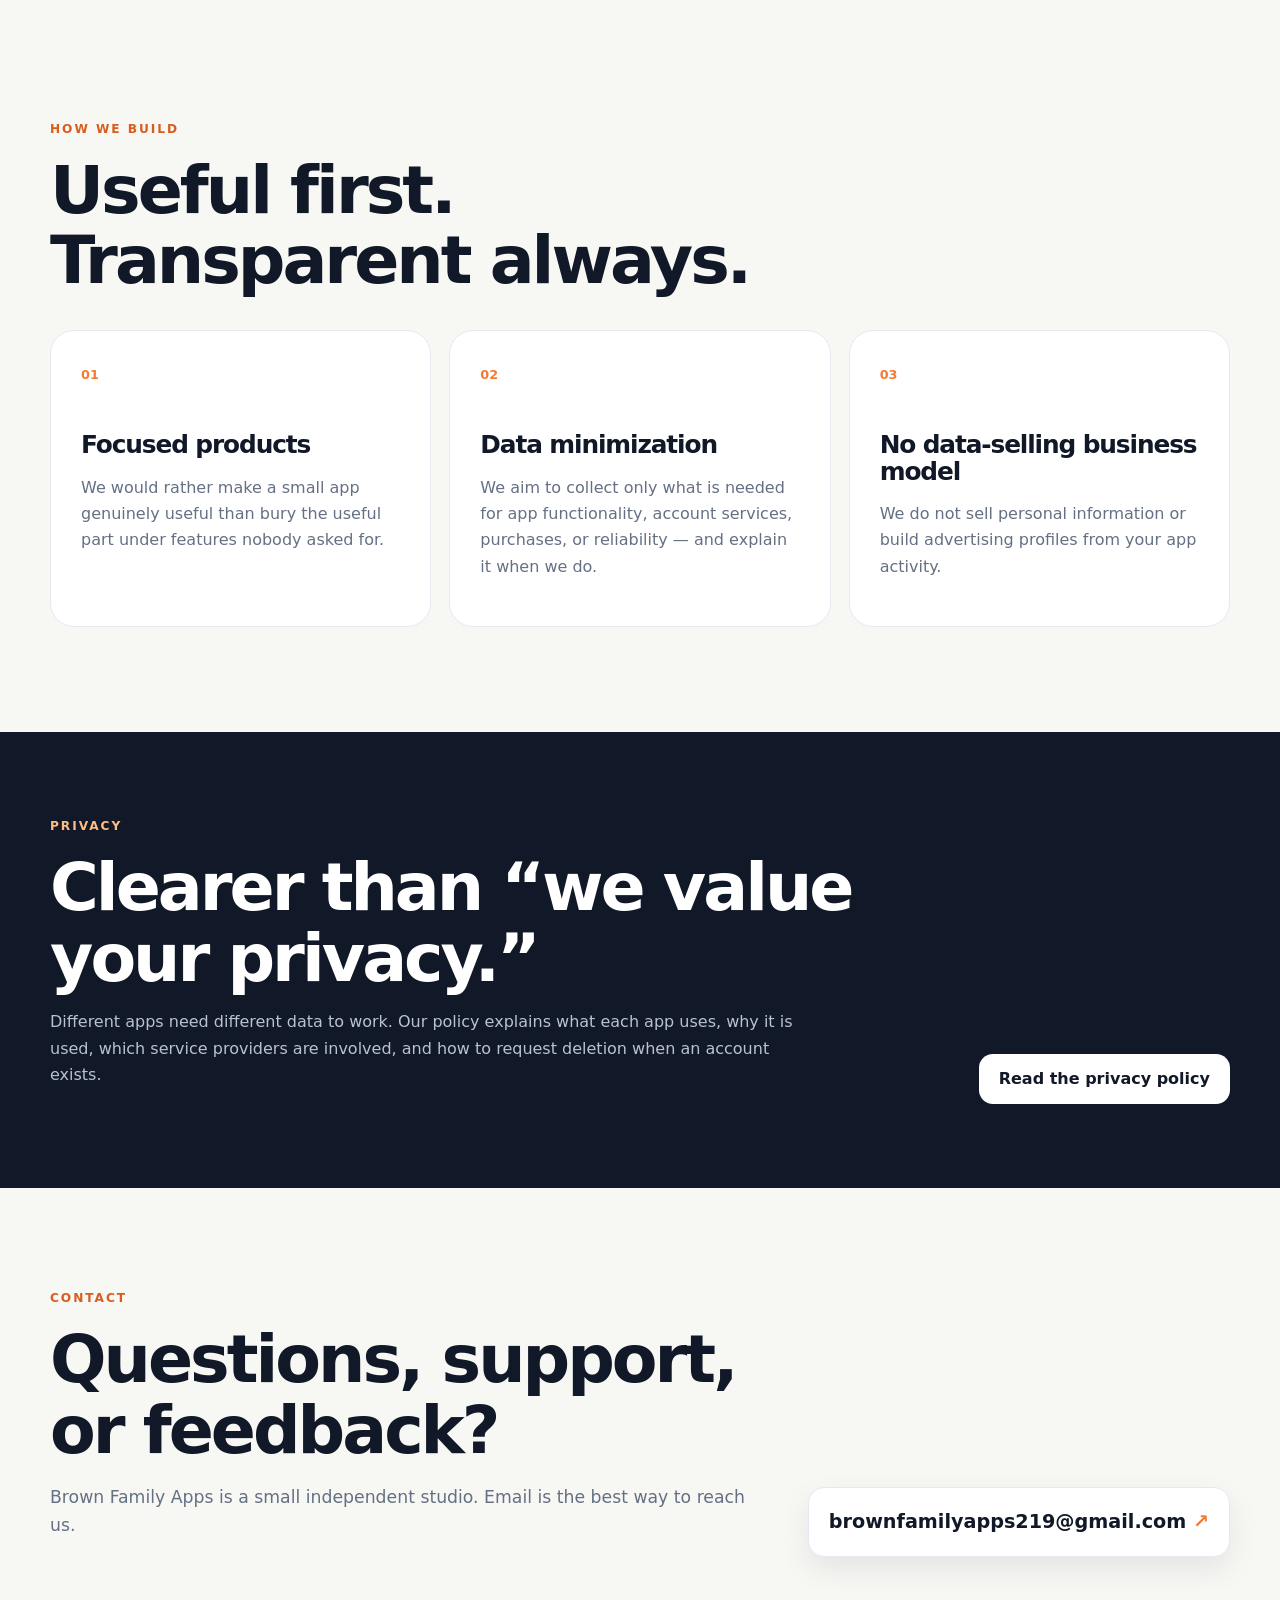
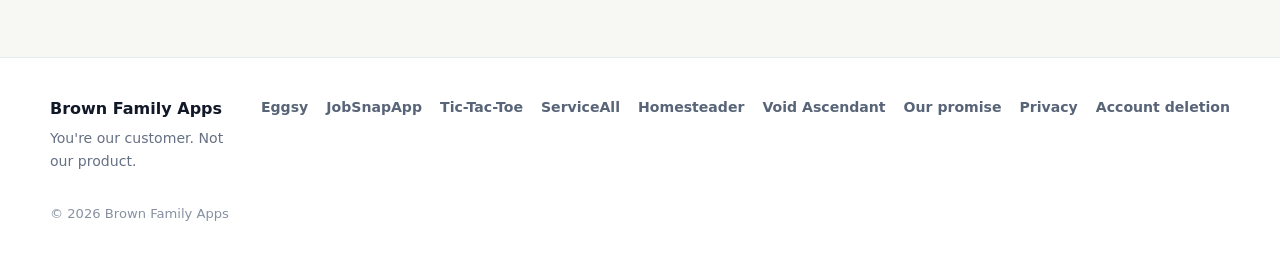
==== commit 98e5836b: "Refresh JobSnapApp graphics to match photo-first site" ====
--- a/index.html
+++ b/index.html
@@ -22,7 +22,10 @@
 
     /* Homepage portfolio window: use real app imagery without cropping titles. */
     .hero-card-content{gap:7px;padding:17px 20px}
-    .hero-card .mini-app{padding:8px 12px;min-height:54px}
+    .hero-card .mini-app{padding:8px 12px;min-height:54px;text-decoration:none;color:inherit;cursor:pointer;transition:transform .18s ease,box-shadow .18s ease}
+    .hero-card .mini-app:hover{transform:translateY(-1px);box-shadow:0 8px 20px rgba(0,0,0,.08)}
+    .hero-card .mini-app:focus-visible{outline:3px solid #ffae13;outline-offset:2px}
+    article[id]{scroll-margin-top:90px}
     .hero-card .mini-app img{width:44px;height:44px;object-fit:contain}
     .hero-card .mini-app strong{font-size:.93rem}
     .hero-card .mini-app small{font-size:.74rem}
@@ -38,6 +41,60 @@
     .jobsnap-brand-logo{
       background:transparent!important;padding:0!important;
       width:78px!important;height:68px!important;object-fit:contain!important;border-radius:14px!important
+    }
+    /* JobSnapApp now mirrors the photo-first visual language of jobsnapapp.com. */
+    .jobsnap-card{
+      position:relative;overflow:hidden;
+      background:
+        radial-gradient(circle at 86% 12%,rgba(245,130,32,.22),transparent 30%),
+        linear-gradient(135deg,#0d1014 0%,#171b21 54%,#0f1217 100%)!important;
+      border:1px solid #2c333d!important;color:#fff
+    }
+    .jobsnap-card::before{content:"";position:absolute;inset:0;pointer-events:none;background:linear-gradient(115deg,rgba(255,255,255,.035),transparent 42%)}
+    .jobsnap-card .product-copy{position:relative;z-index:2}
+    .jobsnap-card .product-tagline{color:#ffae69!important;font-weight:850}
+    .jobsnap-card .product-copy>p{color:#c8d0d8!important}
+    .jobsnap-card .feature-pills li{background:#242b34!important;border-color:#37414d!important;color:#edf1f5!important}
+    .jobsnap-card .button.light{background:#f58220!important;color:#151515!important;border-color:#f58220!important;box-shadow:0 10px 30px rgba(245,130,32,.23)}
+    .jobsnap-card .button.light:hover{background:#ff9d42!important;border-color:#ff9d42!important}
+    .jobsnap-card .product-price{background:rgba(255,255,255,.05)!important;border-color:rgba(255,255,255,.11)!important}
+    .jobsnap-card .product-price a{color:#ffb56e!important}
+    .jobsnap-visual{
+      min-height:560px;position:relative;overflow:hidden;padding:0!important;text-decoration:none;
+      background:
+        radial-gradient(circle at 60% 28%,rgba(245,130,32,.25),transparent 38%),
+        linear-gradient(155deg,#181d24,#0d1014 72%)!important
+    }
+    .jobsnap-visual::after{
+      content:"";position:absolute;inset:auto -8% -22% 14%;height:52%;
+      background:radial-gradient(ellipse at center,rgba(245,130,32,.18),transparent 68%);filter:blur(4px)
+    }
+    .jobsnap-stage{position:relative;width:100%;height:100%;min-height:560px}
+    .jobsnap-phone{
+      position:absolute;overflow:hidden;background:#0c0f13;border:6px solid #0c0f13;border-radius:30px;
+      box-shadow:0 24px 60px rgba(0,0,0,.42);transition:transform .22s ease
+    }
+    .jobsnap-phone img{display:block;width:100%;height:auto}
+    .jobsnap-phone.main{width:41%;left:31%;top:36px;z-index:3;transform:rotate(2deg)}
+    .jobsnap-phone.left{width:32%;left:4%;top:122px;z-index:2;transform:rotate(-7deg)}
+    .jobsnap-phone.right{width:29%;right:2%;top:150px;z-index:1;transform:rotate(8deg)}
+    .jobsnap-visual:hover .jobsnap-phone.main{transform:translateY(-5px) rotate(1deg)}
+    .jobsnap-visual:hover .jobsnap-phone.left{transform:translateY(-3px) rotate(-6deg)}
+    .jobsnap-visual:hover .jobsnap-phone.right{transform:translateY(-3px) rotate(7deg)}
+    .jobsnap-message{
+      position:absolute;z-index:5;left:24px;right:24px;bottom:24px;padding:18px 20px;border-radius:18px;
+      background:rgba(255,255,255,.94);color:#111820;box-shadow:0 18px 44px rgba(0,0,0,.28)
+    }
+    .jobsnap-message span{display:block;color:#c45f0a;font-size:.72rem;font-weight:950;letter-spacing:.12em;text-transform:uppercase;margin-bottom:4px}
+    .jobsnap-message strong{display:block;font-size:1.24rem;line-height:1.08;letter-spacing:-.025em}
+    @media(max-width:900px){.jobsnap-visual,.jobsnap-stage{min-height:520px}}
+    @media(max-width:560px){
+      .jobsnap-visual,.jobsnap-stage{min-height:430px}
+      .jobsnap-phone.main{width:48%;left:27%;top:26px}
+      .jobsnap-phone.left{width:38%;left:0;top:105px}
+      .jobsnap-phone.right{width:34%;right:-2%;top:120px}
+      .jobsnap-message{left:14px;right:14px;bottom:14px;padding:14px 15px}
+      .jobsnap-message strong{font-size:1.03rem}
     }
     .hero-card .studio-note.portfolio-note{margin-top:1px;padding:8px 12px}
     .hero-card .studio-note.portfolio-note p{font-size:.78rem}
@@ -186,15 +243,15 @@
         <div class="hero-actions"><a class="button primary" href="#apps">Explore our apps</a><a class="button secondary" href="/privacy.html">How we handle data</a></div>
         <div class="trust-row" aria-label="Brown Family Apps principles"><span>No personal-data selling</span><span>Purpose-limited collection</span><span>Built & supported by a small studio</span></div>
       </div>
-      <div class="hero-card" aria-hidden="true">
+      <div class="hero-card" aria-label="Jump to an app">
         <div class="window-top"><span></span><span></span><span></span></div>
         <div class="hero-card-content">
-          <div class="mini-app eggsy-mini"><img src="/eggsy/images/eggsy-app-icon.webp" alt="" width="44" height="44" decoding="async"><div><strong>Eggsy</strong><small>Backyard flock tracking</small></div></div>
-          <div class="mini-app jobsnap-mini"><img width="44" height="44" decoding="async" class="jobsnap-mini-logo" src="/assets/apps/jobsnap-camera.webp" alt=""><div><strong>JobSnapApp</strong><small>Job-site organization</small></div></div>
-          <div class="mini-app tictactoe-mini"><img src="/assets/favicons/tictactoe.ico" alt="" width="44" height="44" decoding="async"><div><strong>Tic-Tac-Toe</strong><small>Classic two-player game</small></div></div>
-          <div class="mini-app serviceall-mini"><img src="/serviceall-icon.webp" alt="" width="44" height="44" decoding="async"><div><strong>ServiceAll</strong><small>Keep your stuff running</small></div></div>
-          <div class="mini-app homesteader-mini"><img width="44" height="44" decoding="async" class="mini-screen homestead-thumb" src="/assets/apps/homesteader-icon.webp" alt=""><div><strong>Homesteader</strong><small>Homestead records</small></div></div>
-          <div class="mini-app void-mini"><img src="/assets/apps/void-ascendant-icon.webp" alt="" width="44" height="44" decoding="async"><div><strong>Void Ascendant</strong><small>Idle space progression</small></div></div>
+          <a class="mini-app eggsy-mini" href="#eggsy"><img src="/eggsy/images/eggsy-app-icon.webp" alt="" width="44" height="44" decoding="async"><div><strong>Eggsy</strong><small>Backyard flock tracking</small></div></a>
+          <a class="mini-app jobsnap-mini" href="#jobsnapapp"><img width="44" height="44" decoding="async" class="jobsnap-mini-logo" src="/assets/apps/jobsnap-camera.webp" alt=""><div><strong>JobSnapApp</strong><small>Client-first job photos</small></div></a>
+          <a class="mini-app tictactoe-mini" href="#tictactoe"><img src="/assets/favicons/tictactoe.ico" alt="" width="44" height="44" decoding="async"><div><strong>Tic-Tac-Toe</strong><small>Classic two-player game</small></div></a>
+          <a class="mini-app serviceall-mini" href="#serviceall"><img src="/serviceall-icon.webp" alt="" width="44" height="44" decoding="async"><div><strong>ServiceAll</strong><small>Keep your stuff running</small></div></a>
+          <a class="mini-app homesteader-mini" href="#homesteader"><img width="44" height="44" decoding="async" class="mini-screen homestead-thumb" src="/assets/apps/homesteader-icon.webp" alt=""><div><strong>Homesteader</strong><small>Homestead records</small></div></a>
+          <a class="mini-app void-mini" href="#void-ascendant"><img src="/assets/apps/void-ascendant-icon.webp" alt="" width="44" height="44" decoding="async"><div><strong>Void Ascendant</strong><small>Idle space progression</small></div></a>
           <div class="studio-note portfolio-note"><span>3+3</span><p>Three in production · three in testing</p></div>
         </div>
       </div>
@@ -212,7 +269,7 @@
         <div class="product-grid">
           <div class="portfolio-group"><div><span class="group-label">In production</span><h3>Available now</h3></div><p>Finished products currently available to users, from practical work and flock tools to a simple family game.</p></div>
 
-          <article class="product-card eggsy-card">
+          <article class="product-card eggsy-card" id="eggsy">
             <div class="product-copy">
               <div class="product-topline"><span class="status live">Available now</span><span>Android</span></div>
               <div class="product-title-row"><img src="/eggsy/images/eggsy-app-icon.webp" alt="Eggsy app icon"><div><h3>Eggsy</h3><p class="product-tagline">The fun, simple flock tracker.</p></div></div>
@@ -224,19 +281,26 @@
             <a class="product-visual" href="/eggsy/" aria-label="View Eggsy website"><img loading="lazy" decoding="async" src="/eggsy/images/eggsy-banner.webp" alt="Eggsy promotional graphic with the Eggsy name and app screens"></a>
           </article>
 
-          <article class="product-card jobsnap-card">
+          <article class="product-card jobsnap-card" id="jobsnapapp">
             <div class="product-copy">
               <div class="product-topline"><span class="status live">Available now</span><span>Job & field workflow</span></div>
-              <div class="product-title-row"><img loading="lazy" decoding="async" class="jobsnap-brand-logo" src="/assets/apps/jobsnap-camera.webp" alt="JobSnapApp camera logo"><div><h3>JobSnapApp</h3><p class="product-tagline">Keep job-site details organized.</p></div></div>
-              <p>Capture and organize job-site photos, manage client details, scheduling, crew time, and backups in a workflow designed for contractors and service businesses.</p>
-              <div class="product-price"><strong>Annual subscription</strong><span>Professional tools and ongoing development. No ads.</span><a href="/privacy.html#jobsnapapp">Privacy details &rarr;</a></div>
-              <ul class="feature-pills dark-pills" aria-label="JobSnap features"><li>Client records</li><li>Job photos</li><li>Scheduling</li><li>Crew time</li><li>Cloud backup</li></ul>
+              <div class="product-title-row"><img loading="lazy" decoding="async" class="jobsnap-brand-logo" src="/assets/apps/jobsnap-camera.webp" alt="JobSnapApp camera logo"><div><h3>JobSnapApp</h3><p class="product-tagline">Every client. Every job photo. Organized.</p></div></div>
+              <p>JobSnapApp is built around the part contractors use constantly: photos. Take or import job-site pictures directly into the right client record, keep them with service notes and details, and find the right photo later without digging through your camera roll.</p>
+              <div class="product-price"><strong>Professional subscription</strong><span>Photo-first client organization plus field tools. No ads.</span><a href="/privacy.html#jobsnapapp">Privacy details &rarr;</a></div>
+              <ul class="feature-pills dark-pills" aria-label="JobSnap features"><li>Per-client photos</li><li>Client records</li><li>Service notes</li><li>Scheduling</li><li>Crew hours</li><li>Invoices</li><li>Backup &amp; restore</li></ul>
               <div class="card-actions"><a class="button light" href="https://www.jobsnapapp.com" target="_blank" rel="noopener">Visit JobSnapApp.com ↗</a></div>
             </div>
-            <a class="jobsnap-visual jobsnap-real-visual" href="https://www.jobsnapapp.com" target="_blank" rel="noopener" aria-label="Visit JobSnapApp.com"><img decoding="async" class="jobsnap-hero-image" src="https://jobsnapapp.com/images/JobSnapApp_Hero.png" alt="JobSnapApp interface shown on a mobile device" loading="lazy"></a>
-          </article>
-
-          <article class="product-card tictactoe-card">
+            <a class="jobsnap-visual jobsnap-real-visual" href="https://www.jobsnapapp.com" target="_blank" rel="noopener" aria-label="Visit JobSnapApp.com and see its client-first photo workflow">
+              <div class="jobsnap-stage" aria-hidden="true">
+                <div class="jobsnap-phone left"><img src="[data-uri]" alt=""></div>
+                <div class="jobsnap-phone main"><img src="[data-uri]" alt=""></div>
+                <div class="jobsnap-phone right"><img src="[data-uri]" alt=""></div>
+                <div class="jobsnap-message"><span>Built for contractors</span><strong>Photos stay with the client they belong to.</strong></div>
+              </div>
+            </a>
+          </article>
+
+          <article class="product-card tictactoe-card" id="tictactoe">
             <div class="product-copy">
               <div class="product-topline"><span class="status live">Available now</span><span>Two-player game</span></div>
               <div class="product-title-row"><img loading="lazy" decoding="async" src="/assets/favicons/tictactoe.ico" alt="Tic-Tac-Toe app icon"><div><h3>Tic-Tac-Toe</h3><p class="product-tagline">A classic game for quick shared moments.</p></div></div>
@@ -249,7 +313,7 @@
 
           <div class="portfolio-group testing"><div><span class="group-label">In testing</span><h3>Coming next</h3></div><p>Active projects being refined before production release. Features, screens, pricing, and timing can still change during testing.</p></div>
 
-          <article class="product-card serviceall-card">
+          <article class="product-card serviceall-card" id="serviceall">
             <div class="product-copy">
               <div class="product-topline"><span class="status building">In testing</span><span>Vehicles · Equipment · Tools</span></div>
               <div class="product-title-row"><img loading="lazy" decoding="async" src="/serviceall-icon.webp" alt="ServiceAll app icon"><div><h3>ServiceAll: My Garage</h3><p class="product-tagline">Keep Your Stuff Running.</p></div></div>
@@ -261,7 +325,7 @@
             <a class="product-visual serviceall-visual" href="/serviceall.html" aria-label="Explore ServiceAll My Garage"><img class="serviceall-hero-image" src="/assets/serviceall/feature-banner.webp" width="1440" height="703" alt="ServiceAll: All Your Equipment, One Garage. Maintenance, history and photo features displayed using the app screens" loading="lazy" decoding="async"></a>
           </article>
 
-          <article class="product-card homesteader-card">
+          <article class="product-card homesteader-card" id="homesteader">
             <div class="product-copy">
               <div class="product-topline"><span class="status building">In testing</span><span>Homestead records</span></div>
               <div class="product-title-row"><img loading="lazy" decoding="async" src="/assets/apps/homesteader-icon.webp" alt="Homesteader app icon"><div><h3>Homesteader</h3><p class="product-tagline">One place for the records behind the homestead.</p></div></div>
@@ -272,7 +336,7 @@
             <a class="product-visual homesteader-screen-visual" href="/homesteader.html" aria-label="View Homesteader"><img loading="lazy" decoding="async" class="homesteader-screen" src="/assets/apps/homesteader-animals.webp" alt="Homesteader Animals screen showing animal groups, individual animals, and navigation"></a>
           </article>
 
-          <article class="product-card void-card">
+          <article class="product-card void-card" id="void-ascendant">
             <div class="product-copy">
               <div class="product-topline"><span class="status building">In testing</span><span>Idle · Incremental · Space</span></div>
               <div class="product-title-row"><img loading="lazy" decoding="async" src="/assets/apps/void-ascendant-icon.webp" alt="Void Ascendant app icon"><div><h3>Void Ascendant</h3><p class="product-tagline">Build. Upgrade. Ascend.</p></div></div>
